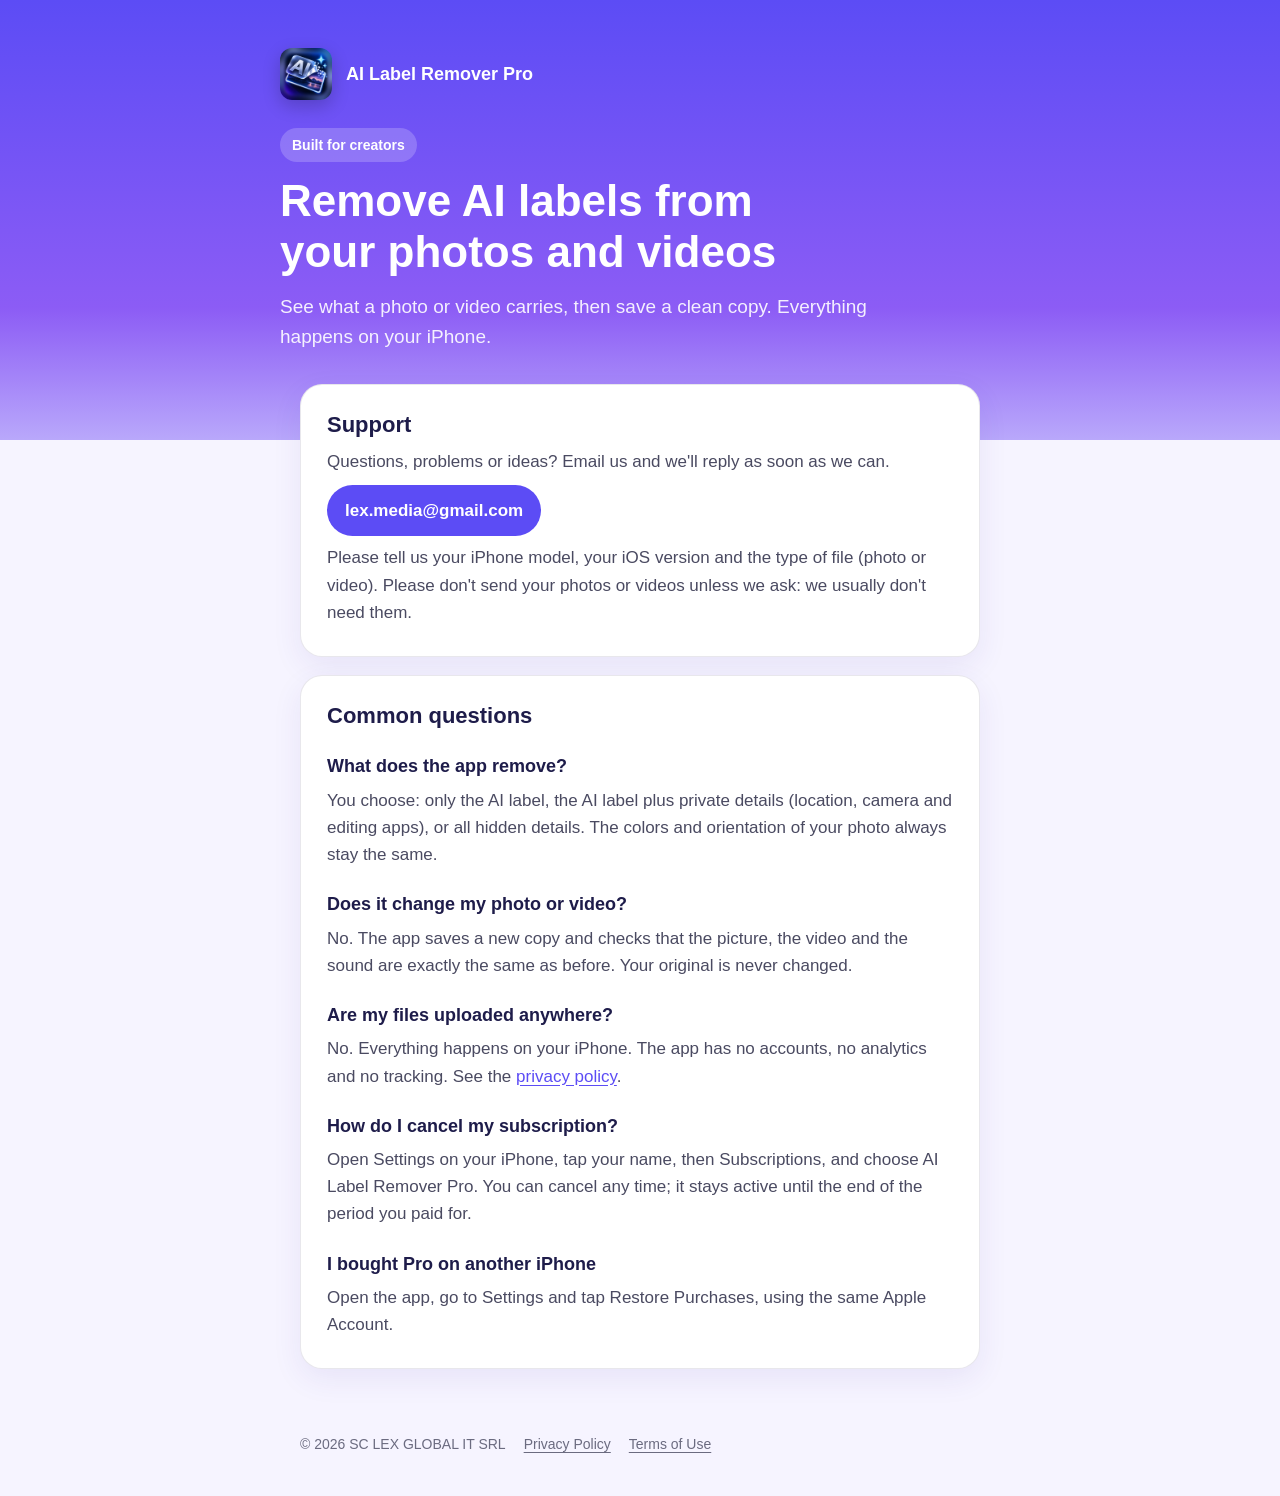
==== index.html @ e5408a16 "Support and privacy pages for AI Label Remover Pro" ====
<!doctype html>
<html lang="en">
<head>
<meta charset="utf-8">
<meta name="viewport" content="width=device-width, initial-scale=1">
<title>AI Label Remover Pro – Support</title>
<meta name="description" content="Help and support for AI Label Remover Pro, the iPhone app that removes AI labels and hidden details from your photos and videos.">
<link rel="icon" href="icon.png">
<link rel="apple-touch-icon" href="icon.png">
<link rel="stylesheet" href="style.css">
</head>
<body>
<header class="hero">
  <div class="in">
    <a class="brand" href="./"><img src="icon.png" alt="" width="52" height="52">AI Label Remover Pro</a>
    <span class="tag">Built for creators</span>
    <h1>Remove AI labels from your photos and videos</h1>
    <p class="lede">See what a photo or video carries, then save a clean copy. Everything happens on your iPhone.</p>
  </div>
</header>
<main>
  <section class="card">
    <h2>Support</h2>
    <p>Questions, problems or ideas? Email us and we'll reply as soon as we can.</p>
    <a class="mail" href="mailto:lex.media@gmail.com?subject=AI%20Label%20Remover%20Pro">lex.media@gmail.com</a>
    <p>Please tell us your iPhone model, your iOS version and the type of file (photo or video). Please don't send your photos or videos unless we ask: we usually don't need them.</p>
  </section>

  <section class="card">
    <h2>Common questions</h2>
    <h3>What does the app remove?</h3>
    <p>You choose: only the AI label, the AI label plus private details (location, camera and editing apps), or all hidden details. The colors and orientation of your photo always stay the same.</p>
    <h3>Does it change my photo or video?</h3>
    <p>No. The app saves a new copy and checks that the picture, the video and the sound are exactly the same as before. Your original is never changed.</p>
    <h3>Are my files uploaded anywhere?</h3>
    <p>No. Everything happens on your iPhone. The app has no accounts, no analytics and no tracking. See the <a href="privacy/">privacy policy</a>.</p>
    <h3>How do I cancel my subscription?</h3>
    <p>Open Settings on your iPhone, tap your name, then Subscriptions, and choose AI Label Remover Pro. You can cancel any time; it stays active until the end of the period you paid for.</p>
    <h3>I bought Pro on another iPhone</h3>
    <p>Open the app, go to Settings and tap Restore Purchases, using the same Apple Account.</p>
  </section>
</main>
<footer>
  <span>© 2026 SC LEX GLOBAL IT SRL</span>
  <a href="privacy/">Privacy Policy</a>
  <a href="https://www.apple.com/legal/internet-services/itunes/dev/stdeula/">Terms of Use</a>
</footer>
</body>
</html>
---- style.css ----
:root {
  --violet: #5c4cf5; --purple: #8c5cf5; --ink: #1e1c4a; --body: #4a4a61; --muted: #6b6b80;
  --bg: #f6f4ff; --card: #ffffff; --line: rgba(30, 28, 74, .1);
}
@media (prefers-color-scheme: dark) {
  :root { --ink: #f3f2ff; --body: #c9c8dc; --muted: #9a99b3; --bg: #15132a; --card: #201d3d; --line: rgba(255,255,255,.1); }
}
* { box-sizing: border-box; }
html { -webkit-text-size-adjust: 100%; }
body { margin: 0; background: var(--bg); color: var(--body); font: 17px/1.6 -apple-system, BlinkMacSystemFont, "SF Pro Text", "Segoe UI", Roboto, sans-serif; }
a { color: var(--violet); text-underline-offset: 3px; }
@media (prefers-color-scheme: dark) { a { color: #a99cff; } }
.hero { background: linear-gradient(180deg, var(--violet), var(--purple) 70%, #b9a8fb); color: #fff; padding: 48px 20px 88px; }
.hero .in, main { max-width: 720px; margin: 0 auto; }
.brand { display: flex; align-items: center; gap: 14px; margin-bottom: 28px; color: #fff; text-decoration: none; font-weight: 700; font-size: 18px; }
.brand img { width: 52px; height: 52px; border-radius: 12px; box-shadow: 0 6px 18px rgba(0,0,0,.2); }
.tag { display: inline-block; padding: 6px 12px; border-radius: 999px; background: rgba(255,255,255,.2); font-size: 14px; font-weight: 600; margin-bottom: 14px; }
h1 { margin: 0; color: #fff; font-size: clamp(30px, 6vw, 44px); line-height: 1.15; text-wrap: balance; }
.lede { margin: 14px 0 0; color: rgba(255,255,255,.9); font-size: 19px; max-width: 60ch; }
main { padding: 0 20px 64px; margin-top: -56px; }
.card { background: var(--card); border: 1px solid var(--line); border-radius: 22px; padding: 26px 26px 30px; box-shadow: 0 10px 30px rgba(60, 40, 160, .08); }
.card + .card { margin-top: 18px; }
h2 { color: var(--ink); font-size: 22px; line-height: 1.3; margin: 32px 0 6px; }
.card > h2:first-child { margin-top: 0; }
h3 { color: var(--ink); font-size: 18px; line-height: 1.35; margin: 24px 0 0; }
p, li { margin: 8px 0 0; }
ul { padding-left: 22px; margin: 8px 0 0; }
.ticks { list-style: none; padding: 0; }
.ticks li { position: relative; padding-left: 30px; color: var(--ink); }
.ticks li::before { content: "✓"; position: absolute; left: 0; top: 1px; width: 20px; height: 20px; border-radius: 50%; background: var(--violet); color: #fff; font-size: 12px; font-weight: 800; display: grid; place-items: center; }
.date { color: var(--muted); font-size: 14px; }
.mail { display: inline-block; margin-top: 10px; padding: 12px 18px; border-radius: 999px; background: var(--violet); color: #fff; text-decoration: none; font-weight: 600; word-break: break-all; }
footer { max-width: 720px; margin: 0 auto; padding: 0 20px 40px; color: var(--muted); font-size: 14px; display: flex; flex-wrap: wrap; gap: 8px 18px; }
footer a { color: var(--muted); }
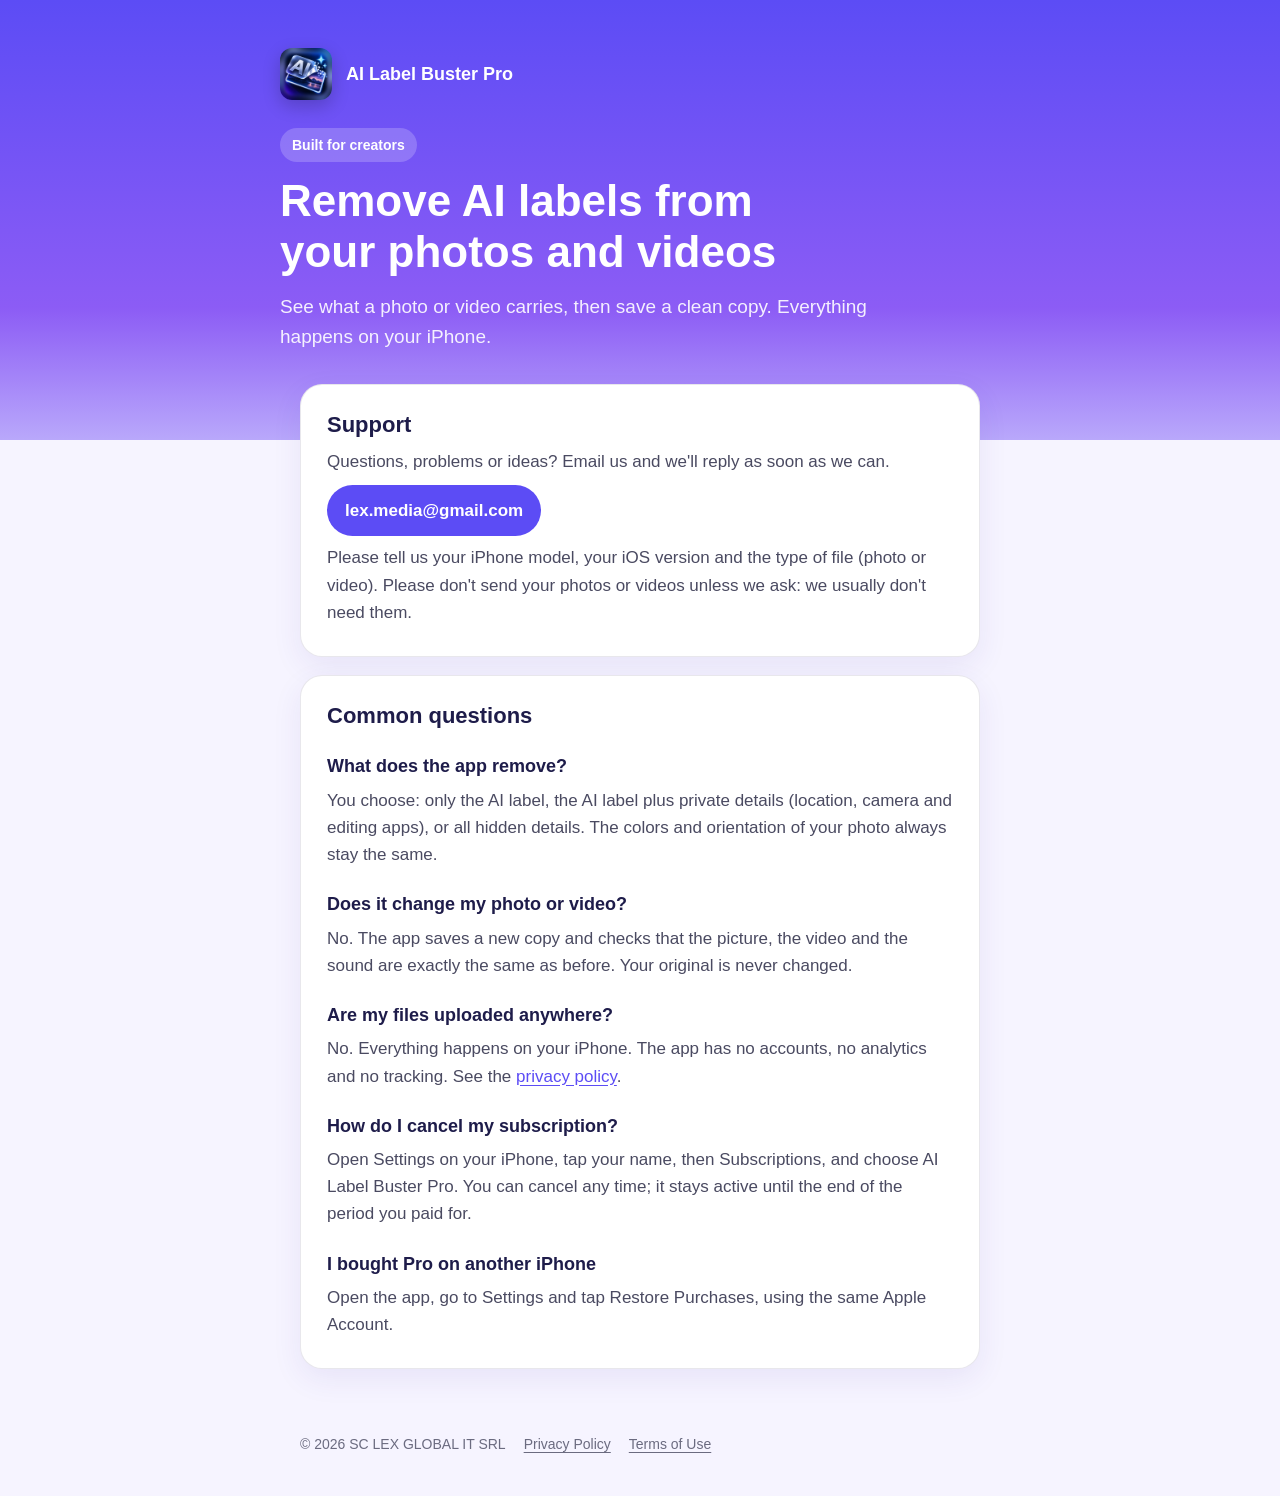
==== commit 6109b42d: "Rename to AI Label Buster Pro" ====
--- a/index.html
+++ b/index.html
@@ -3,8 +3,8 @@
 <head>
 <meta charset="utf-8">
 <meta name="viewport" content="width=device-width, initial-scale=1">
-<title>AI Label Remover Pro – Support</title>
-<meta name="description" content="Help and support for AI Label Remover Pro, the iPhone app that removes AI labels and hidden details from your photos and videos.">
+<title>AI Label Buster Pro – Support</title>
+<meta name="description" content="Help and support for AI Label Buster Pro, the iPhone app that removes AI labels and hidden details from your photos and videos.">
 <link rel="icon" href="icon.png">
 <link rel="apple-touch-icon" href="icon.png">
 <link rel="stylesheet" href="style.css">
@@ -12,7 +12,7 @@
 <body>
 <header class="hero">
   <div class="in">
-    <a class="brand" href="./"><img src="icon.png" alt="" width="52" height="52">AI Label Remover Pro</a>
+    <a class="brand" href="./"><img src="icon.png" alt="" width="52" height="52">AI Label Buster Pro</a>
     <span class="tag">Built for creators</span>
     <h1>Remove AI labels from your photos and videos</h1>
     <p class="lede">See what a photo or video carries, then save a clean copy. Everything happens on your iPhone.</p>
@@ -35,7 +35,7 @@
     <h3>Are my files uploaded anywhere?</h3>
     <p>No. Everything happens on your iPhone. The app has no accounts, no analytics and no tracking. See the <a href="privacy/">privacy policy</a>.</p>
     <h3>How do I cancel my subscription?</h3>
-    <p>Open Settings on your iPhone, tap your name, then Subscriptions, and choose AI Label Remover Pro. You can cancel any time; it stays active until the end of the period you paid for.</p>
+    <p>Open Settings on your iPhone, tap your name, then Subscriptions, and choose AI Label Buster Pro. You can cancel any time; it stays active until the end of the period you paid for.</p>
     <h3>I bought Pro on another iPhone</h3>
     <p>Open the app, go to Settings and tap Restore Purchases, using the same Apple Account.</p>
   </section>
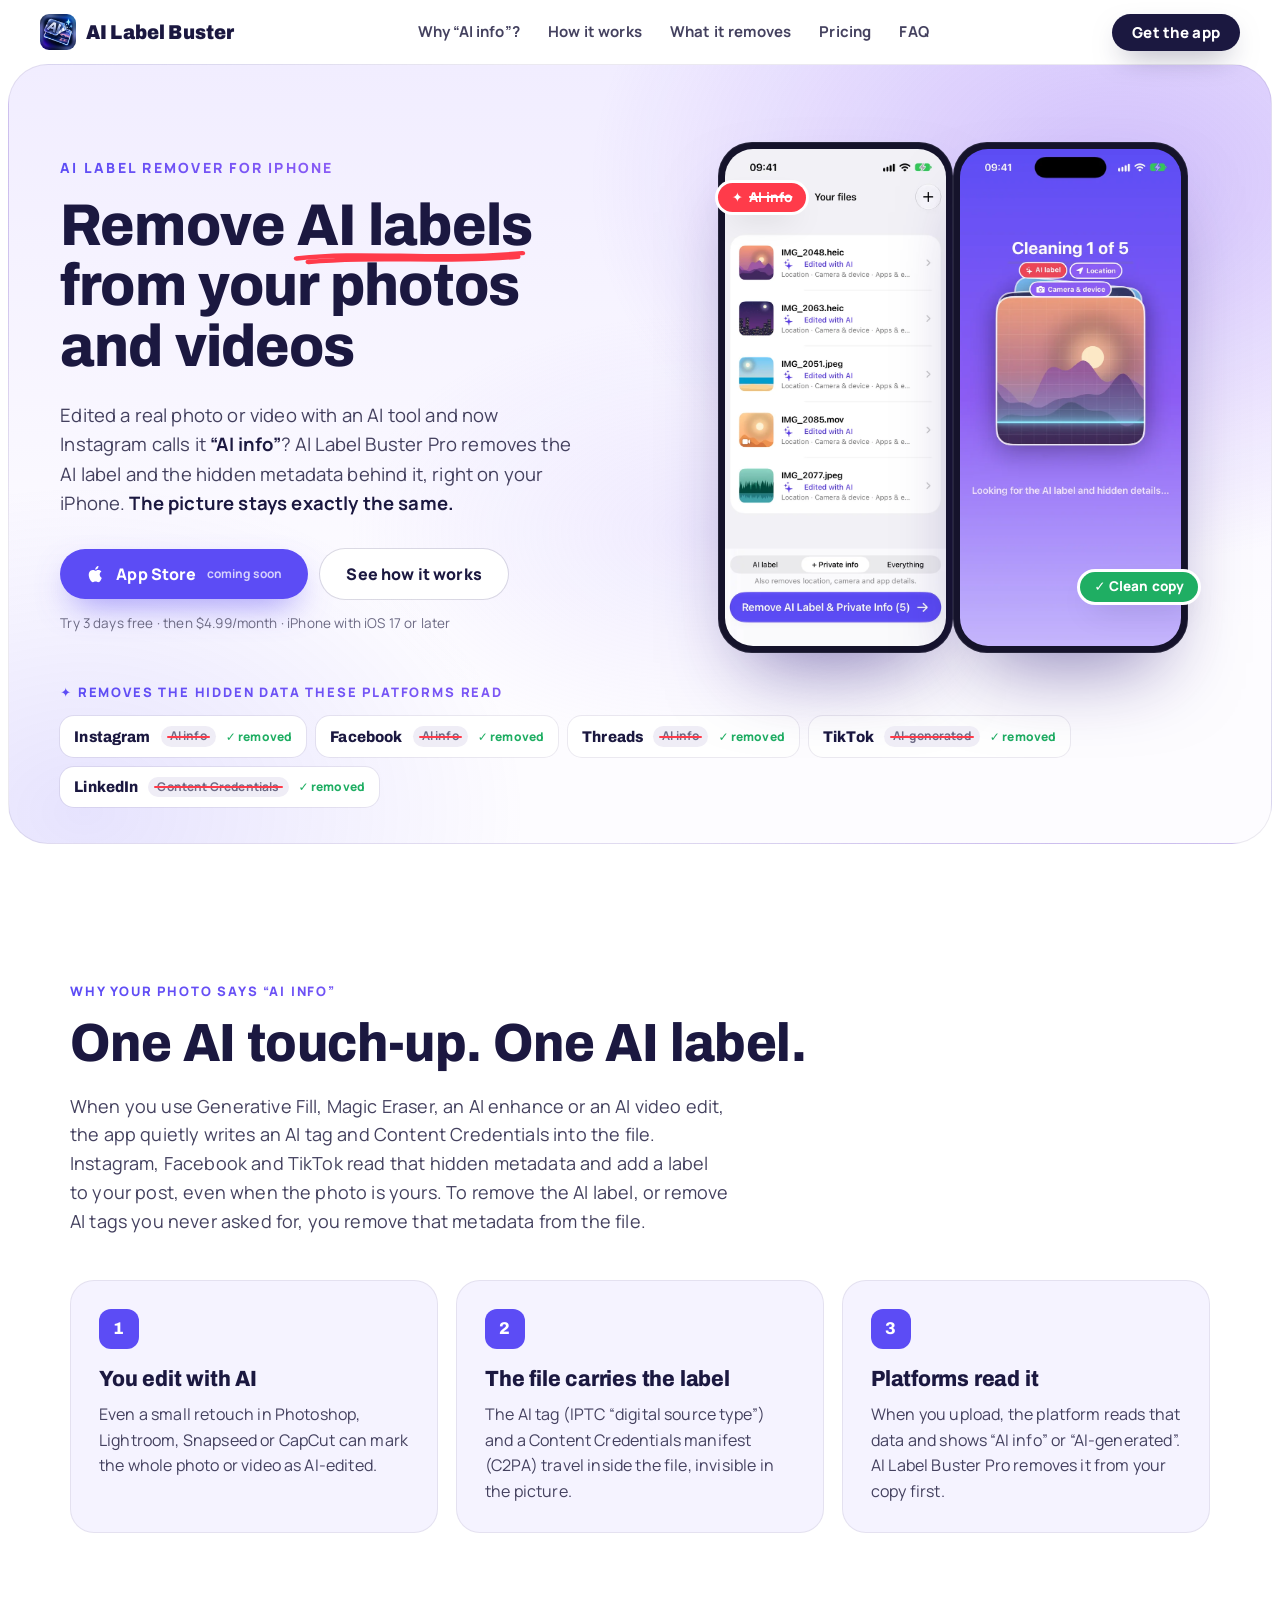
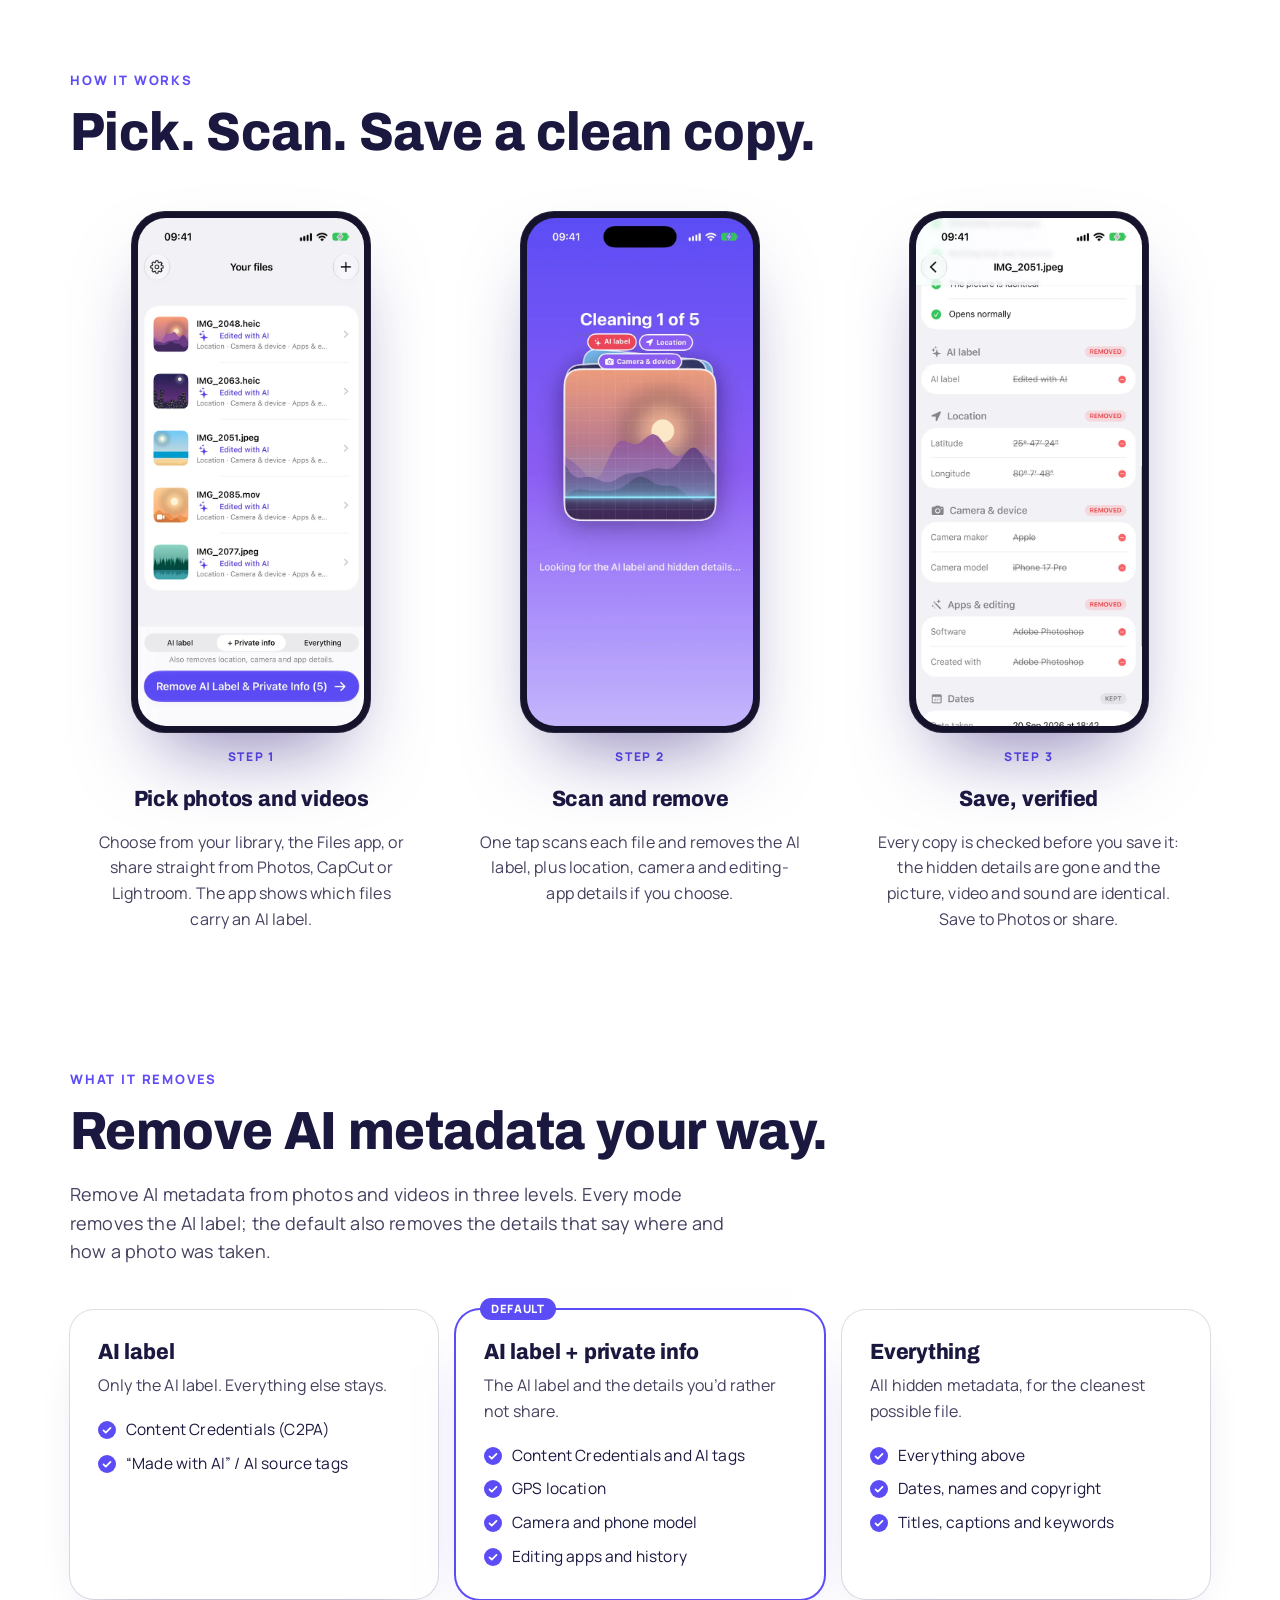
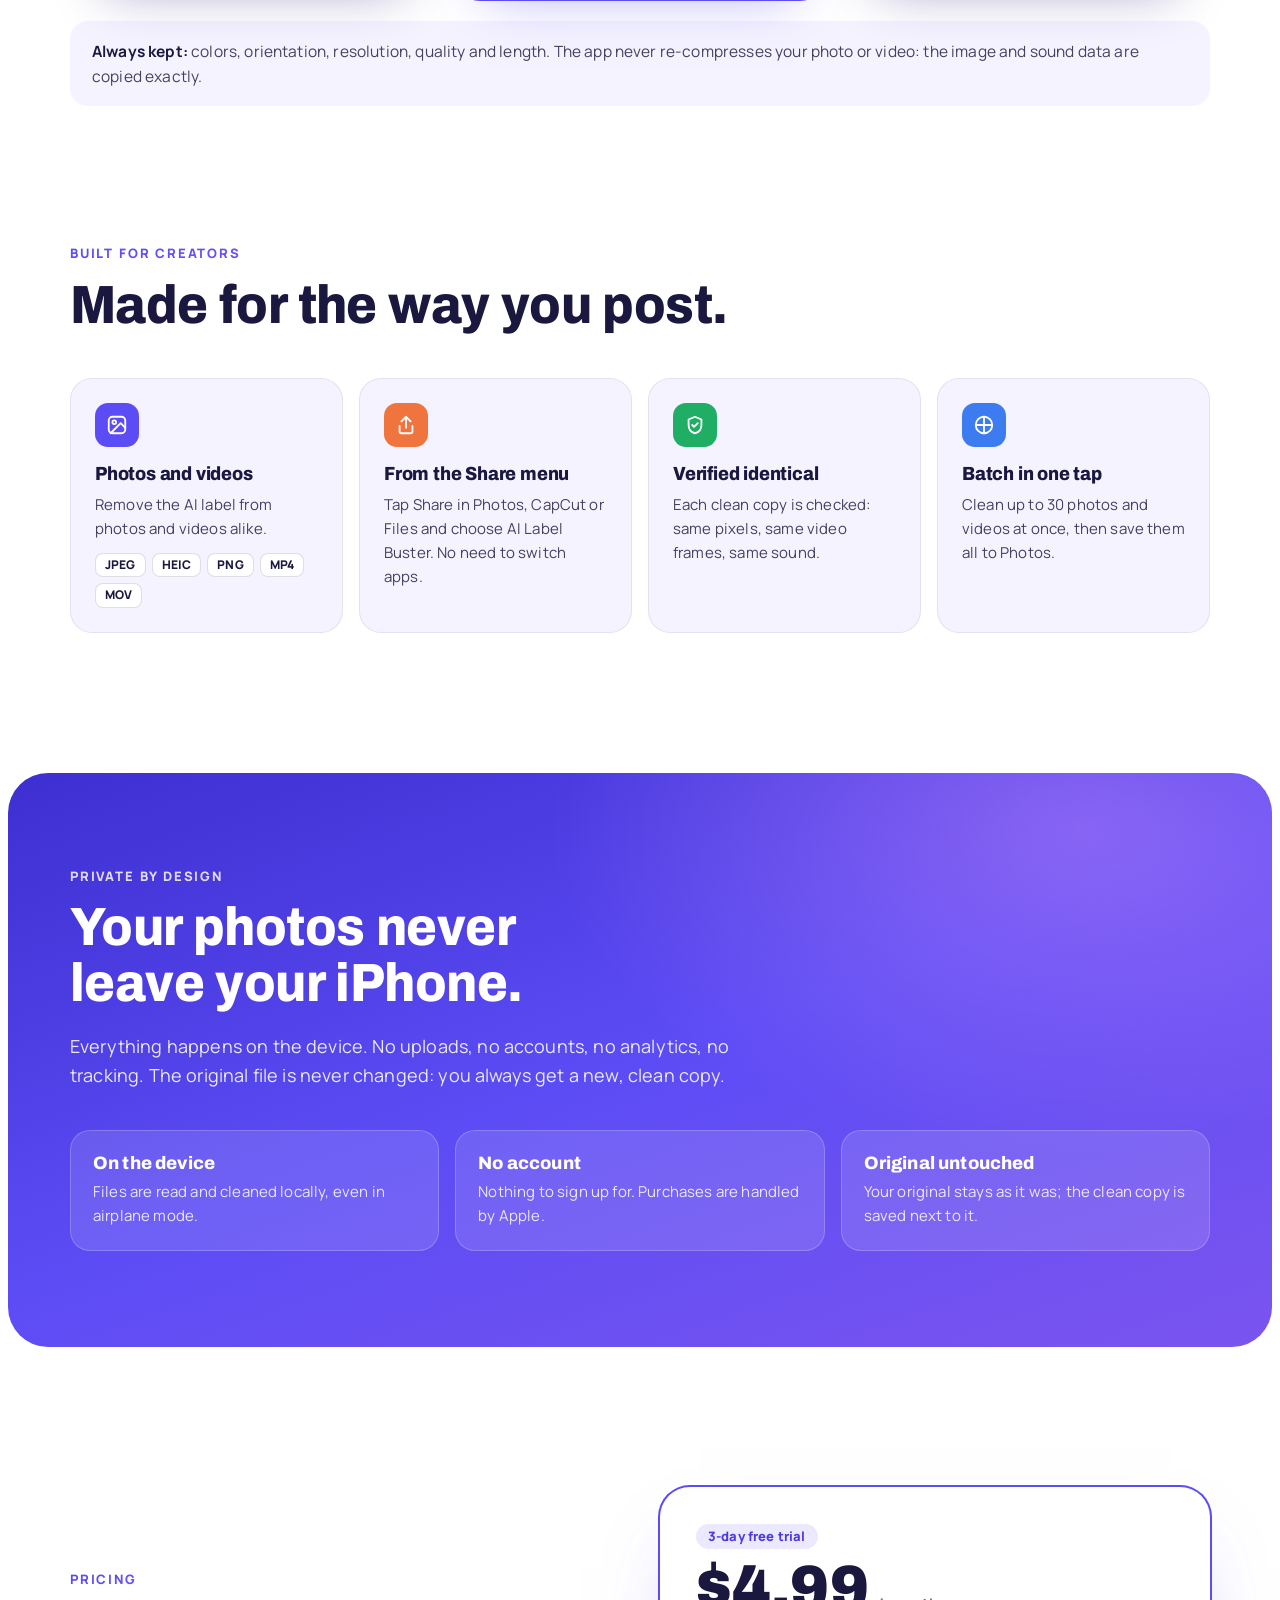
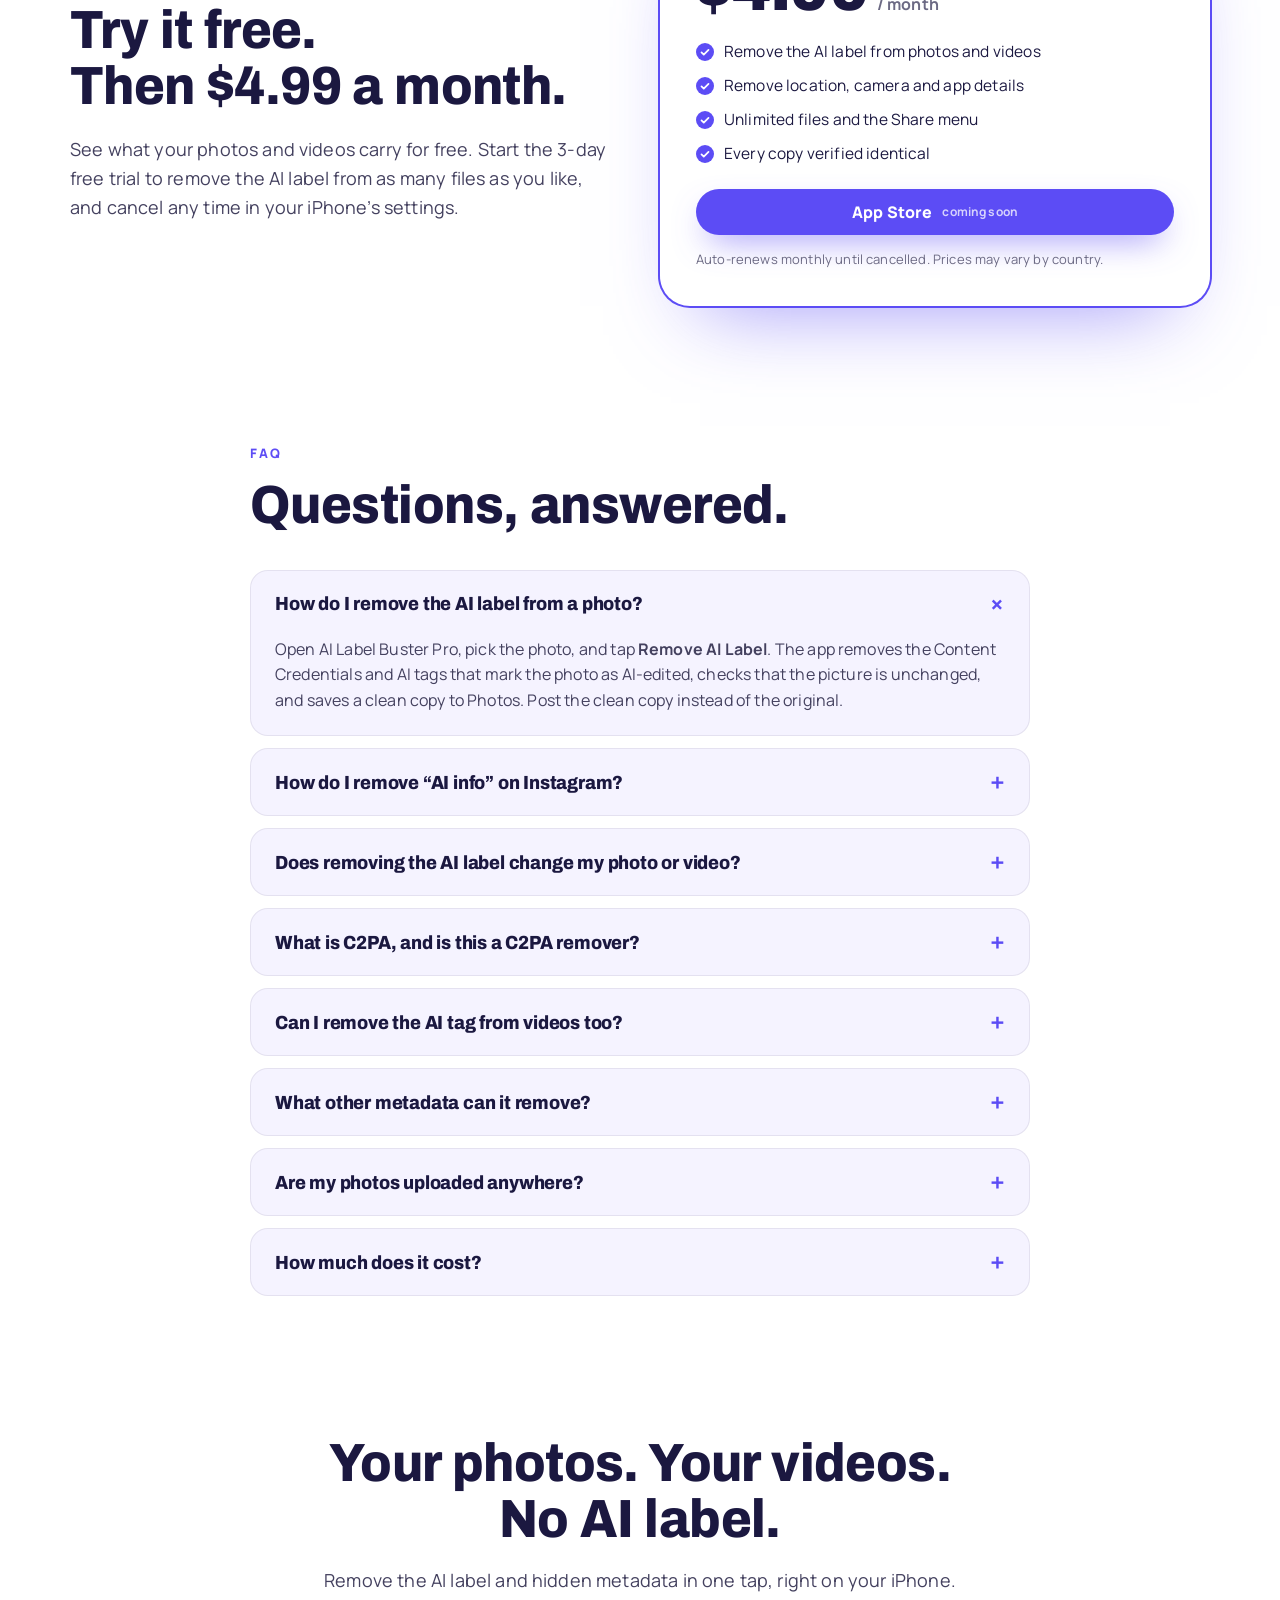
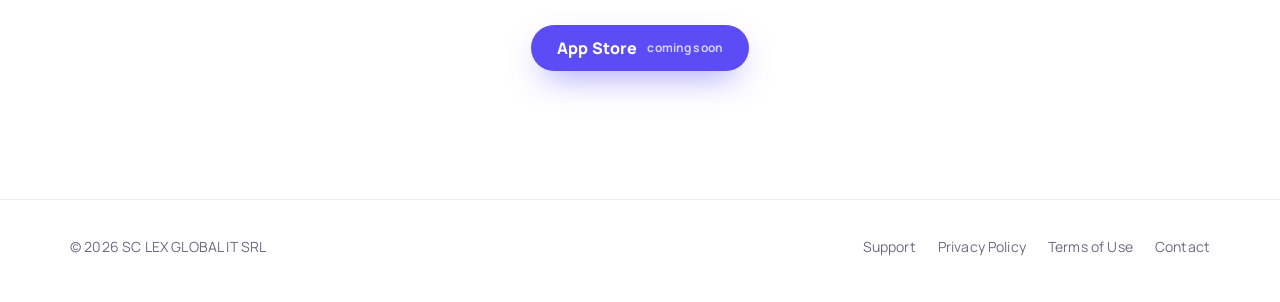
==== commit d326caa9: "Landing page for ailabelbuster.com (keyword-targeted, metacleanai layout in the app's violet palette" ====
--- a/index.html
+++ b/index.html
@@ -2,48 +2,257 @@
 <html lang="en">
 <head>
 <meta charset="utf-8">
-<meta name="viewport" content="width=device-width, initial-scale=1">
-<title>AI Label Buster Pro – Support</title>
-<meta name="description" content="Help and support for AI Label Buster Pro, the iPhone app that removes AI labels and hidden details from your photos and videos.">
-<link rel="icon" href="icon.png">
-<link rel="apple-touch-icon" href="icon.png">
-<link rel="stylesheet" href="style.css">
+<meta name="viewport" content="width=device-width, initial-scale=1, viewport-fit=cover">
+<title>Remove AI Label from Photos &amp; Videos | AI Label Buster Pro</title>
+<meta name="description" content="iPhone app that strips the AI label, AI tags and hidden metadata (Content Credentials, location, camera) from photos and videos. The picture stays identical.">
+<link rel="canonical" href="https://ailabelbuster.com/">
+<meta name="theme-color" content="#5c4cf5">
+<link rel="icon" href="/favicon.png" type="image/png">
+<link rel="apple-touch-icon" href="/apple-touch-icon.png">
+<link rel="preload" href="/fonts/archivo.woff2" as="font" type="font/woff2" crossorigin>
+<link rel="preload" href="/fonts/manrope.woff2" as="font" type="font/woff2" crossorigin>
+<link rel="stylesheet" href="/landing.css?v=1">
+<meta property="og:type" content="website">
+<meta property="og:site_name" content="AI Label Buster Pro">
+<meta property="og:title" content="Remove AI labels from your photos and videos">
+<meta property="og:description" content="The iPhone app that removes the AI label and hidden metadata from photos and videos, without changing the picture.">
+<meta property="og:url" content="https://ailabelbuster.com/">
+<meta property="og:image" content="https://ailabelbuster.com/og.jpg">
+<meta property="og:image:width" content="1200">
+<meta property="og:image:height" content="630">
+<meta name="twitter:card" content="summary_large_image">
+<meta name="twitter:title" content="Remove AI labels from your photos and videos">
+<meta name="twitter:description" content="The iPhone app that removes the AI label and hidden metadata from photos and videos, without changing the picture.">
+<meta name="twitter:image" content="https://ailabelbuster.com/og.jpg">
+<script type="application/ld+json">
+{"@context":"https://schema.org","@graph":[
+ {"@type":"Organization","@id":"https://ailabelbuster.com/#org","name":"SC LEX GLOBAL IT SRL","url":"https://ailabelbuster.com/","email":"lex.media@gmail.com","logo":"https://ailabelbuster.com/apple-touch-icon.png"},
+ {"@type":"WebSite","@id":"https://ailabelbuster.com/#site","url":"https://ailabelbuster.com/","name":"AI Label Buster Pro","publisher":{"@id":"https://ailabelbuster.com/#org"}},
+ {"@type":"MobileApplication","@id":"https://ailabelbuster.com/#app","name":"AI Label Buster Pro","alternateName":"AI Label Buster","url":"https://ailabelbuster.com/","operatingSystem":"iOS 17 or later","applicationCategory":"PhotographyApplication","description":"AI label remover for iPhone. Removes the AI label (Content Credentials / C2PA and IPTC AI tags) and other hidden metadata such as GPS location and camera details from photos and videos, on the device. The image and video data stay byte-identical.","image":"https://ailabelbuster.com/img/icon.webp","screenshot":["https://ailabelbuster.com/img/files.webp","https://ailabelbuster.com/img/scan.webp","https://ailabelbuster.com/img/removed.webp"],"featureList":["Remove the AI label (Content Credentials and AI tags)","Remove location, camera and editing-app details","Remove all hidden metadata","JPEG, HEIC, PNG, MP4 and MOV","Share menu: clean from any app","Verified identical image and video","Works on the device, nothing uploaded"],"offers":{"@type":"Offer","price":"4.99","priceCurrency":"USD","description":"Monthly subscription with a 3-day free trial"},"publisher":{"@id":"https://ailabelbuster.com/#org"}},
+ {"@type":"WebPage","@id":"https://ailabelbuster.com/#page","url":"https://ailabelbuster.com/","name":"Remove AI Label from Photos & Videos | AI Label Buster Pro","isPartOf":{"@id":"https://ailabelbuster.com/#site"},"about":{"@id":"https://ailabelbuster.com/#app"},"primaryImageOfPage":"https://ailabelbuster.com/og.jpg","dateModified":"2026-10-10"}
+]}
+</script>
 </head>
 <body>
-<header class="hero">
-  <div class="in">
-    <a class="brand" href="./"><img src="icon.png" alt="" width="52" height="52">AI Label Buster Pro</a>
-    <span class="tag">Built for creators</span>
-    <h1>Remove AI labels from your photos and videos</h1>
-    <p class="lede">See what a photo or video carries, then save a clean copy. Everything happens on your iPhone.</p>
-  </div>
+<header class="nav">
+  <a class="brand" href="/"><img src="/img/icon.webp" alt="" width="36" height="36"><span>AI Label Buster</span></a>
+  <nav class="nav-links" aria-label="Sections">
+    <a href="#why">Why “AI info”?</a>
+    <a href="#how">How it works</a>
+    <a href="#modes">What it removes</a>
+    <a href="#pricing">Pricing</a>
+    <a href="#faq">FAQ</a>
+  </nav>
+  <a class="btn btn-dark nav-cta" href="#download">Get the app</a>
 </header>
+
 <main>
-  <section class="card">
-    <h2>Support</h2>
-    <p>Questions, problems or ideas? Email us and we'll reply as soon as we can.</p>
-    <a class="mail" href="mailto:lex.media@gmail.com?subject=AI%20Label%20Remover%20Pro">lex.media@gmail.com</a>
-    <p>Please tell us your iPhone model, your iOS version and the type of file (photo or video). Please don't send your photos or videos unless we ask: we usually don't need them.</p>
-  </section>
-
-  <section class="card">
-    <h2>Common questions</h2>
-    <h3>What does the app remove?</h3>
-    <p>You choose: only the AI label, the AI label plus private details (location, camera and editing apps), or all hidden details. The colors and orientation of your photo always stay the same.</p>
-    <h3>Does it change my photo or video?</h3>
-    <p>No. The app saves a new copy and checks that the picture, the video and the sound are exactly the same as before. Your original is never changed.</p>
-    <h3>Are my files uploaded anywhere?</h3>
-    <p>No. Everything happens on your iPhone. The app has no accounts, no analytics and no tracking. See the <a href="privacy/">privacy policy</a>.</p>
-    <h3>How do I cancel my subscription?</h3>
-    <p>Open Settings on your iPhone, tap your name, then Subscriptions, and choose AI Label Buster Pro. You can cancel any time; it stays active until the end of the period you paid for.</p>
-    <h3>I bought Pro on another iPhone</h3>
-    <p>Open the app, go to Settings and tap Restore Purchases, using the same Apple Account.</p>
-  </section>
+<section class="hero">
+  <div class="hero-panel">
+    <div class="hero-grid">
+      <div class="hero-copy">
+        <h1><span class="h1-kicker grad">AI label remover for iPhone</span>Remove <span class="mark">AI labels<svg viewBox="0 0 200 20" preserveAspectRatio="none" aria-hidden="true"><path d="M4 13 C 60 4, 120 16, 196 7 M 192 11 C 130 18, 70 10, 14 17"/></svg></span> from your photos and&nbsp;videos</h1>
+        <p class="lede">Edited a real photo or video with an AI tool and now Instagram calls it <b class="nw">“AI info”</b>? AI Label Buster Pro removes the AI label and the hidden metadata behind it, right on your iPhone. <b>The picture stays exactly the same.</b></p>
+        <div class="ctas" id="download">
+          <a class="btn btn-violet" href="#pricing"><svg viewBox="0 0 24 24" aria-hidden="true"><path fill="currentColor" d="M16.4 12.6c0-2.4 2-3.6 2.1-3.6-1.1-1.7-2.9-1.9-3.5-1.9-1.5-.2-2.9.9-3.7.9-.8 0-1.9-.9-3.2-.8-1.6 0-3.2 1-4 2.4-1.7 3-.4 7.4 1.2 9.8.8 1.2 1.8 2.5 3 2.4 1.2 0 1.7-.8 3.2-.8 1.5 0 1.9.8 3.2.8 1.3 0 2.2-1.2 3-2.4.9-1.4 1.3-2.7 1.3-2.8-.1 0-2.6-1-2.6-4zM14 5.5c.7-.8 1.1-1.9 1-3-1 0-2.1.7-2.8 1.5-.6.7-1.2 1.8-1 2.9 1 .1 2.1-.6 2.8-1.4z"/></svg>App Store <span class="soon">coming soon</span></a>
+          <a class="btn btn-ghost" href="#how">See how it works</a>
+        </div>
+        <p class="micro">Try 3 days free · then $4.99/month · iPhone with iOS 17 or later</p>
+      </div>
+      <div class="phones" aria-hidden="true">
+        <span class="float-chip ai">✦ <s>AI info</s></span>
+        <div class="phone"><img src="/img/files.webp" alt="" width="320" height="696"></div>
+        <div class="phone"><img src="/img/scan.webp" alt="" width="320" height="696"></div>
+        <span class="float-chip ok">✓ Clean copy</span>
+      </div>
+    </div>
+    <div class="hero-bot">
+      <p class="eyebrow grad">✦ Removes the hidden data these platforms read</p>
+      <ul class="platforms">
+        <li><b>Instagram</b><span class="lbl">AI info</span><em>✓ removed</em></li>
+        <li><b>Facebook</b><span class="lbl">AI info</span><em>✓ removed</em></li>
+        <li><b>Threads</b><span class="lbl">AI info</span><em>✓ removed</em></li>
+        <li><b>TikTok</b><span class="lbl">AI-generated</span><em>✓ removed</em></li>
+        <li><b>LinkedIn</b><span class="lbl">Content Credentials</span><em>✓ removed</em></li>
+      </ul>
+    </div>
+  </div>
+</section>
+
+<section class="section" id="why">
+  <div class="wrap">
+    <p class="eyebrow grad">Why your photo says <span class="nw">“AI info”</span></p>
+    <h2><span class="nw">One AI touch-up.</span> <span class="nw">One AI label.</span></h2>
+    <p class="intro">When you use Generative Fill, Magic Eraser, an AI enhance or an AI video edit, the app quietly writes an AI tag and Content Credentials into the file. Instagram, Facebook and TikTok read that hidden metadata and add a label to your post, even when the photo is yours. To remove the AI label, or remove AI tags you never asked for, you remove that metadata from the file.</p>
+    <div class="why-grid">
+      <div class="card"><span class="num">1</span><h3>You edit with AI</h3><p>Even a small retouch in Photoshop, Lightroom, Snapseed or CapCut can mark the whole photo or video as AI-edited.</p></div>
+      <div class="card"><span class="num">2</span><h3>The file carries the label</h3><p>The AI tag (IPTC “digital source type”) and a Content Credentials manifest (C2PA) travel inside the file, invisible in the picture.</p></div>
+      <div class="card"><span class="num">3</span><h3>Platforms read it</h3><p>When you upload, the platform reads that data and shows <span class="nw">“AI info”</span> or <span class="nw">“AI-generated”</span>. AI Label Buster Pro removes it from your copy first.</p></div>
+    </div>
+  </div>
+</section>
+
+<section class="section" id="how">
+  <div class="wrap">
+    <p class="eyebrow grad">How it works</p>
+    <h2>Pick. <span class="nw">Scan.</span> <span class="nw">Save a clean copy.</span></h2>
+    <div class="steps">
+      <div class="step">
+        <div class="phone"><img src="/img/files.webp" alt="AI Label Buster Pro showing five photos and videos, each marked Edited with AI" width="320" height="696" loading="lazy"></div>
+        <span class="tag">Step 1</span><h3>Pick photos and videos</h3>
+        <p>Choose from your library, the Files app, or share straight from Photos, CapCut or Lightroom. The app shows which files carry an AI label.</p>
+      </div>
+      <div class="step">
+        <div class="phone"><img src="/img/scan.webp" alt="Scanning a photo: the AI label, location and camera details are found and removed" width="320" height="696" loading="lazy"></div>
+        <span class="tag">Step 2</span><h3>Scan and remove</h3>
+        <p>One tap scans each file and removes the AI label, plus location, camera and editing-app details if you choose.</p>
+      </div>
+      <div class="step">
+        <div class="phone"><img src="/img/removed.webp" alt="Details screen: AI label, location, camera and editing app removed and verified" width="320" height="696" loading="lazy"></div>
+        <span class="tag">Step 3</span><h3>Save, verified</h3>
+        <p>Every copy is checked before you save it: the hidden details are gone and the picture, video and sound are identical. Save to Photos or share.</p>
+      </div>
+    </div>
+  </div>
+</section>
+
+<section class="section" id="modes">
+  <div class="wrap">
+    <p class="eyebrow grad">What it removes</p>
+    <h2>Remove AI metadata <span class="nw">your way.</span></h2>
+    <p class="intro">Remove AI metadata from photos and videos in three levels. Every mode removes the AI label; the default also removes the details that say where and how a photo was taken.</p>
+    <div class="modes">
+      <div class="mode">
+        <h3>AI label</h3>
+        <p>Only the AI label. Everything else stays.</p>
+        <ul class="ticks"><li>Content Credentials (C2PA)</li><li>“Made with AI” / AI source tags</li></ul>
+      </div>
+      <div class="mode pick">
+        <span class="badge">Default</span>
+        <h3>AI label + private info</h3>
+        <p>The AI label and the details you’d rather not share.</p>
+        <ul class="ticks"><li>Content Credentials and AI tags</li><li>GPS location</li><li>Camera and phone model</li><li>Editing apps and history</li></ul>
+      </div>
+      <div class="mode">
+        <h3>Everything</h3>
+        <p>All hidden metadata, for the cleanest possible file.</p>
+        <ul class="ticks"><li>Everything above</li><li>Dates, names and copyright</li><li>Titles, captions and keywords</li></ul>
+      </div>
+    </div>
+    <p class="keep"><b>Always kept:</b> colors, orientation, resolution, quality and length. The app never re-compresses your photo or video: the image and sound data are copied exactly.</p>
+  </div>
+</section>
+
+<section class="section" id="features">
+  <div class="wrap">
+    <p class="eyebrow grad">Built for creators</p>
+    <h2>Made for the way <span class="nw">you post.</span></h2>
+    <div class="feat-grid">
+      <div class="feat"><span class="ico" style="background:var(--violet)"><svg viewBox="0 0 24 24" fill="none" stroke="currentColor" stroke-width="2" stroke-linecap="round" stroke-linejoin="round"><rect x="3" y="3" width="18" height="18" rx="4"/><circle cx="9" cy="9" r="2"/><path d="m21 15-5-5L5 21"/></svg></span><h3>Photos and videos</h3><p>Remove the AI label from photos and videos alike.</p><div class="formats"><span>JPEG</span><span>HEIC</span><span>PNG</span><span>MP4</span><span>MOV</span></div></div>
+      <div class="feat"><span class="ico" style="background:#f0743e"><svg viewBox="0 0 24 24" fill="none" stroke="currentColor" stroke-width="2" stroke-linecap="round" stroke-linejoin="round"><path d="M12 3v12M7 8l5-5 5 5"/><path d="M5 13v6a2 2 0 0 0 2 2h10a2 2 0 0 0 2-2v-6"/></svg></span><h3>From the Share menu</h3><p>Tap Share in Photos, CapCut or Files and choose AI Label Buster. No need to switch apps.</p></div>
+      <div class="feat"><span class="ico" style="background:var(--ok)"><svg viewBox="0 0 24 24" fill="none" stroke="currentColor" stroke-width="2" stroke-linecap="round" stroke-linejoin="round"><path d="M12 3l7 3v6c0 4.5-3 8-7 9-4-1-7-4.5-7-9V6z"/><path d="m9 12 2 2 4-4"/></svg></span><h3>Verified identical</h3><p>Each clean copy is checked: same pixels, same video frames, same sound.</p></div>
+      <div class="feat"><span class="ico" style="background:#3d7bf0"><svg viewBox="0 0 24 24" fill="none" stroke="currentColor" stroke-width="2" stroke-linecap="round" stroke-linejoin="round"><path d="M12 3v18M3 12h18"/><circle cx="12" cy="12" r="9"/></svg></span><h3>Batch in one tap</h3><p>Clean up to 30 photos and videos at once, then save them all to Photos.</p></div>
+    </div>
+  </div>
+</section>
+
+<section class="section">
+  <div class="band">
+    <div class="wrap">
+      <p class="eyebrow">Private by design</p>
+      <h2>Your photos never leave your iPhone.</h2>
+      <p class="intro">Everything happens on the device. No uploads, no accounts, no analytics, no tracking. The original file is never changed: you always get a new, clean copy.</p>
+      <div class="band-grid">
+        <div><b>On the device</b><p>Files are read and cleaned locally, even in airplane mode.</p></div>
+        <div><b>No account</b><p>Nothing to sign up for. Purchases are handled by Apple.</p></div>
+        <div><b>Original untouched</b><p>Your original stays as it was; the clean copy is saved next to it.</p></div>
+      </div>
+    </div>
+  </div>
+</section>
+
+<section class="section" id="pricing">
+  <div class="wrap price-wrap">
+    <div>
+      <p class="eyebrow grad">Pricing</p>
+      <h2>Try it free.<br> Then <span class="nw">$4.99 a month.</span></h2>
+      <p class="intro">See what your photos and videos carry for free. Start the 3-day free trial to remove the AI label from as many files as you like, and cancel any time in your iPhone’s settings.</p>
+    </div>
+    <div class="price-card">
+      <span class="trial">3-day free trial</span>
+      <div class="price"><b>$4.99</b><span>/ month</span></div>
+      <ul class="ticks">
+        <li>Remove the AI label from photos and videos</li>
+        <li>Remove location, camera and app details</li>
+        <li>Unlimited files and the Share menu</li>
+        <li>Every copy verified identical</li>
+      </ul>
+      <a class="btn btn-violet" href="#download">App Store <span class="soon">coming soon</span></a>
+      <p class="fine">Auto-renews monthly until cancelled. Prices may vary by country.</p>
+    </div>
+  </div>
+</section>
+
+<section class="section" id="faq">
+  <div class="wrap narrow">
+    <p class="eyebrow grad">FAQ</p>
+    <h2>Questions, answered.</h2>
+    <div class="faq">
+      <details open>
+        <summary><h3>How do I remove the AI label from a photo?</h3></summary>
+        <div class="a"><p>Open AI Label Buster Pro, pick the photo, and tap <b>Remove AI Label</b>. The app removes the Content Credentials and AI tags that mark the photo as AI-edited, checks that the picture is unchanged, and saves a clean copy to Photos. Post the clean copy instead of the original.</p></div>
+      </details>
+      <details>
+        <summary><h3>How do I remove <span class="nw">“AI info”</span> on Instagram?</h3></summary>
+        <div class="a"><p>To remove AI info on Instagram, start before you post. Instagram reads the hidden AI metadata inside your photo or video when you upload it. Remove the AI label with AI Label Buster Pro first, save the clean copy, and upload that copy. A post that is already published keeps its label, so delete it and post the clean copy.</p></div>
+      </details>
+      <details>
+        <summary><h3>Does removing the AI label change my photo or video?</h3></summary>
+        <div class="a"><p>No. Only the hidden metadata changes. The compressed image data, every video frame and the sound are copied byte for byte, and the app verifies this before you save. Colors, orientation, resolution and quality stay the same.</p></div>
+      </details>
+      <details>
+        <summary><h3>What is C2PA, and is this a C2PA remover?</h3></summary>
+        <div class="a"><p><a href="https://c2pa.org/" rel="noopener">C2PA</a> (Content Credentials) is a standard that records how a file was made or edited, including AI edits, in a signed manifest inside the file. Yes: AI Label Buster Pro removes the C2PA manifest from JPEG, HEIC, PNG, MP4 and MOV files, along with IPTC AI source tags.</p></div>
+      </details>
+      <details>
+        <summary><h3>Can I remove the AI tag from videos too?</h3></summary>
+        <div class="a"><p>Yes, you can remove the AI tag from videos. MP4 and MOV videos from your iPhone, CapCut and other editors work the same way: the AI tag, Content Credentials, location and camera details are removed, and the video and sound stay identical.</p></div>
+      </details>
+      <details>
+        <summary><h3>What other metadata can it remove?</h3></summary>
+        <div class="a"><p>Besides the AI label, it can remove GPS location, camera and phone model, editing apps and history, dates, names, copyright and captions. You choose with three modes: AI label only, AI label plus private info, or everything.</p></div>
+      </details>
+      <details>
+        <summary><h3>Are my photos uploaded anywhere?</h3></summary>
+        <div class="a"><p>No. AI Label Buster Pro works entirely on your iPhone. It has no accounts, analytics or tracking. See the <a href="/privacy/">privacy policy</a>.</p></div>
+      </details>
+      <details>
+        <summary><h3>How much does it cost?</h3></summary>
+        <div class="a"><p>Looking at what a file carries is free. Removing labels needs AI Label Buster Pro: a 3-day free trial, then $4.99 per month. Cancel any time in Settings &gt; your name &gt; Subscriptions.</p></div>
+      </details>
+    </div>
+  </div>
+</section>
+
+<section class="section final">
+  <div class="wrap">
+    <h2><span class="nw">Your photos. Your videos.</span><br>No AI label.</h2>
+    <p class="intro">Remove the AI label and hidden metadata in one tap, right on your iPhone.</p>
+    <div class="ctas"><a class="btn btn-violet" href="#pricing">App Store <span class="soon">coming soon</span></a></div>
+  </div>
+</section>
 </main>
-<footer>
-  <span>© 2026 SC LEX GLOBAL IT SRL</span>
-  <a href="privacy/">Privacy Policy</a>
-  <a href="https://www.apple.com/legal/internet-services/itunes/dev/stdeula/">Terms of Use</a>
+
+<footer class="footer">
+  <div class="wrap">
+    <small>© 2026 SC LEX GLOBAL IT SRL</small>
+    <nav aria-label="Footer">
+      <a href="/support/">Support</a>
+      <a href="/privacy/">Privacy Policy</a>
+      <a href="https://www.apple.com/legal/internet-services/itunes/dev/stdeula/">Terms of Use</a>
+      <a href="mailto:lex.media@gmail.com">Contact</a>
+    </nav>
+  </div>
 </footer>
 </body>
 </html>
--- a/landing.css
+++ b/landing.css
@@ -0,0 +1,198 @@
+/* AI Label Buster Pro — ailabelbuster.com. Same structure and type as metacleanai.com, in the app's violet palette. */
+@font-face { font-family: "Archivo"; src: url(/fonts/archivo.woff2) format("woff2-variations"); font-weight: 100 900; font-stretch: 62% 125%; font-display: swap; }
+@font-face { font-family: "Manrope"; src: url(/fonts/manrope.woff2) format("woff2-variations"); font-weight: 200 800; font-display: swap; }
+
+:root {
+  --ink: #1b1840; --ink-2: #44415f; --muted: #6c6a84; --line: rgba(27, 24, 64, .08); --line-2: rgba(27, 24, 64, .14);
+  --bg: #ffffff; --panel: #f5f3ff; --panel-2: #ece8ff;
+  --violet: #5c4cf5; --violet-2: #4a3be0; --purple: #8c5cf5; --lilac: #c4b5fd; --red: #ff3b4a; --ok: #1fae63;
+  --grad: linear-gradient(90deg, #5c4cf5, #8c5cf5 55%, #b07cf7);
+  --display: "Archivo", "Arial Narrow", system-ui, sans-serif;
+  --body: "Manrope", system-ui, -apple-system, "Segoe UI", sans-serif;
+  --gutter: clamp(16px, 4vw, 40px);
+  --spring: cubic-bezier(.34, 1.56, .64, 1);
+}
+* { box-sizing: border-box; margin: 0; padding: 0; }
+html { scroll-behavior: smooth; -webkit-text-size-adjust: 100%; overflow-x: clip; }
+[id] { scroll-margin-top: 80px; }
+body { background: var(--bg); color: var(--ink); font: 16px/1.6 var(--body); letter-spacing: .01em; -webkit-font-smoothing: antialiased; overflow-x: clip; }
+img, svg { display: block; max-width: 100%; }
+a { color: inherit; }
+h1, h2, h3 { font-family: var(--display); font-weight: 800; font-stretch: 92%; letter-spacing: -.01em; word-spacing: .05em; line-height: 1.04; color: var(--ink); text-wrap: balance; }
+h2 { font-size: clamp(34px, 4.2vw, 56px); }
+h3 { font-size: 22px; line-height: 1.15; text-wrap: pretty; }
+.wrap { max-width: 1220px; margin: 0 auto; padding: 0 var(--gutter); }
+.narrow { max-width: 860px; }
+.section { padding: clamp(80px, 11vw, 140px) 0 0; }
+.intro { max-width: 60ch; margin-top: 20px; font-size: 18px; color: var(--ink-2); }
+.eyebrow { margin-bottom: 16px; font: 800 13px/1.2 var(--body); letter-spacing: .14em; text-transform: uppercase; }
+.grad { background: var(--grad); -webkit-background-clip: text; background-clip: text; color: transparent; }
+.nw { white-space: nowrap; }
+.micro { margin-top: 14px; font-size: 13.5px; color: var(--muted); }
+
+/* buttons */
+.btn { display: inline-flex; align-items: center; gap: 10px; padding: 15px 26px; border-radius: 999px; font: 800 16px/1 var(--body); text-decoration: none; transition: transform .5s var(--spring), box-shadow .5s, background .3s; }
+.btn svg { width: 20px; height: 20px; flex: none; }
+.btn-dark { background: var(--ink); color: #fff; box-shadow: 0 12px 30px -12px rgba(27, 24, 64, .6); }
+.btn-dark:hover { transform: translateY(-2px); }
+.btn-violet { background: var(--violet); color: #fff; box-shadow: 0 14px 34px -12px rgba(92, 76, 245, .7); }
+.btn-violet:hover { background: var(--violet-2); transform: translateY(-2px); }
+.btn-ghost { background: #fff; color: var(--ink); box-shadow: 0 0 0 1px var(--line-2); }
+.btn-ghost:hover { box-shadow: 0 0 0 1px var(--violet); color: var(--violet); }
+.btn .soon { font: 700 12px/1 var(--body); opacity: .75; }
+
+/* nav */
+.nav { position: sticky; top: 0; z-index: 50; display: flex; align-items: center; gap: 24px; padding: 12px var(--gutter); background: rgba(255, 255, 255, .86); -webkit-backdrop-filter: saturate(1.4) blur(12px); backdrop-filter: saturate(1.4) blur(12px); }
+.brand { display: flex; align-items: center; gap: 10px; text-decoration: none; font: 900 20px/1 var(--display); font-stretch: 90%; white-space: nowrap; }
+.brand img { width: 36px; height: 36px; border-radius: 9px; }
+.nav-links { display: flex; gap: 4px; margin: 0 auto; }
+.nav-links a { padding: 8px 12px; border-radius: 8px; font-weight: 700; font-size: 15px; color: var(--ink-2); text-decoration: none; }
+.nav-links a:hover { background: var(--panel); color: var(--ink); }
+.nav-cta { padding: 11px 20px; font-size: 15px; margin-left: auto; }
+.nav-links + .nav-cta { margin-left: 0; }
+
+/* hero */
+.hero { padding: 0 8px; }
+.hero-panel { position: relative; overflow: hidden; border-radius: 40px; border: 1px solid var(--line);
+  background:
+    radial-gradient(60% 70% at 88% 15%, rgba(140, 92, 245, .32), transparent 70%),
+    radial-gradient(50% 60% at 6% 96%, rgba(92, 76, 245, .14), transparent 70%),
+    radial-gradient(40% 40% at 55% 60%, rgba(196, 181, 253, .22), transparent 70%),
+    linear-gradient(180deg, #f1edff, #fdfcff 72%); }
+.hero-grid { display: grid; grid-template-columns: minmax(0, 1fr) minmax(0, .9fr); align-items: center; gap: 32px; max-width: 1360px; margin: 0 auto; padding: clamp(40px, 6vw, 84px) clamp(20px, 4vw, 64px) 24px; }
+.h1-kicker { display: block; margin-bottom: 18px; font: 800 14px/1.2 var(--body); letter-spacing: .16em; word-spacing: 0; text-transform: uppercase; }
+.hero h1 { font-size: clamp(42px, 4.6vw, 70px); font-stretch: 94%; line-height: 1.03; letter-spacing: -.015em; max-width: 15ch; text-wrap: wrap; }
+.mark { position: relative; display: inline-block; white-space: nowrap; }
+.mark svg { position: absolute; left: -2%; width: 104%; bottom: -.16em; height: .3em; overflow: visible; pointer-events: none; }
+.mark path { fill: none; stroke: var(--red); stroke-width: 5; stroke-linecap: round; stroke-linejoin: round; stroke-dasharray: 600; stroke-dashoffset: 600; animation: draw .9s .45s cubic-bezier(.5, 0, .2, 1) forwards; }
+@keyframes draw { to { stroke-dashoffset: 0; } }
+.lede { margin-top: 24px; max-width: 48ch; font-size: 18.5px; color: var(--ink-2); }
+.lede b { color: var(--ink); }
+.ctas { display: flex; flex-wrap: wrap; gap: 12px; margin-top: 30px; }
+
+.phones { position: relative; display: flex; justify-content: center; align-items: flex-end; min-height: 480px; }
+.phone { position: relative; width: min(250px, 44%); aspect-ratio: 1206 / 2622; border-radius: 34px; padding: 7px; background: #15132b; box-shadow: 0 40px 80px -30px rgba(40, 20, 120, .55), 0 0 0 1px rgba(255, 255, 255, .08) inset; }
+.phone img { width: 100%; height: 100%; border-radius: 28px; object-fit: cover; }
+.phones .phone:first-child { transform: rotate(-6deg) translateX(18px); z-index: 1; }
+.phones .phone:last-child { transform: rotate(5deg) translate(-18px, -26px); z-index: 2; }
+.float-chip { position: absolute; z-index: 3; display: inline-flex; align-items: center; gap: 6px; padding: 8px 14px; border-radius: 999px; color: #fff; font: 800 13.5px/1 var(--body); box-shadow: 0 0 0 3px #fff, 0 14px 30px -12px rgba(0, 0, 0, .35); }
+.float-chip.ai { background: var(--red); top: 8%; left: 6%; }
+.float-chip.ok { background: var(--ok); bottom: 10%; right: 4%; }
+.float-chip.ai s { text-decoration-thickness: 2px; }
+
+.hero-bot { max-width: 1360px; margin: 0 auto; padding: 8px clamp(20px, 4vw, 64px) 36px; }
+.platforms { list-style: none; display: flex; flex-wrap: wrap; gap: 10px; }
+.platforms li { display: flex; align-items: center; gap: 10px; padding: 10px 14px; border-radius: 14px; background: #fff; box-shadow: 0 14px 34px -22px rgba(40, 20, 120, .5), 0 0 0 1px var(--line); }
+.platforms b { font: 800 15.5px/1 var(--display); font-stretch: 94%; }
+.lbl { position: relative; padding: 3px 9px; border-radius: 999px; background: #efedf6; color: #6c6a84; font: 700 12px/1.2 var(--body); }
+.lbl::after { content: ""; position: absolute; left: 6px; right: 6px; top: 50%; height: 2px; margin-top: -1px; border-radius: 2px; background: var(--red); }
+.platforms em { font: 800 12px/1 var(--body); font-style: normal; color: var(--ok); }
+
+/* why */
+.why-grid { display: grid; grid-template-columns: repeat(3, minmax(0, 1fr)); gap: 18px; margin-top: 44px; }
+.card { padding: 28px; border-radius: 24px; background: var(--panel); border: 1px solid var(--line); }
+.card .num { display: inline-grid; place-items: center; width: 40px; height: 40px; border-radius: 12px; background: var(--violet); color: #fff; font: 800 17px/1 var(--display); margin-bottom: 18px; }
+.card h3 { margin-bottom: 10px; }
+.card p { color: var(--ink-2); }
+
+/* steps */
+.steps { display: grid; grid-template-columns: repeat(3, minmax(0, 1fr)); gap: 26px; margin-top: 50px; }
+.step { display: grid; justify-items: center; align-content: start; text-align: center; gap: 18px; }
+.step .phone { width: min(240px, 80%); transform: none; }
+.step h3 { margin-top: 6px; }
+.step p { max-width: 32ch; color: var(--ink-2); }
+.step .tag { font: 800 12px/1 var(--body); letter-spacing: .14em; text-transform: uppercase; color: var(--violet); }
+
+/* modes */
+.modes { display: grid; grid-template-columns: repeat(3, minmax(0, 1fr)); gap: 18px; margin-top: 44px; }
+.mode { position: relative; padding: 30px 28px; border-radius: 24px; background: #fff; box-shadow: 0 0 0 1px var(--line-2), 0 24px 50px -36px rgba(40, 20, 120, .45); }
+.mode.pick { box-shadow: 0 0 0 2px var(--violet), 0 24px 50px -30px rgba(92, 76, 245, .5); }
+.mode .badge { position: absolute; top: -12px; left: 24px; padding: 5px 11px; border-radius: 999px; background: var(--violet); color: #fff; font: 800 11.5px/1 var(--body); letter-spacing: .06em; text-transform: uppercase; }
+.mode h3 { margin-bottom: 8px; }
+.mode > p { color: var(--ink-2); }
+.ticks { list-style: none; display: grid; gap: 9px; margin-top: 18px; }
+.ticks li { position: relative; padding-left: 28px; color: var(--ink); font-size: 15.5px; }
+.ticks li::before { content: ""; position: absolute; left: 0; top: 4px; width: 18px; height: 18px; border-radius: 50%; background: var(--violet) url("data:image/svg+xml,%3Csvg xmlns='http://www.w3.org/2000/svg' viewBox='0 0 16 16'%3E%3Cpath d='M4 8.4l2.6 2.6L12 5.6' fill='none' stroke='white' stroke-width='2' stroke-linecap='round' stroke-linejoin='round'/%3E%3C/svg%3E") center / 14px no-repeat; }
+.keep { margin-top: 22px; padding: 18px 22px; border-radius: 18px; background: var(--panel); color: var(--ink-2); font-size: 15.5px; }
+.keep b { color: var(--ink); }
+
+/* features */
+.feat-grid { display: grid; grid-template-columns: repeat(4, minmax(0, 1fr)); gap: 16px; margin-top: 44px; }
+.feat { padding: 24px; border-radius: 22px; background: var(--panel); border: 1px solid var(--line); }
+.feat .ico { display: grid; place-items: center; width: 44px; height: 44px; border-radius: 13px; color: #fff; margin-bottom: 16px; }
+.feat .ico svg { width: 22px; height: 22px; }
+.feat h3 { font-size: 19px; margin-bottom: 8px; }
+.feat p { color: var(--ink-2); font-size: 15px; }
+.formats { display: flex; flex-wrap: wrap; gap: 6px; margin-top: 12px; }
+.formats span { padding: 4px 9px; border-radius: 8px; background: #fff; border: 1px solid var(--line-2); font: 800 12px/1.2 var(--body); }
+
+/* privacy band */
+.band { margin: 0 8px; border-radius: 40px; padding: clamp(56px, 8vw, 96px) 0; color: #fff; background:
+  radial-gradient(60% 80% at 85% 10%, rgba(176, 124, 247, .55), transparent 70%), linear-gradient(160deg, #3d2fd0, #5c4cf5 50%, #7b54ef); }
+.band h2 { color: #fff; max-width: 18ch; }
+.band .intro { color: rgba(255, 255, 255, .88); }
+.band .eyebrow { color: #e3dcff; }
+.band-grid { display: grid; grid-template-columns: repeat(3, minmax(0, 1fr)); gap: 16px; margin-top: 40px; }
+.band-grid div { padding: 22px; border-radius: 20px; background: rgba(255, 255, 255, .12); border: 1px solid rgba(255, 255, 255, .2); }
+.band-grid b { display: block; font: 800 18px/1.2 var(--display); margin-bottom: 6px; }
+.band-grid p { color: rgba(255, 255, 255, .85); font-size: 15px; }
+
+/* pricing */
+.price-wrap > *, .hero-grid > *, .steps > *, .modes > *, .why-grid > *, .feat-grid > *, .band-grid > * { min-width: 0; }
+.price-wrap { display: grid; grid-template-columns: minmax(0, 1fr) minmax(0, 1fr); gap: 40px; align-items: center; }
+.price-card { padding: 36px; border-radius: 30px; background: #fff; box-shadow: 0 0 0 2px var(--violet), 0 40px 80px -40px rgba(92, 76, 245, .6); }
+.price { display: flex; align-items: baseline; gap: 8px; margin: 8px 0 4px; }
+.price b { font: 900 64px/1 var(--display); font-stretch: 90%; }
+.price span { font-weight: 700; color: var(--muted); }
+.trial { display: inline-block; padding: 6px 12px; border-radius: 999px; background: var(--panel-2); color: var(--violet-2); font: 800 13px/1 var(--body); }
+.price-card .btn { width: 100%; justify-content: center; margin-top: 24px; }
+.fine { margin-top: 14px; font-size: 13px; color: var(--muted); }
+
+/* faq */
+.faq { margin-top: 36px; display: grid; gap: 12px; }
+.faq details { border-radius: 18px; background: var(--panel); border: 1px solid var(--line); }
+.faq summary { list-style: none; cursor: pointer; display: flex; justify-content: space-between; align-items: center; gap: 16px; padding: 20px 24px; }
+.faq summary::-webkit-details-marker { display: none; }
+.faq summary h3 { font-size: 19px; line-height: 1.25; }
+.faq summary::after { content: "+"; flex: none; font: 700 26px/1 var(--body); color: var(--violet); transition: transform .3s; }
+.faq details[open] summary::after { transform: rotate(45deg); }
+.faq .a { padding: 0 24px 22px; color: var(--ink-2); }
+.faq .a p + p { margin-top: 10px; }
+
+/* final + footer */
+.final { text-align: center; padding-bottom: clamp(80px, 10vw, 130px); }
+.final h2 { margin: 0 auto; }
+.final .intro { margin: 18px auto 0; }
+.final .ctas { justify-content: center; }
+.footer { border-top: 1px solid var(--line); padding: 36px 0 44px; }
+.footer .wrap { display: flex; flex-wrap: wrap; align-items: center; justify-content: space-between; gap: 18px; }
+.footer nav { display: flex; flex-wrap: wrap; gap: 6px 22px; }
+.footer nav a, .footer small { color: var(--muted); font-size: 14px; text-decoration: none; }
+.footer nav a:hover { color: var(--violet); }
+
+/* responsive */
+@media (max-width: 1060px) {
+  .nav-links { display: none; }
+  .nav-cta { margin-left: auto !important; }
+  .feat-grid { grid-template-columns: repeat(2, minmax(0, 1fr)); }
+}
+@media (max-width: 900px) {
+  .hero-grid { grid-template-columns: 1fr; }
+  .phones { min-height: 0; margin-top: 10px; }
+  .why-grid, .modes, .band-grid { grid-template-columns: 1fr; }
+  .steps { grid-template-columns: 1fr; gap: 56px; }
+  .price-wrap { grid-template-columns: 1fr; }
+}
+@media (max-width: 560px) {
+  .hero h1 { font-size: clamp(32px, 9.6vw, 42px); max-width: none; }
+  .final h2 .nw { white-space: normal; }
+  .hero, .band { padding-left: 0; padding-right: 0; margin-left: 0; margin-right: 0; }
+  .hero-panel, .band { border-radius: 28px; }
+  .feat-grid { grid-template-columns: 1fr; }
+  .nav-cta .soon { display: none; }
+  .brand span { font-size: 18px; }
+  .phone { border-radius: 26px; padding: 5px; }
+  .phone img { border-radius: 22px; }
+  .card, .mode, .price-card { padding: 24px; }
+}
+@media (prefers-reduced-motion: reduce) { .mark path { animation: none; stroke-dashoffset: 0; } * { scroll-behavior: auto; } }
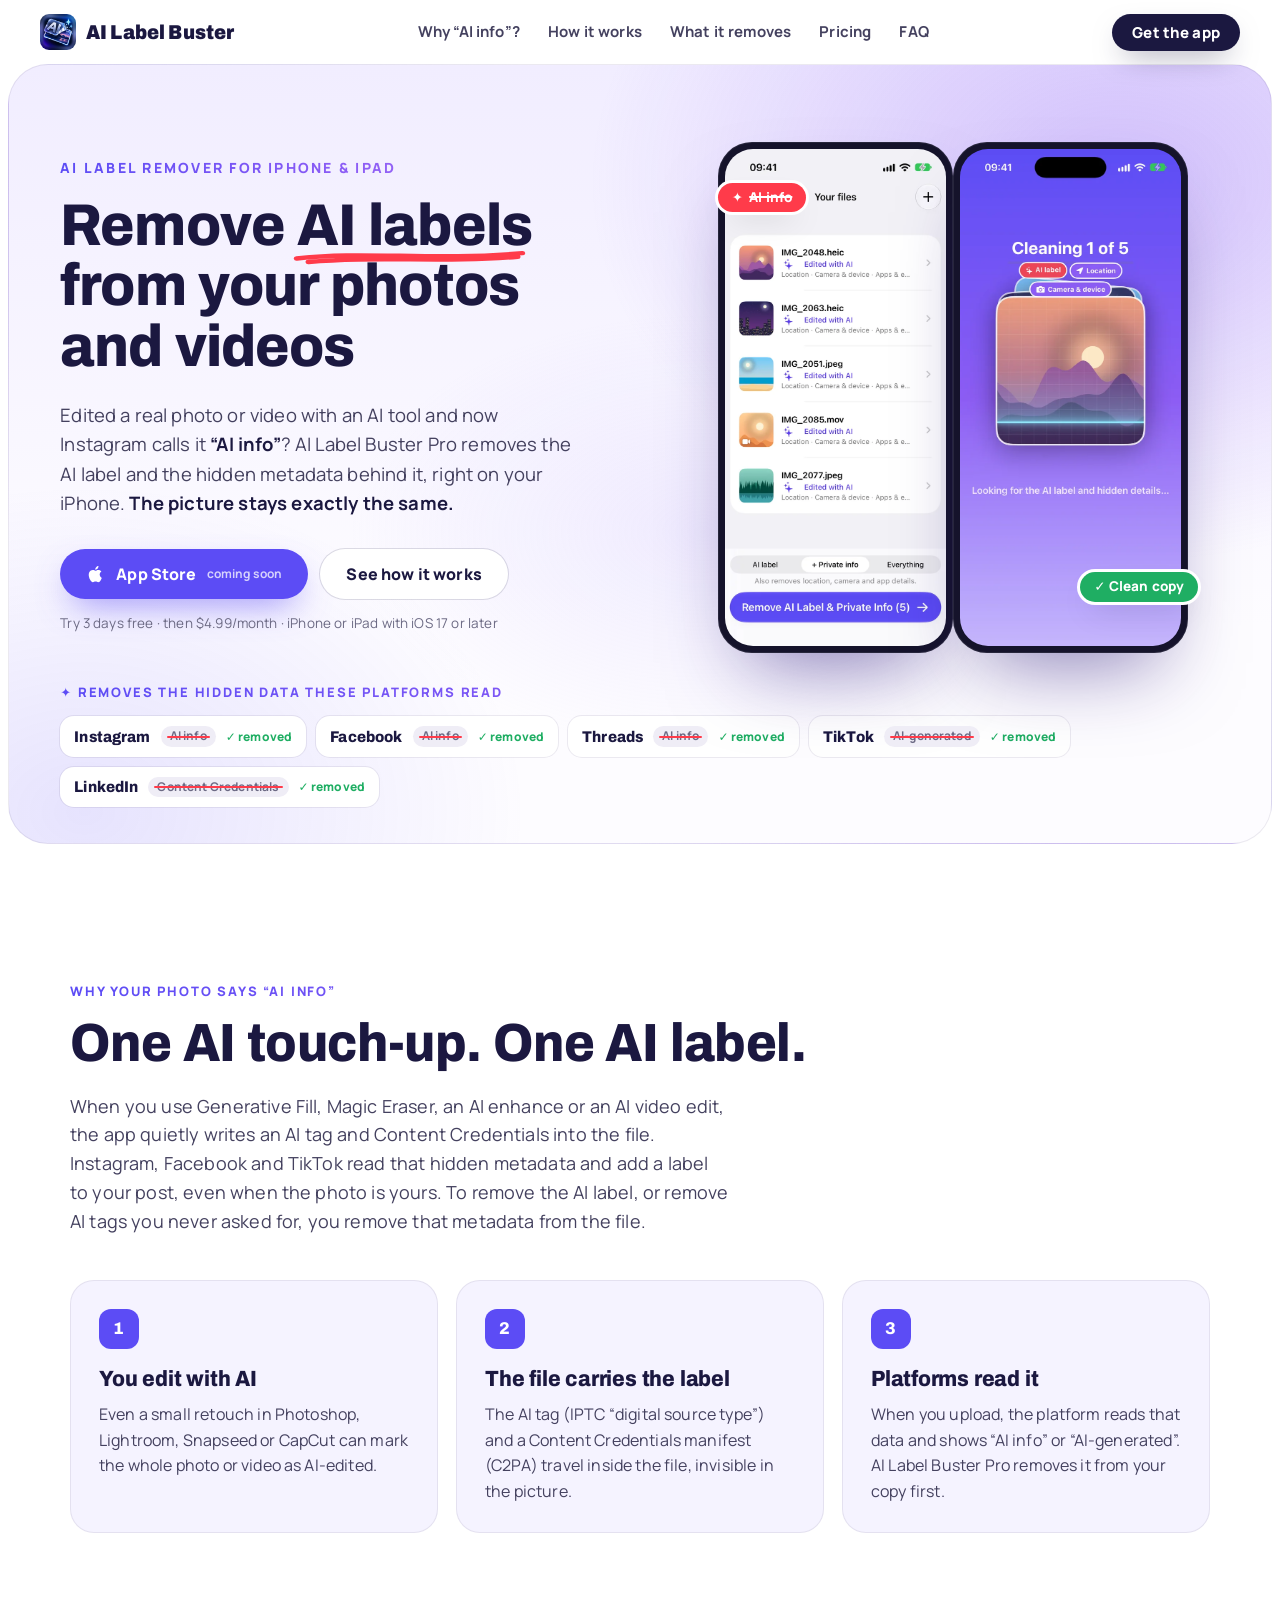
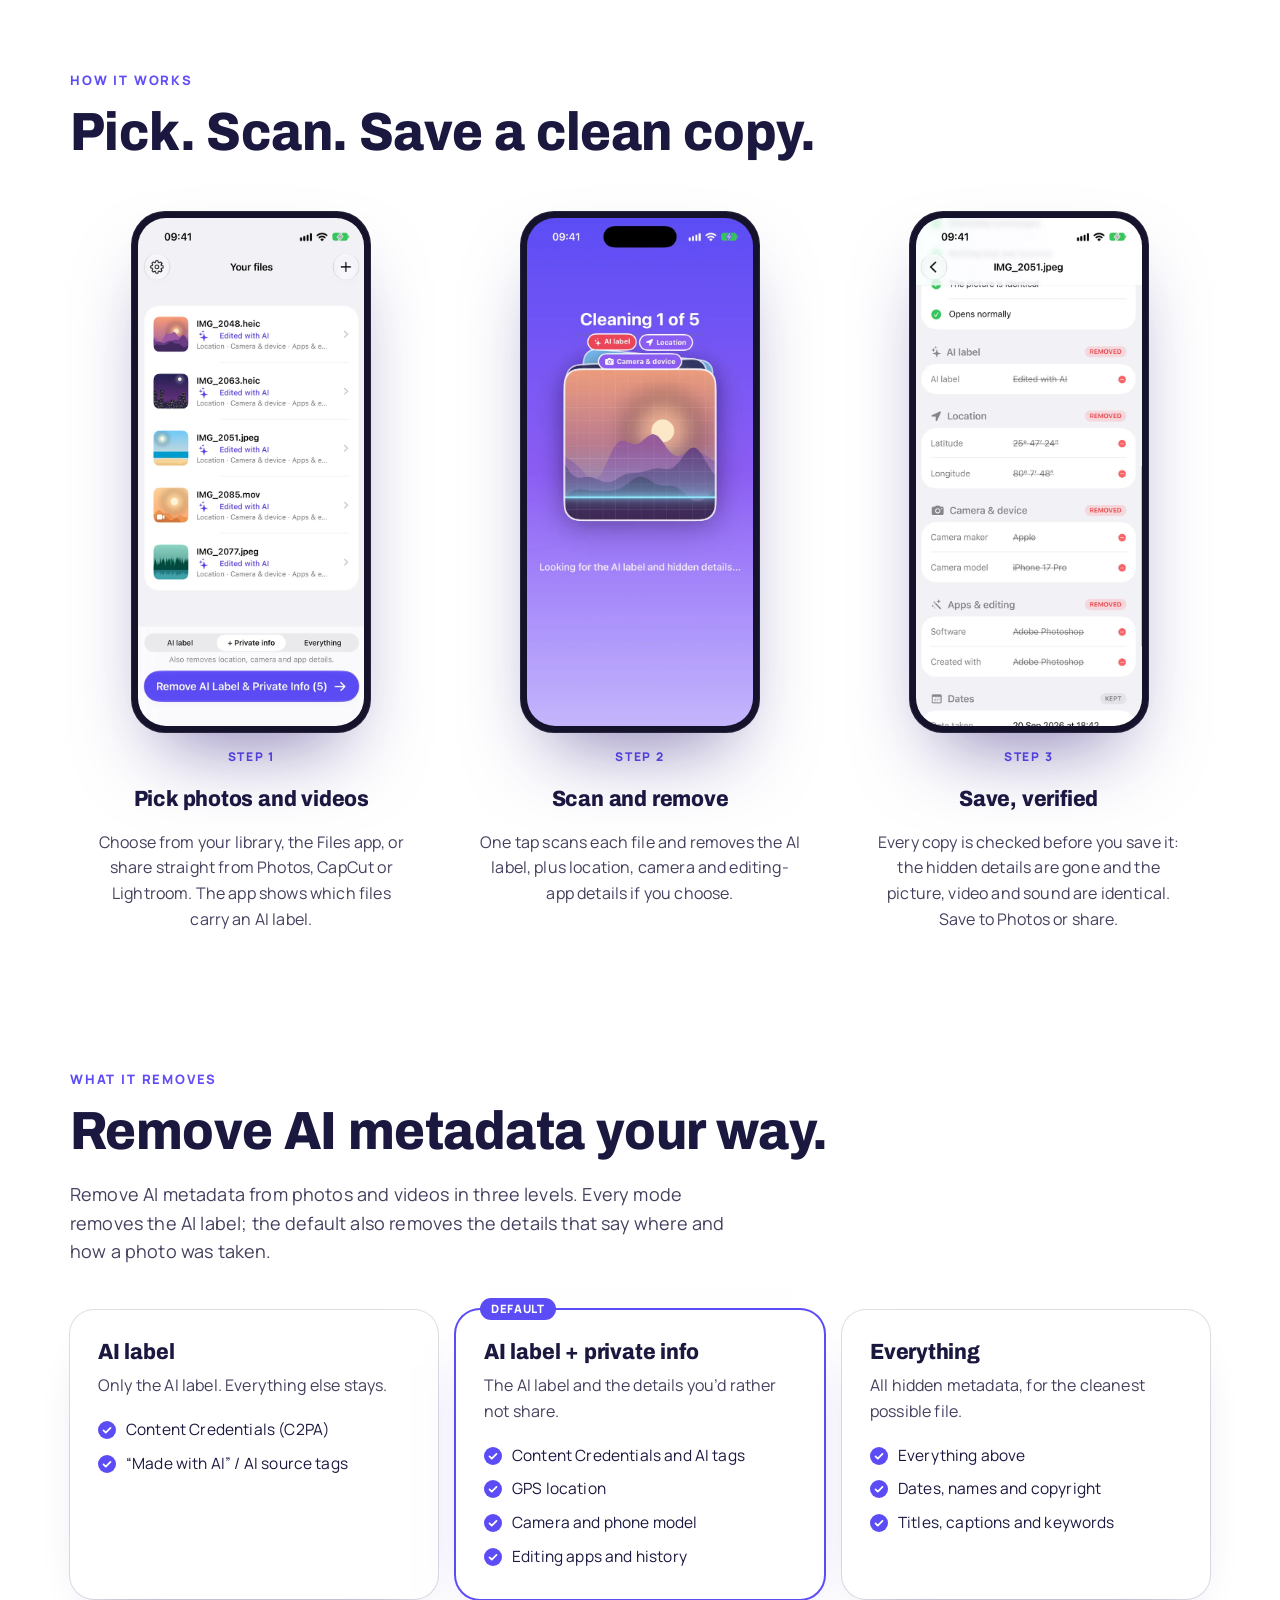
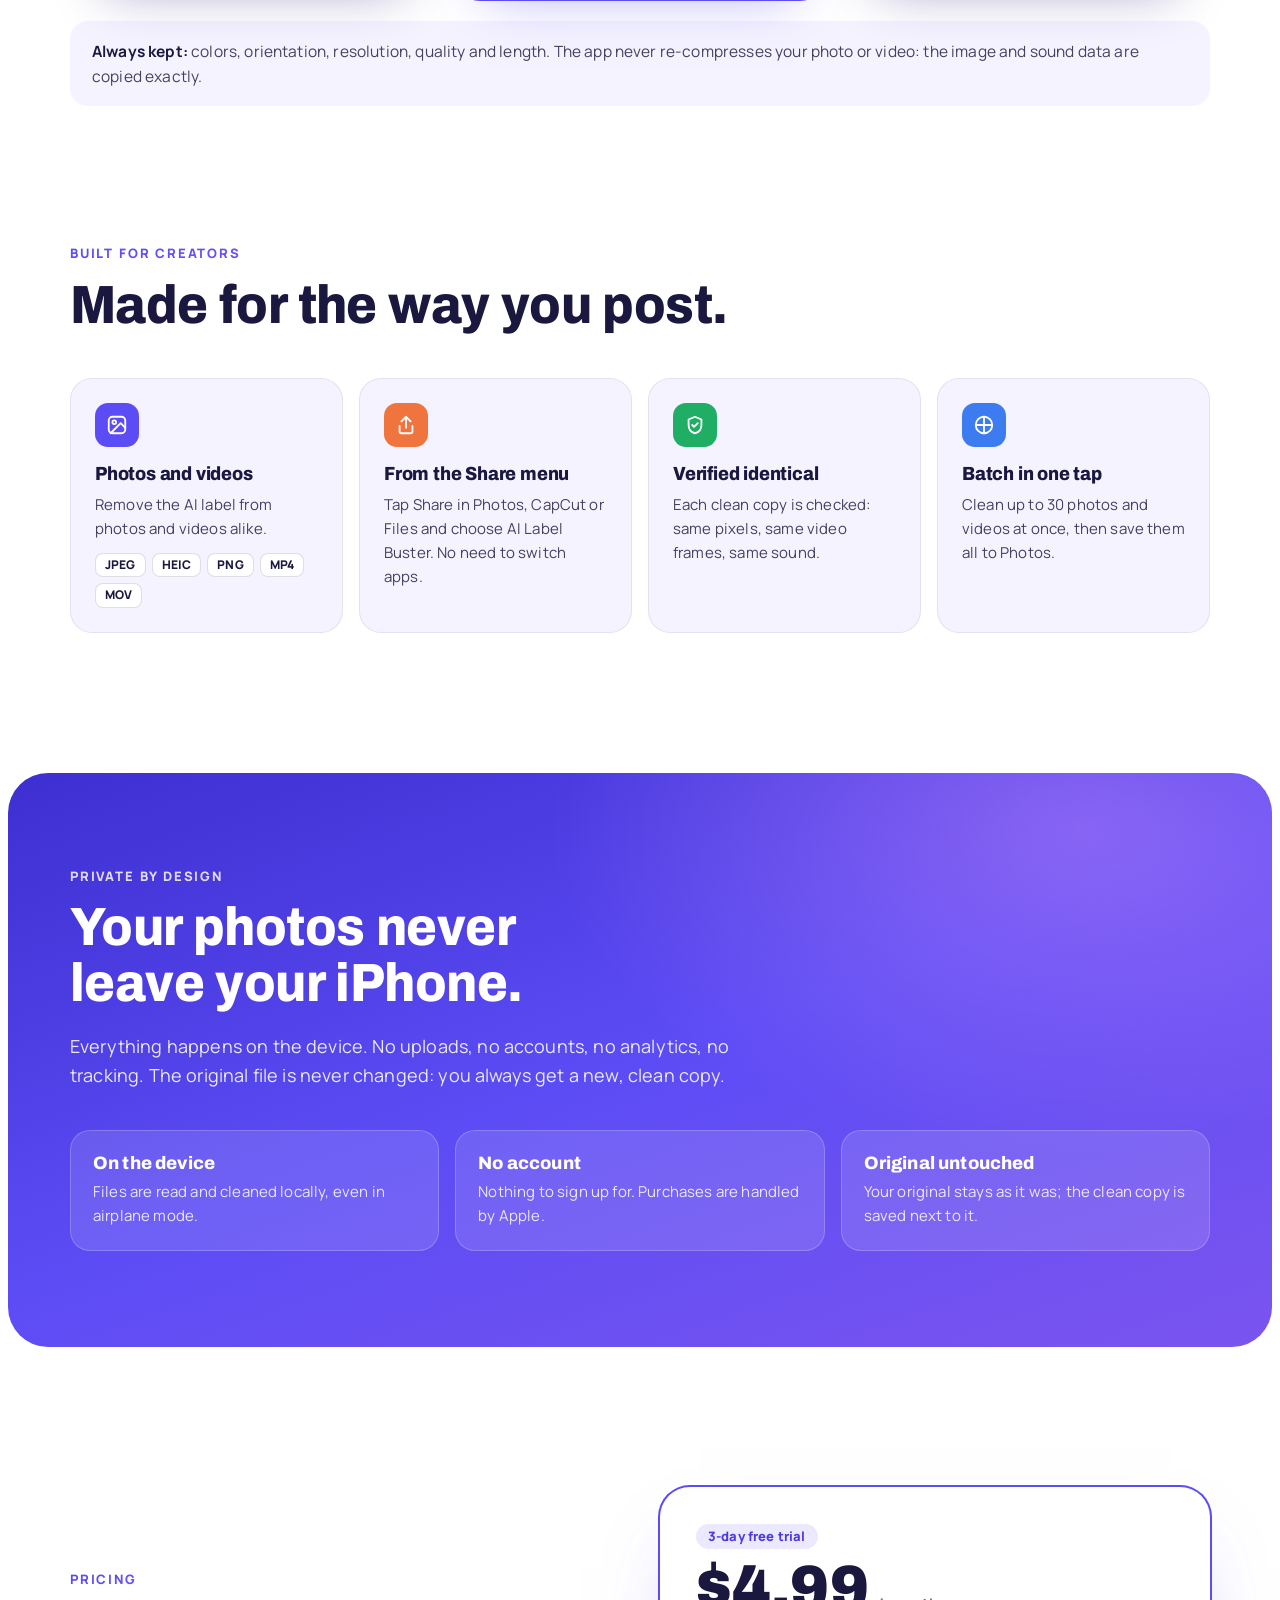
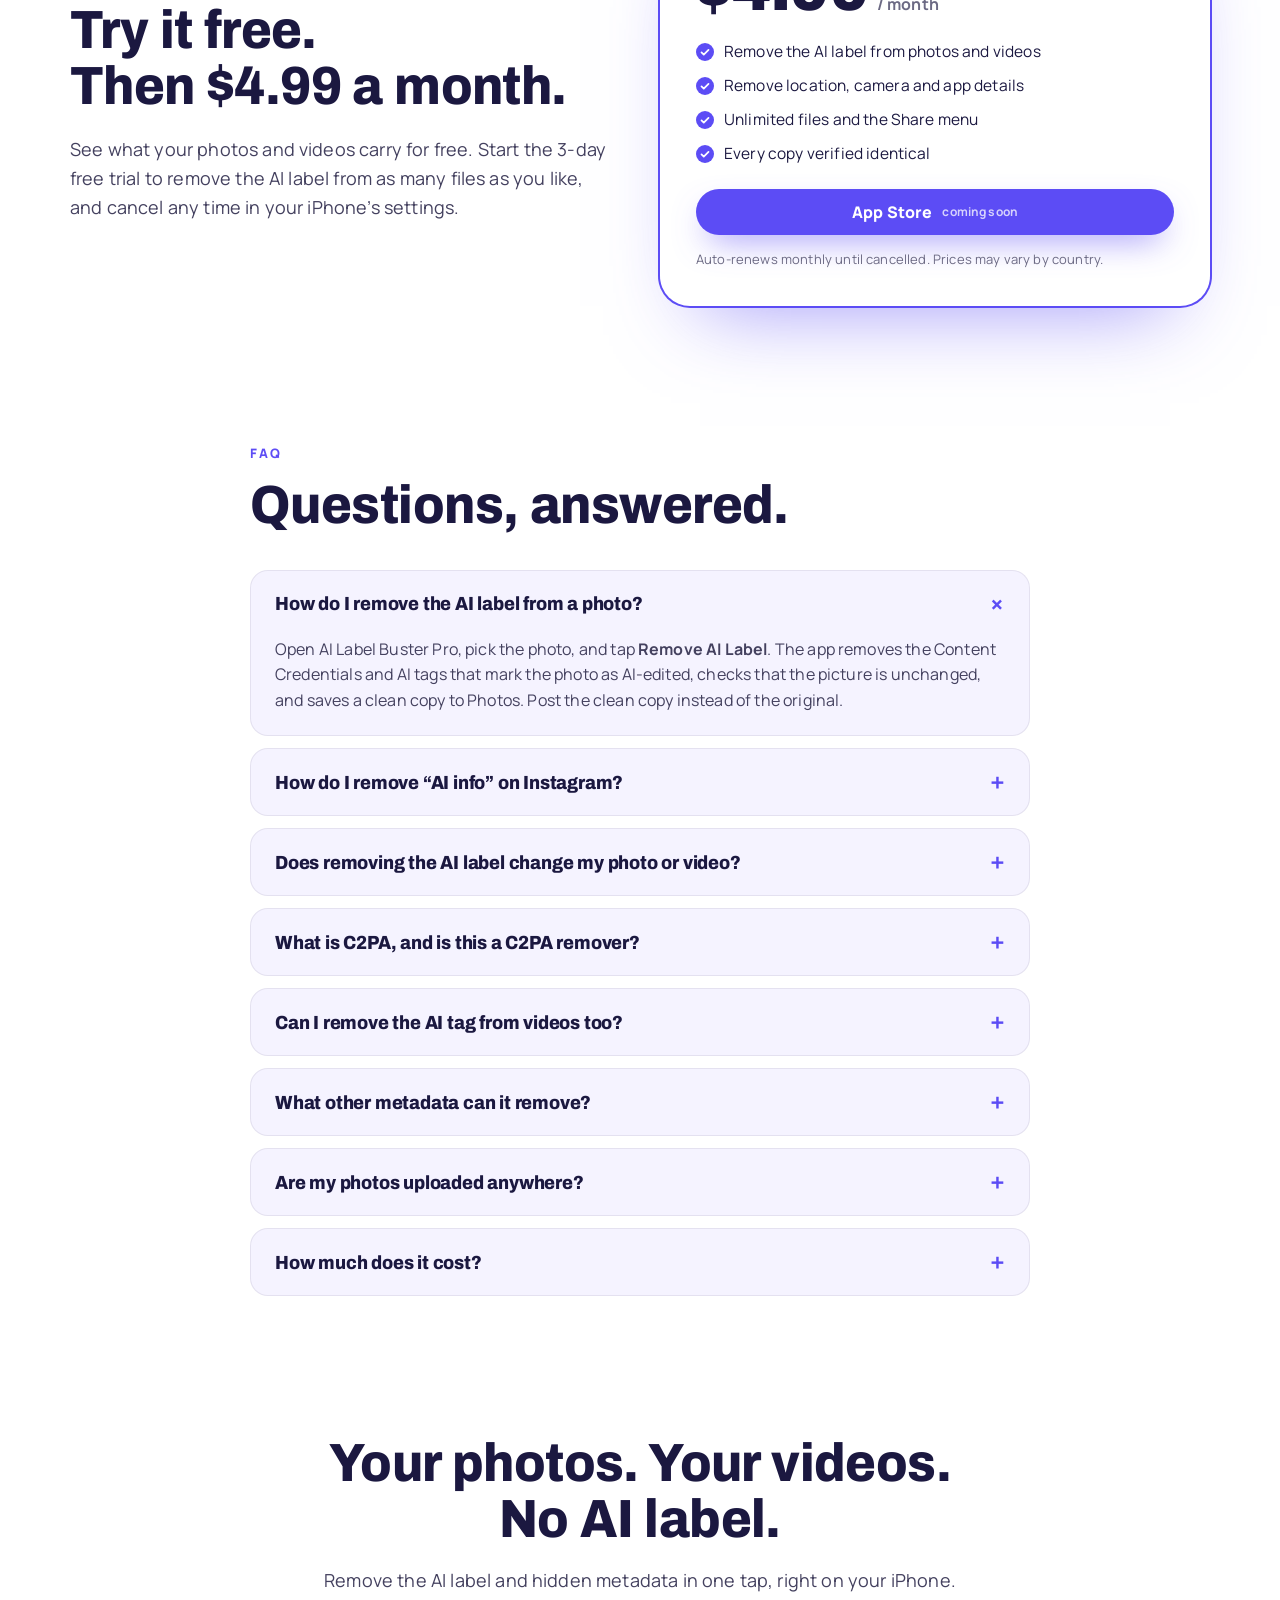
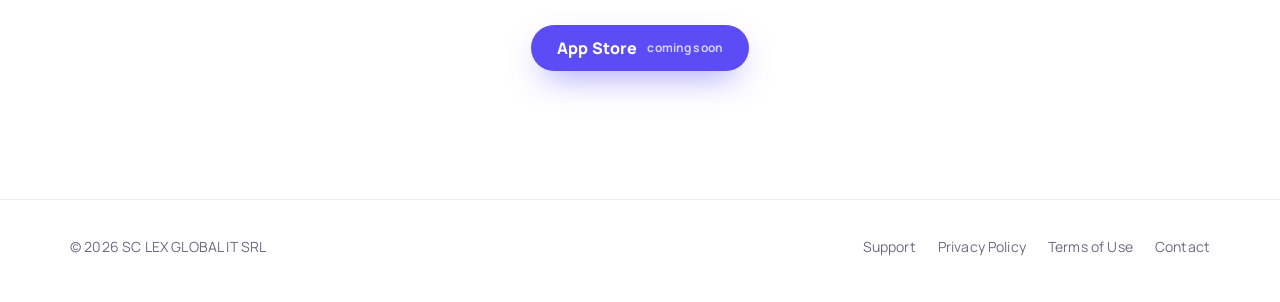
==== commit ce6e6bd2: "Privacy, support and landing copy cover iPad" ====
--- a/index.html
+++ b/index.html
@@ -51,13 +51,13 @@
   <div class="hero-panel">
     <div class="hero-grid">
       <div class="hero-copy">
-        <h1><span class="h1-kicker grad">AI label remover for iPhone</span>Remove <span class="mark">AI labels<svg viewBox="0 0 200 20" preserveAspectRatio="none" aria-hidden="true"><path d="M4 13 C 60 4, 120 16, 196 7 M 192 11 C 130 18, 70 10, 14 17"/></svg></span> from your photos and&nbsp;videos</h1>
+        <h1><span class="h1-kicker grad">AI label remover for iPhone &amp; iPad</span>Remove <span class="mark">AI labels<svg viewBox="0 0 200 20" preserveAspectRatio="none" aria-hidden="true"><path d="M4 13 C 60 4, 120 16, 196 7 M 192 11 C 130 18, 70 10, 14 17"/></svg></span> from your photos and&nbsp;videos</h1>
         <p class="lede">Edited a real photo or video with an AI tool and now Instagram calls it <b class="nw">“AI info”</b>? AI Label Buster Pro removes the AI label and the hidden metadata behind it, right on your iPhone. <b>The picture stays exactly the same.</b></p>
         <div class="ctas" id="download">
           <a class="btn btn-violet" href="#pricing"><svg viewBox="0 0 24 24" aria-hidden="true"><path fill="currentColor" d="M16.4 12.6c0-2.4 2-3.6 2.1-3.6-1.1-1.7-2.9-1.9-3.5-1.9-1.5-.2-2.9.9-3.7.9-.8 0-1.9-.9-3.2-.8-1.6 0-3.2 1-4 2.4-1.7 3-.4 7.4 1.2 9.8.8 1.2 1.8 2.5 3 2.4 1.2 0 1.7-.8 3.2-.8 1.5 0 1.9.8 3.2.8 1.3 0 2.2-1.2 3-2.4.9-1.4 1.3-2.7 1.3-2.8-.1 0-2.6-1-2.6-4zM14 5.5c.7-.8 1.1-1.9 1-3-1 0-2.1.7-2.8 1.5-.6.7-1.2 1.8-1 2.9 1 .1 2.1-.6 2.8-1.4z"/></svg>App Store <span class="soon">coming soon</span></a>
           <a class="btn btn-ghost" href="#how">See how it works</a>
         </div>
-        <p class="micro">Try 3 days free · then $4.99/month · iPhone with iOS 17 or later</p>
+        <p class="micro">Try 3 days free · then $4.99/month · iPhone or iPad with iOS 17 or later</p>
       </div>
       <div class="phones" aria-hidden="true">
         <span class="float-chip ai">✦ <s>AI info</s></span>
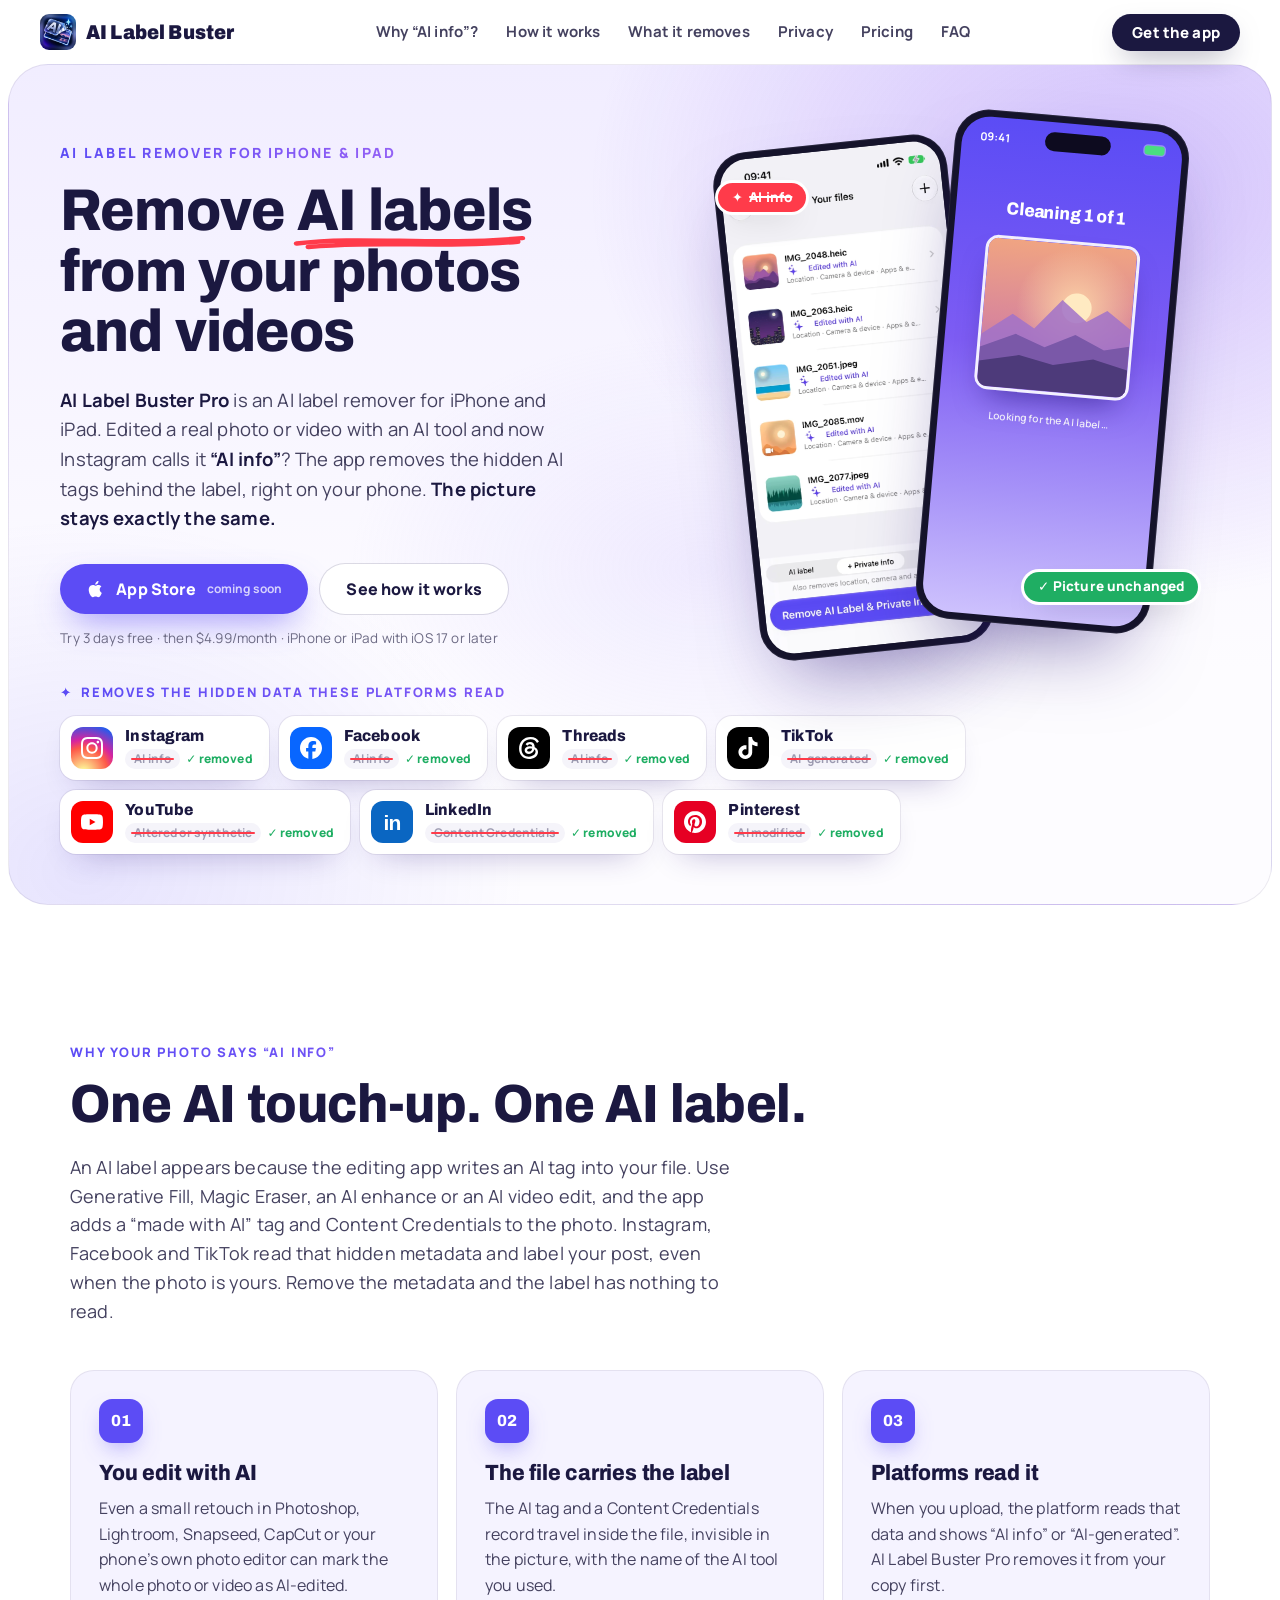
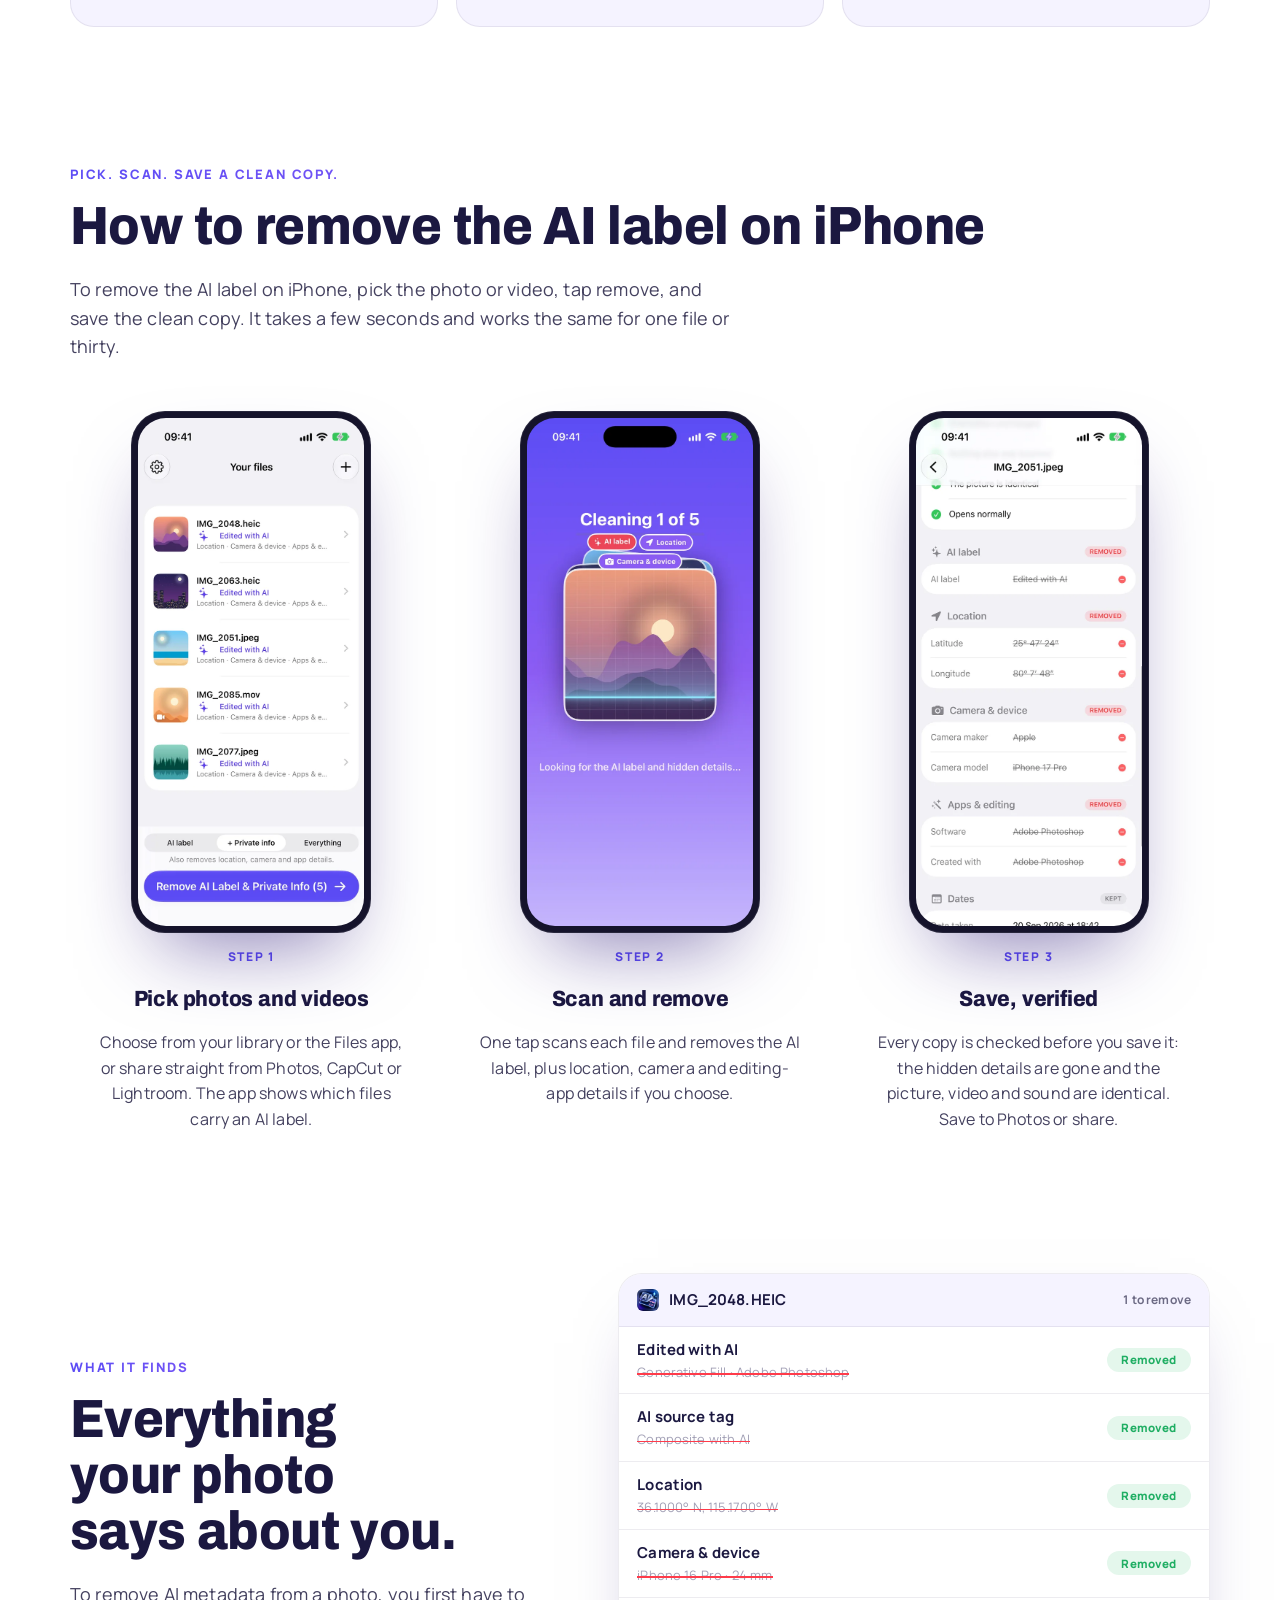
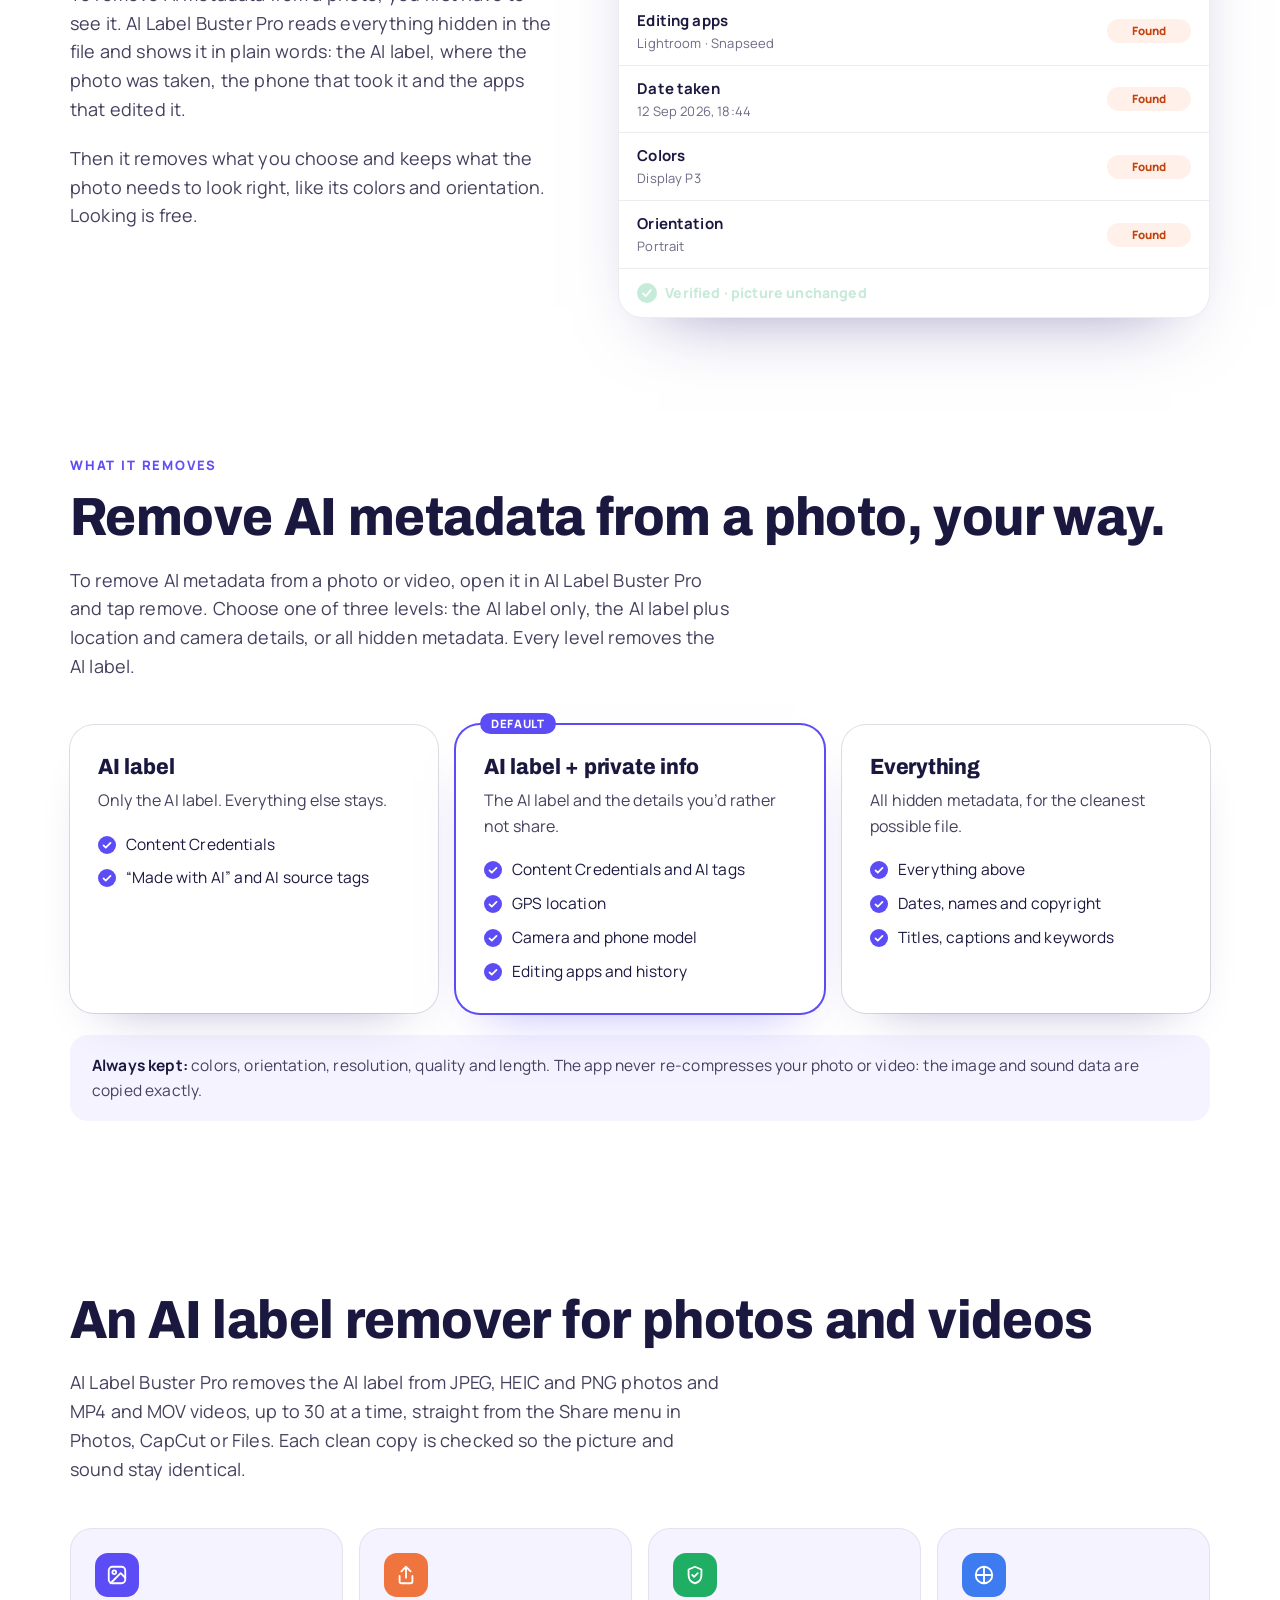
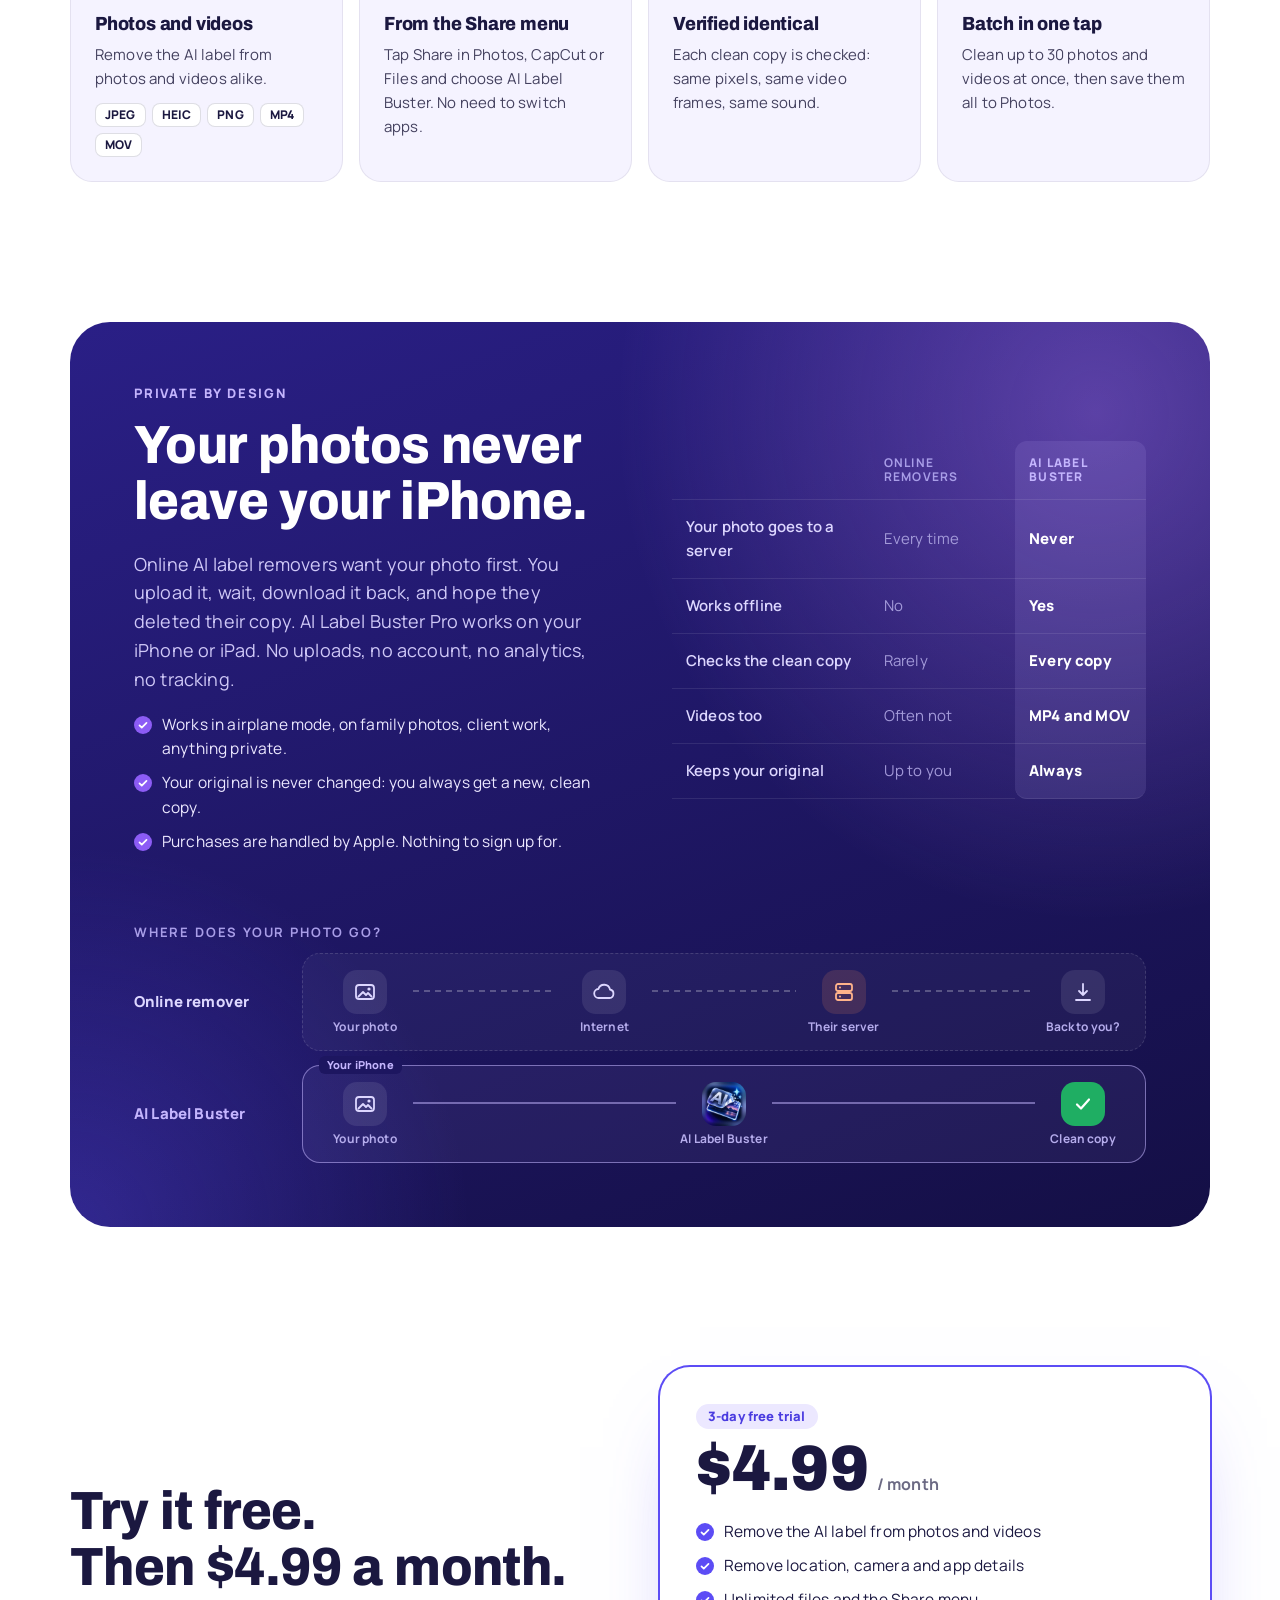
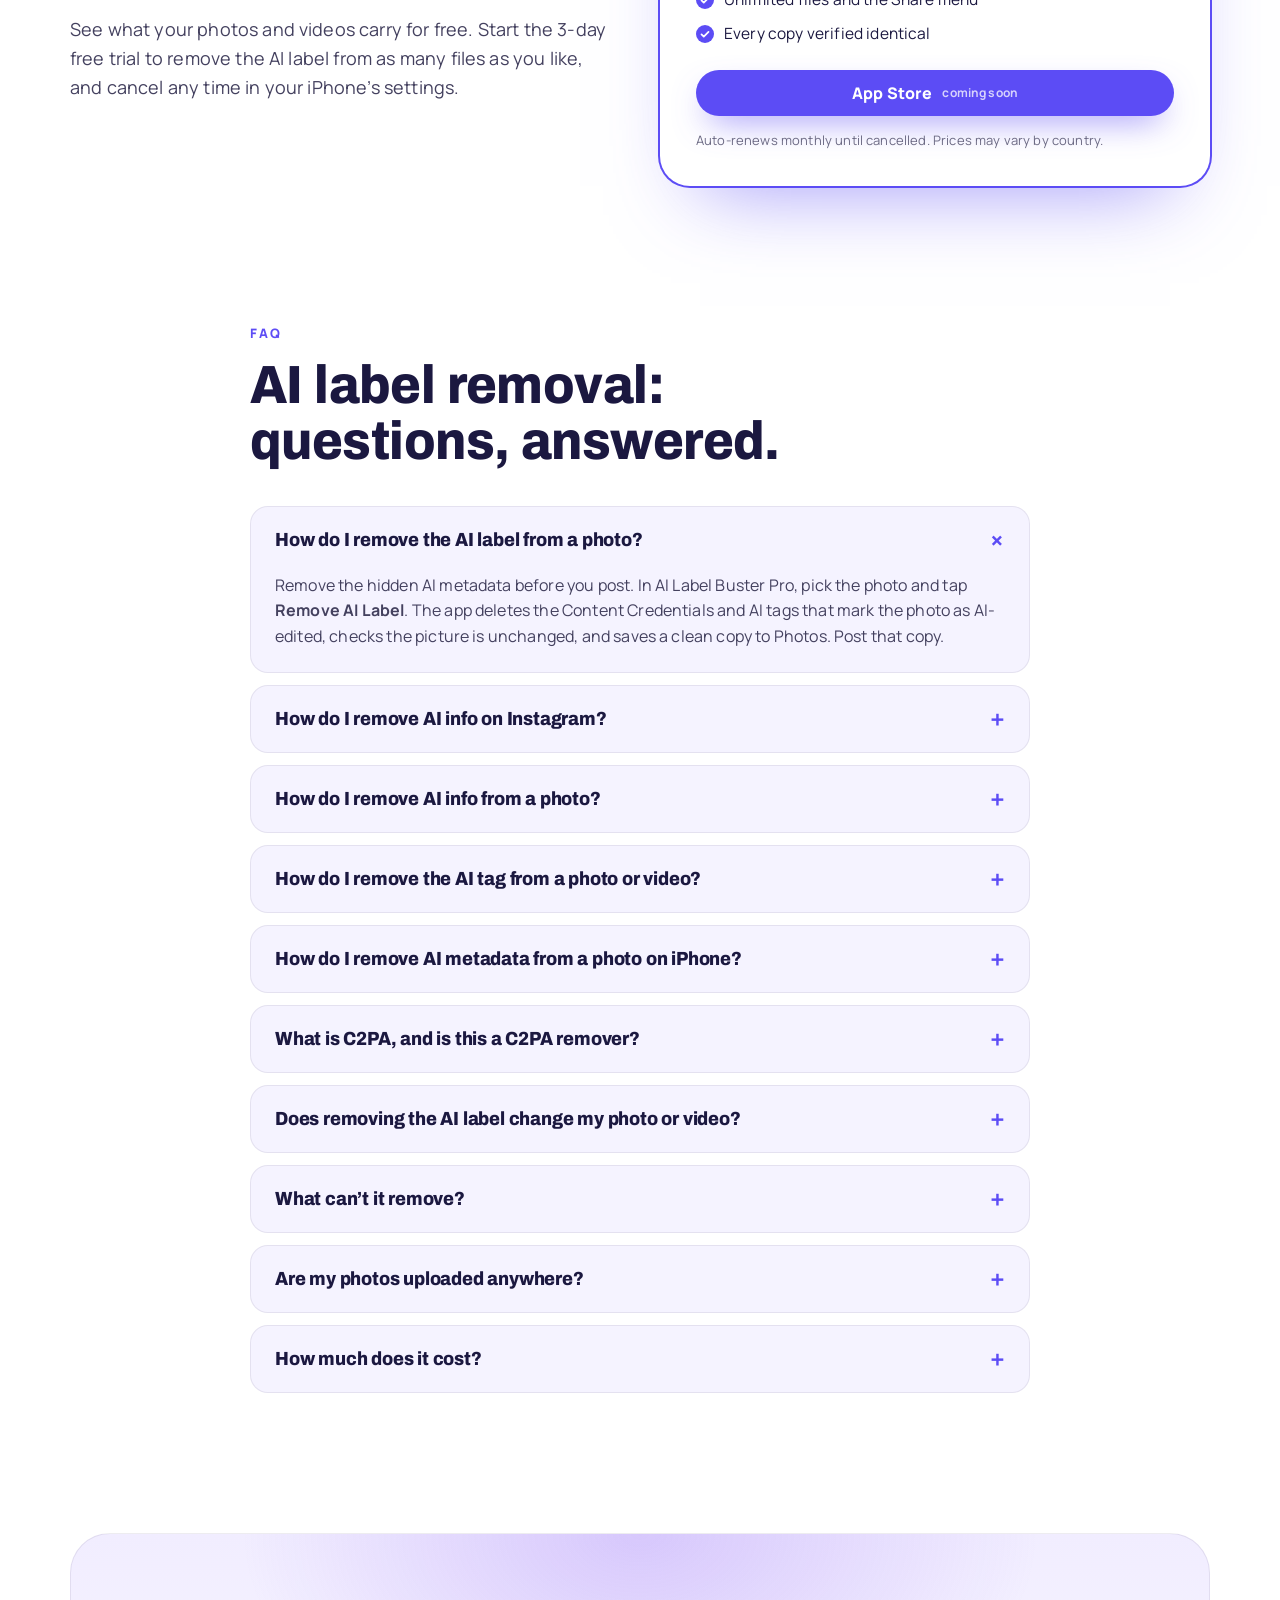
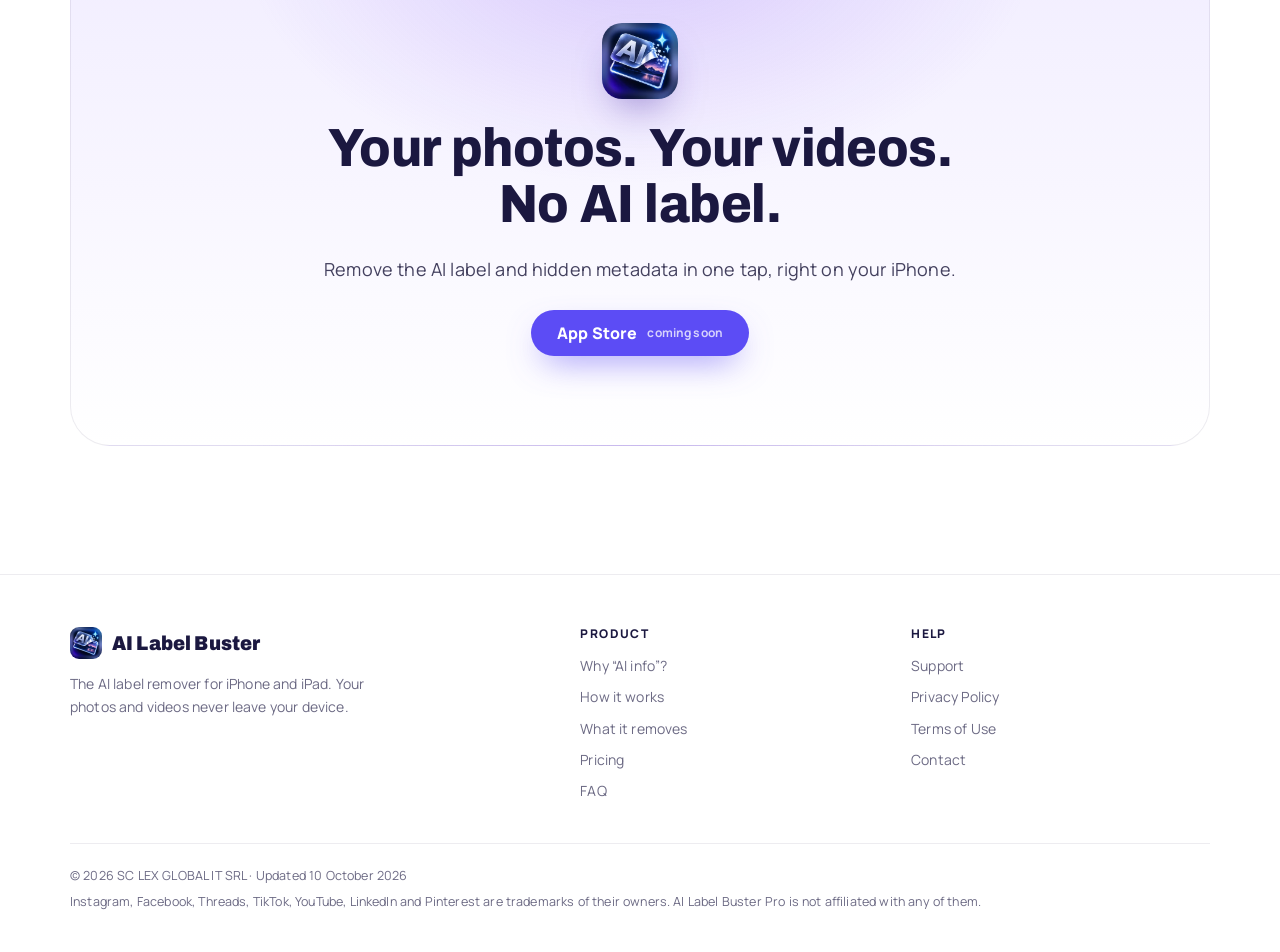
==== commit 5080073c: "Landing page: metacleanai effects (word-by-word headings, scroll reveals, live scan demo, platform s" ====
--- a/index.html
+++ b/index.html
@@ -3,34 +3,32 @@
 <head>
 <meta charset="utf-8">
 <meta name="viewport" content="width=device-width, initial-scale=1, viewport-fit=cover">
-<title>Remove AI Label from Photos &amp; Videos | AI Label Buster Pro</title>
-<meta name="description" content="iPhone app that strips the AI label, AI tags and hidden metadata (Content Credentials, location, camera) from photos and videos. The picture stays identical.">
+<title>Remove AI Label from Photos &amp; Videos on iPhone | AI Label Buster</title>
+<meta name="description" content="AI label remover app for iPhone and iPad. Remove AI metadata from photos and videos, the hidden tags behind “AI info”, without changing the picture.">
 <link rel="canonical" href="https://ailabelbuster.com/">
+<meta name="robots" content="index, follow, max-snippet:-1, max-image-preview:large, max-video-preview:-1">
 <meta name="theme-color" content="#5c4cf5">
 <link rel="icon" href="/favicon.png" type="image/png">
 <link rel="apple-touch-icon" href="/apple-touch-icon.png">
 <link rel="preload" href="/fonts/archivo.woff2" as="font" type="font/woff2" crossorigin>
 <link rel="preload" href="/fonts/manrope.woff2" as="font" type="font/woff2" crossorigin>
 <link rel="stylesheet" href="/landing.css?v=1">
+<script>document.documentElement.classList.add('js')</script>
 <meta property="og:type" content="website">
 <meta property="og:site_name" content="AI Label Buster Pro">
-<meta property="og:title" content="Remove AI labels from your photos and videos">
-<meta property="og:description" content="The iPhone app that removes the AI label and hidden metadata from photos and videos, without changing the picture.">
+<meta property="og:title" content="Remove the AI label from your photos and videos">
+<meta property="og:description" content="The iPhone and iPad app that removes the AI label and hidden metadata from photos and videos, without changing the picture.">
 <meta property="og:url" content="https://ailabelbuster.com/">
 <meta property="og:image" content="https://ailabelbuster.com/og.jpg">
 <meta property="og:image:width" content="1200">
 <meta property="og:image:height" content="630">
+<meta property="og:image:alt" content="AI Label Buster Pro removing the AI label from a photo on iPhone">
 <meta name="twitter:card" content="summary_large_image">
-<meta name="twitter:title" content="Remove AI labels from your photos and videos">
-<meta name="twitter:description" content="The iPhone app that removes the AI label and hidden metadata from photos and videos, without changing the picture.">
+<meta name="twitter:title" content="Remove the AI label from your photos and videos">
+<meta name="twitter:description" content="The iPhone and iPad app that removes the AI label and hidden metadata from photos and videos, without changing the picture.">
 <meta name="twitter:image" content="https://ailabelbuster.com/og.jpg">
 <script type="application/ld+json">
-{"@context":"https://schema.org","@graph":[
- {"@type":"Organization","@id":"https://ailabelbuster.com/#org","name":"SC LEX GLOBAL IT SRL","url":"https://ailabelbuster.com/","email":"lex.media@gmail.com","logo":"https://ailabelbuster.com/apple-touch-icon.png"},
- {"@type":"WebSite","@id":"https://ailabelbuster.com/#site","url":"https://ailabelbuster.com/","name":"AI Label Buster Pro","publisher":{"@id":"https://ailabelbuster.com/#org"}},
- {"@type":"MobileApplication","@id":"https://ailabelbuster.com/#app","name":"AI Label Buster Pro","alternateName":"AI Label Buster","url":"https://ailabelbuster.com/","operatingSystem":"iOS 17 or later","applicationCategory":"PhotographyApplication","description":"AI label remover for iPhone. Removes the AI label (Content Credentials / C2PA and IPTC AI tags) and other hidden metadata such as GPS location and camera details from photos and videos, on the device. The image and video data stay byte-identical.","image":"https://ailabelbuster.com/img/icon.webp","screenshot":["https://ailabelbuster.com/img/files.webp","https://ailabelbuster.com/img/scan.webp","https://ailabelbuster.com/img/removed.webp"],"featureList":["Remove the AI label (Content Credentials and AI tags)","Remove location, camera and editing-app details","Remove all hidden metadata","JPEG, HEIC, PNG, MP4 and MOV","Share menu: clean from any app","Verified identical image and video","Works on the device, nothing uploaded"],"offers":{"@type":"Offer","price":"4.99","priceCurrency":"USD","description":"Monthly subscription with a 3-day free trial"},"publisher":{"@id":"https://ailabelbuster.com/#org"}},
- {"@type":"WebPage","@id":"https://ailabelbuster.com/#page","url":"https://ailabelbuster.com/","name":"Remove AI Label from Photos & Videos | AI Label Buster Pro","isPartOf":{"@id":"https://ailabelbuster.com/#site"},"about":{"@id":"https://ailabelbuster.com/#app"},"primaryImageOfPage":"https://ailabelbuster.com/og.jpg","dateModified":"2026-10-10"}
-]}
+{"@context":"https://schema.org","@graph":[{"@type":"Organization","@id":"https://ailabelbuster.com/#org","name":"SC LEX GLOBAL IT SRL","legalName":"SC LEX GLOBAL IT SRL","url":"https://ailabelbuster.com/","logo":{"@type":"ImageObject","@id":"https://ailabelbuster.com/#logo","url":"https://ailabelbuster.com/apple-touch-icon.png","contentUrl":"https://ailabelbuster.com/apple-touch-icon.png","width":180,"height":180},"image":{"@id":"https://ailabelbuster.com/#logo"},"email":"lex.media@gmail.com","taxID":"39743639","address":{"@type":"PostalAddress","addressCountry":"RO"},"contactPoint":{"@type":"ContactPoint","contactType":"customer support","email":"lex.media@gmail.com","url":"https://ailabelbuster.com/support/","availableLanguage":"English"}},{"@type":"WebSite","@id":"https://ailabelbuster.com/#site","url":"https://ailabelbuster.com/","name":"AI Label Buster Pro","alternateName":"AI Label Buster","inLanguage":"en","publisher":{"@id":"https://ailabelbuster.com/#org"}},{"@type":"MobileApplication","@id":"https://ailabelbuster.com/#app","name":"AI Label Buster Pro","alternateName":"AI Label Buster","url":"https://ailabelbuster.com/","operatingSystem":"iOS 17+, iPadOS 17+","applicationCategory":"MultimediaApplication","description":"AI label remover app for iPhone and iPad. Removes the AI label (Content Credentials / C2PA and IPTC AI source tags) and other hidden metadata such as GPS location, camera and editing-app details from photos and videos, on the device. The image and video data stay byte-identical.","image":"https://ailabelbuster.com/img/icon.webp","screenshot":["https://ailabelbuster.com/img/files.webp","https://ailabelbuster.com/img/scan.webp","https://ailabelbuster.com/img/removed.webp"],"featureList":["Remove the AI label (Content Credentials and AI tags)","Remove location, camera and editing-app details","Remove all hidden metadata","JPEG, HEIC, PNG, MP4 and MOV","Share menu: clean from any app","Verified identical image and video","Works on the device, nothing uploaded"],"offers":{"@type":"Offer","name":"AI Label Buster Pro monthly subscription","description":"3-day free trial, then $4.99 per month. Cancel any time in iPhone Settings.","price":4.99,"priceCurrency":"USD","priceSpecification":{"@type":"UnitPriceSpecification","price":4.99,"priceCurrency":"USD","referenceQuantity":{"@type":"QuantitativeValue","value":1,"unitCode":"MON"}},"seller":{"@id":"https://ailabelbuster.com/#org"}},"publisher":{"@id":"https://ailabelbuster.com/#org"}},{"@type":"WebPage","@id":"https://ailabelbuster.com/#page","url":"https://ailabelbuster.com/","name":"Remove AI Label from Photos & Videos on iPhone | AI Label Buster","description":"AI label remover app for iPhone and iPad. Remove AI metadata from photos and videos, the hidden tags behind “AI info”, without changing the picture.","inLanguage":"en","isPartOf":{"@id":"https://ailabelbuster.com/#site"},"about":{"@id":"https://ailabelbuster.com/#app"},"mainEntity":{"@id":"https://ailabelbuster.com/#app"},"mentions":[{"@type":"Thing","name":"Content Credentials","sameAs":"https://en.wikipedia.org/wiki/Content_Credentials"},{"@type":"Thing","name":"C2PA (Coalition for Content Provenance and Authenticity)","sameAs":"https://c2pa.org/"}],"primaryImageOfPage":{"@type":"ImageObject","url":"https://ailabelbuster.com/og.jpg","width":1200,"height":630},"dateModified":"2026-10-10"}]}
 </script>
 </head>
 <body>
@@ -39,7 +37,8 @@
   <nav class="nav-links" aria-label="Sections">
     <a href="#why">Why “AI info”?</a>
     <a href="#how">How it works</a>
-    <a href="#modes">What it removes</a>
+    <a href="#finds">What it removes</a>
+    <a href="#privacy">Privacy</a>
     <a href="#pricing">Pricing</a>
     <a href="#faq">FAQ</a>
   </nav>
@@ -51,121 +50,208 @@
   <div class="hero-panel">
     <div class="hero-grid">
       <div class="hero-copy">
-        <h1><span class="h1-kicker grad">AI label remover for iPhone &amp; iPad</span>Remove <span class="mark">AI labels<svg viewBox="0 0 200 20" preserveAspectRatio="none" aria-hidden="true"><path d="M4 13 C 60 4, 120 16, 196 7 M 192 11 C 130 18, 70 10, 14 17"/></svg></span> from your photos and&nbsp;videos</h1>
-        <p class="lede">Edited a real photo or video with an AI tool and now Instagram calls it <b class="nw">“AI info”</b>? AI Label Buster Pro removes the AI label and the hidden metadata behind it, right on your iPhone. <b>The picture stays exactly the same.</b></p>
-        <div class="ctas" id="download">
+        <h1 data-words><span class="h1-kicker grad">AI label remover for <span class="nw">iPhone &amp; iPad</span></span> Remove <span class="mark">AI labels<svg viewBox="0 0 200 20" preserveAspectRatio="none" aria-hidden="true"><path d="M4 13 C 60 4, 120 16, 196 7 M 192 11 C 130 18, 70 10, 14 17"/></svg></span> from your photos and&nbsp;videos</h1>
+        <p class="lede" data-rise style="--d:.1s"><b>AI Label Buster Pro</b> is an AI label remover for iPhone and iPad. Edited a real photo or video with an AI tool and now Instagram calls it <b class="nw">“AI info”</b>? The app removes the hidden AI tags behind the label, right on your phone. <b>The picture stays exactly the same.</b></p>
+        <div class="ctas" id="download" data-rise style="--d:.18s">
           <a class="btn btn-violet" href="#pricing"><svg viewBox="0 0 24 24" aria-hidden="true"><path fill="currentColor" d="M16.4 12.6c0-2.4 2-3.6 2.1-3.6-1.1-1.7-2.9-1.9-3.5-1.9-1.5-.2-2.9.9-3.7.9-.8 0-1.9-.9-3.2-.8-1.6 0-3.2 1-4 2.4-1.7 3-.4 7.4 1.2 9.8.8 1.2 1.8 2.5 3 2.4 1.2 0 1.7-.8 3.2-.8 1.5 0 1.9.8 3.2.8 1.3 0 2.2-1.2 3-2.4.9-1.4 1.3-2.7 1.3-2.8-.1 0-2.6-1-2.6-4zM14 5.5c.7-.8 1.1-1.9 1-3-1 0-2.1.7-2.8 1.5-.6.7-1.2 1.8-1 2.9 1 .1 2.1-.6 2.8-1.4z"/></svg>App Store <span class="soon">coming soon</span></a>
           <a class="btn btn-ghost" href="#how">See how it works</a>
         </div>
-        <p class="micro">Try 3 days free · then $4.99/month · iPhone or iPad with iOS 17 or later</p>
+        <p class="micro" data-rise style="--d:.24s">Try 3 days free · then $4.99/month · iPhone or iPad with iOS 17 or later</p>
       </div>
       <div class="phones" aria-hidden="true">
-        <span class="float-chip ai">✦ <s>AI info</s></span>
-        <div class="phone"><img src="/img/files.webp" alt="" width="320" height="696"></div>
-        <div class="phone"><img src="/img/scan.webp" alt="" width="320" height="696"></div>
-        <span class="float-chip ok">✓ Clean copy</span>
+        <span class="float-chip ai" data-rise style="--d:.5s">✦ <s>AI info</s></span>
+        <div class="phone back" data-rise style="--d:.15s"><img src="/img/files.webp" alt="" width="320" height="696"></div>
+        <div class="phone live" data-rise style="--d:.3s">
+          <div class="scr" data-pscan>
+            <div class="scr-bar"><b>09:41</b><i class="island"></i><span class="scr-ico"></span></div>
+            <p class="scr-title">Cleaning 1 of 1</p>
+            <div class="ps-photo">
+              <svg viewBox="0 0 300 300" preserveAspectRatio="xMidYMid slice"><defs><linearGradient id="sky" x1="0" y1="0" x2="0" y2="1"><stop offset="0" stop-color="#f0a482"/><stop offset=".55" stop-color="#d9879a"/><stop offset="1" stop-color="#9a6cc4"/></linearGradient><radialGradient id="glow" cx=".62" cy=".42" r=".4"><stop offset="0" stop-color="#ffd9a8" stop-opacity=".9"/><stop offset="1" stop-color="#ffd9a8" stop-opacity="0"/></radialGradient></defs><rect width="300" height="300" fill="url(#sky)"/><rect width="300" height="300" fill="url(#glow)"/><circle cx="188" cy="128" r="30" fill="#ffeac2"/><path d="M0 196 60 150l46 26 52-62 52 40 40-26 50 34v138H0Z" fill="#a173c9" opacity=".85"/><path d="M0 222 70 190l60 22 60-30 60 26 50-12v104H0Z" fill="#7a58a8"/><path d="M0 250 80 232l70 14 80-18 70 16v56H0Z" fill="#4d3a7a"/></svg>
+              <i class="ps-scan"></i>
+              <span class="ps-tag t1"><b>✦</b>AI label</span>
+              <span class="ps-tag t2"><b>◉</b>Location</span>
+              <span class="ps-tag t3"><b>◎</b>Camera &amp; device</span>
+              <span class="ps-ok"><svg viewBox="0 0 16 16"><path d="m3.5 8.5 3 3 6-7" fill="none" stroke="currentColor" stroke-width="2.2" stroke-linecap="round" stroke-linejoin="round"/></svg>Clean copy</span>
+            </div>
+            <p class="scr-status" data-ps-status>Looking for the AI label…</p>
+          </div>
+        </div>
+        <span class="float-chip ok" data-rise style="--d:.65s">✓ Picture unchanged</span>
       </div>
     </div>
     <div class="hero-bot">
-      <p class="eyebrow grad">✦ Removes the hidden data these platforms read</p>
-      <ul class="platforms">
-        <li><b>Instagram</b><span class="lbl">AI info</span><em>✓ removed</em></li>
-        <li><b>Facebook</b><span class="lbl">AI info</span><em>✓ removed</em></li>
-        <li><b>Threads</b><span class="lbl">AI info</span><em>✓ removed</em></li>
-        <li><b>TikTok</b><span class="lbl">AI-generated</span><em>✓ removed</em></li>
-        <li><b>LinkedIn</b><span class="lbl">Content Credentials</span><em>✓ removed</em></li>
-      </ul>
+      <p class="eyebrow grad" data-rise><span class="spark-ico" aria-hidden="true">✦</span>Removes the hidden data these platforms read</p>
+      <div class="plat-wrap">
+        <ul class="platforms" data-platforms>
+          <li><span class="p-ico ig"><svg viewBox="0 0 24 24" aria-hidden="true"><path d="M7.0301.084c-1.2768.0602-2.1487.264-2.911.5634-.7888.3075-1.4575.72-2.1228 1.3877-.6652.6677-1.075 1.3368-1.3802 2.127-.2954.7638-.4956 1.6365-.552 2.914-.0564 1.2775-.0689 1.6882-.0626 4.947.0062 3.2586.0206 3.6671.0825 4.9473.061 1.2765.264 2.1482.5635 2.9107.308.7889.72 1.4573 1.388 2.1228.6679.6655 1.3365 1.0743 2.1285 1.38.7632.295 1.6361.4961 2.9134.552 1.2773.056 1.6884.069 4.9462.0627 3.2578-.0062 3.668-.0207 4.9478-.0814 1.28-.0607 2.147-.2652 2.9098-.5633.7889-.3086 1.4578-.72 2.1228-1.3881.665-.6682 1.0745-1.3378 1.3795-2.1284.2957-.7632.4966-1.636.552-2.9124.056-1.2809.0692-1.6898.063-4.948-.0063-3.2583-.021-3.6668-.0817-4.9465-.0607-1.2797-.264-2.1487-.5633-2.9117-.3084-.7889-.72-1.4568-1.3876-2.1228C21.2982 1.33 20.628.9208 19.8378.6165 19.074.321 18.2017.1197 16.9244.0645 15.6471.0093 15.236-.005 11.977.0014 8.718.0076 8.31.0215 7.0301.0839m.1402 21.6932c-1.17-.0509-1.8053-.2453-2.2287-.408-.5606-.216-.96-.4771-1.3819-.895-.422-.4178-.6811-.8186-.9-1.378-.1644-.4234-.3624-1.058-.4171-2.228-.0595-1.2645-.072-1.6442-.079-4.848-.007-3.2037.0053-3.583.0607-4.848.05-1.169.2456-1.805.408-2.2282.216-.5613.4762-.96.895-1.3816.4188-.4217.8184-.6814 1.3783-.9003.423-.1651 1.0575-.3614 2.227-.4171 1.2655-.06 1.6447-.072 4.848-.079 3.2033-.007 3.5835.005 4.8495.0608 1.169.0508 1.8053.2445 2.228.408.5608.216.96.4754 1.3816.895.4217.4194.6816.8176.9005 1.3787.1653.4217.3617 1.056.4169 2.2263.0602 1.2655.0739 1.645.0796 4.848.0058 3.203-.0055 3.5834-.061 4.848-.051 1.17-.245 1.8055-.408 2.2294-.216.5604-.4763.96-.8954 1.3814-.419.4215-.8181.6811-1.3783.9-.4224.1649-1.0577.3617-2.2262.4174-1.2656.0595-1.6448.072-4.8493.079-3.2045.007-3.5825-.006-4.848-.0608M16.953 5.5864A1.44 1.44 0 1 0 18.39 4.144a1.44 1.44 0 0 0-1.437 1.4424M5.8385 12.012c.0067 3.4032 2.7706 6.1557 6.173 6.1493 3.4026-.0065 6.157-2.7701 6.1506-6.1733-.0065-3.4032-2.771-6.1565-6.174-6.1498-3.403.0067-6.156 2.771-6.1496 6.1738M8 12.0077a4 4 0 1 1 4.008 3.9921A3.9996 3.9996 0 0 1 8 12.0077"/></svg></span><span class="p-txt"><b>Instagram</b> <span class="p-label"><span class="lbl">AI info</span> <em>removed</em></span></span></li>
+          <li><span class="p-ico" style="--c:#0866FF"><svg viewBox="0 0 24 24" aria-hidden="true"><path d="M9.101 23.691v-7.98H6.627v-3.667h2.474v-1.58c0-4.085 1.848-5.978 5.858-5.978.401 0 .955.042 1.468.103a8.68 8.68 0 0 1 1.141.195v3.325a8.623 8.623 0 0 0-.653-.036 26.805 26.805 0 0 0-.733-.009c-.707 0-1.259.096-1.675.309a1.686 1.686 0 0 0-.679.622c-.258.42-.374.995-.374 1.752v1.297h3.919l-.386 2.103-.287 1.564h-3.246v8.245C19.396 23.238 24 18.179 24 12.044c0-6.627-5.373-12-12-12s-12 5.373-12 12c0 5.628 3.874 10.35 9.101 11.647Z"/></svg></span><span class="p-txt"><b>Facebook</b> <span class="p-label"><span class="lbl">AI info</span> <em>removed</em></span></span></li>
+          <li><span class="p-ico" style="--c:#000000"><svg viewBox="0 0 24 24" aria-hidden="true"><path d="M18.263 11.097c-.03-3.486-1.92-5.586-5.111-5.586-2.13 0-3.922.963-4.863 2.499l2.062 1.438c.535-.843 1.272-1.543 2.628-1.543 1.528 0 2.318.85 2.544 2.431a15 15 0 0 0-2.236-.173c-4.125 0-6.068 1.867-6.068 4.336s1.943 3.99 4.804 3.99c3.139 0 5.013-2.115 5.781-4.735.798.361 1.348 1.204 1.348 2.47 0 3.387-3.907 5.232-7.22 5.232-4.885 0-8.077-3.207-8.077-8.424 0-6.392 4.223-10.487 9.9-10.487 3.808 0 5.69 1.671 6.97 3.914l2.108-1.475C21.44 2.078 18.331 0 13.663 0 6.227 0 1.168 5.277 1.168 12.934c0 7 4.953 11.066 10.856 11.066 4.878 0 9.809-2.846 9.809-7.716 0-2.545-1.46-4.231-3.569-5.187m-6.33 4.855c-1.077 0-2.026-.512-2.026-1.453 0-1.483 1.822-1.934 3.606-1.934.678 0 1.34.045 1.927.173-.422 1.927-1.671 3.215-3.508 3.214Z"/></svg></span><span class="p-txt"><b>Threads</b> <span class="p-label"><span class="lbl">AI info</span> <em>removed</em></span></span></li>
+          <li><span class="p-ico" style="--c:#000000"><svg viewBox="0 0 24 24" aria-hidden="true"><path d="M12.525.02c1.31-.02 2.61-.01 3.91-.02.08 1.53.63 3.09 1.75 4.17 1.12 1.11 2.7 1.62 4.24 1.79v4.03c-1.44-.05-2.89-.35-4.2-.97-.57-.26-1.1-.59-1.62-.93-.01 2.92.01 5.84-.02 8.75-.08 1.4-.54 2.79-1.35 3.94-1.31 1.92-3.58 3.17-5.91 3.21-1.43.08-2.86-.31-4.08-1.03-2.02-1.19-3.44-3.37-3.65-5.71-.02-.5-.03-1-.01-1.49.18-1.9 1.12-3.72 2.58-4.96 1.66-1.44 3.98-2.13 6.15-1.72.02 1.48-.04 2.96-.04 4.44-.99-.32-2.15-.23-3.02.37-.63.41-1.11 1.04-1.36 1.75-.21.51-.15 1.07-.14 1.61.24 1.64 1.82 3.02 3.5 2.87 1.12-.01 2.19-.66 2.77-1.61.19-.33.4-.67.41-1.06.1-1.79.06-3.57.07-5.36.01-4.03-.01-8.05.02-12.07z"/></svg></span><span class="p-txt"><b>TikTok</b> <span class="p-label"><span class="lbl">AI-generated</span> <em>removed</em></span></span></li>
+          <li><span class="p-ico" style="--c:#FF0000"><svg viewBox="0 0 24 24" aria-hidden="true"><path d="M23.498 6.186a3.016 3.016 0 0 0-2.122-2.136C19.505 3.545 12 3.545 12 3.545s-7.505 0-9.377.505A3.017 3.017 0 0 0 .502 6.186C0 8.07 0 12 0 12s0 3.93.502 5.814a3.016 3.016 0 0 0 2.122 2.136c1.871.505 9.376.505 9.376.505s7.505 0 9.377-.505a3.015 3.015 0 0 0 2.122-2.136C24 15.93 24 12 24 12s0-3.93-.502-5.814zM9.545 15.568V8.432L15.818 12l-6.273 3.568z"/></svg></span><span class="p-txt"><b>YouTube</b> <span class="p-label"><span class="lbl">Altered or synthetic</span> <em>removed</em></span></span></li>
+          <li><span class="p-ico" style="--c:#0A66C2"><span class="li-in" aria-hidden="true">in</span></span><span class="p-txt"><b>LinkedIn</b> <span class="p-label"><span class="lbl">Content Credentials</span> <em>removed</em></span></span></li>
+          <li><span class="p-ico" style="--c:#E60023"><svg viewBox="0 0 24 24" aria-hidden="true"><path d="M12.017 0C5.396 0 .029 5.367.029 11.987c0 5.079 3.158 9.417 7.618 11.162-.105-.949-.199-2.403.041-3.439.219-.937 1.406-5.957 1.406-5.957s-.359-.72-.359-1.781c0-1.663.967-2.911 2.168-2.911 1.024 0 1.518.769 1.518 1.688 0 1.029-.653 2.567-.992 3.992-.285 1.193.6 2.165 1.775 2.165 2.128 0 3.768-2.245 3.768-5.487 0-2.861-2.063-4.869-5.008-4.869-3.41 0-5.409 2.562-5.409 5.199 0 1.033.394 2.143.889 2.741.099.12.112.225.085.345-.09.375-.293 1.199-.334 1.363-.053.225-.172.271-.401.165-1.495-.69-2.433-2.878-2.433-4.646 0-3.776 2.748-7.252 7.92-7.252 4.158 0 7.392 2.967 7.392 6.923 0 4.135-2.607 7.462-6.233 7.462-1.214 0-2.354-.629-2.758-1.379l-.749 2.848c-.269 1.045-1.004 2.352-1.498 3.146 1.123.345 2.306.535 3.55.535 6.607 0 11.985-5.365 11.985-11.987C23.97 5.39 18.592.026 11.985.026L12.017 0z"/></svg></span><span class="p-txt"><b>Pinterest</b> <span class="p-label"><span class="lbl">AI modified</span> <em>removed</em></span></span></li>
+          <li class="dup" aria-hidden="true"><span class="p-ico ig"><svg viewBox="0 0 24 24" aria-hidden="true"><path d="M7.0301.084c-1.2768.0602-2.1487.264-2.911.5634-.7888.3075-1.4575.72-2.1228 1.3877-.6652.6677-1.075 1.3368-1.3802 2.127-.2954.7638-.4956 1.6365-.552 2.914-.0564 1.2775-.0689 1.6882-.0626 4.947.0062 3.2586.0206 3.6671.0825 4.9473.061 1.2765.264 2.1482.5635 2.9107.308.7889.72 1.4573 1.388 2.1228.6679.6655 1.3365 1.0743 2.1285 1.38.7632.295 1.6361.4961 2.9134.552 1.2773.056 1.6884.069 4.9462.0627 3.2578-.0062 3.668-.0207 4.9478-.0814 1.28-.0607 2.147-.2652 2.9098-.5633.7889-.3086 1.4578-.72 2.1228-1.3881.665-.6682 1.0745-1.3378 1.3795-2.1284.2957-.7632.4966-1.636.552-2.9124.056-1.2809.0692-1.6898.063-4.948-.0063-3.2583-.021-3.6668-.0817-4.9465-.0607-1.2797-.264-2.1487-.5633-2.9117-.3084-.7889-.72-1.4568-1.3876-2.1228C21.2982 1.33 20.628.9208 19.8378.6165 19.074.321 18.2017.1197 16.9244.0645 15.6471.0093 15.236-.005 11.977.0014 8.718.0076 8.31.0215 7.0301.0839m.1402 21.6932c-1.17-.0509-1.8053-.2453-2.2287-.408-.5606-.216-.96-.4771-1.3819-.895-.422-.4178-.6811-.8186-.9-1.378-.1644-.4234-.3624-1.058-.4171-2.228-.0595-1.2645-.072-1.6442-.079-4.848-.007-3.2037.0053-3.583.0607-4.848.05-1.169.2456-1.805.408-2.2282.216-.5613.4762-.96.895-1.3816.4188-.4217.8184-.6814 1.3783-.9003.423-.1651 1.0575-.3614 2.227-.4171 1.2655-.06 1.6447-.072 4.848-.079 3.2033-.007 3.5835.005 4.8495.0608 1.169.0508 1.8053.2445 2.228.408.5608.216.96.4754 1.3816.895.4217.4194.6816.8176.9005 1.3787.1653.4217.3617 1.056.4169 2.2263.0602 1.2655.0739 1.645.0796 4.848.0058 3.203-.0055 3.5834-.061 4.848-.051 1.17-.245 1.8055-.408 2.2294-.216.5604-.4763.96-.8954 1.3814-.419.4215-.8181.6811-1.3783.9-.4224.1649-1.0577.3617-2.2262.4174-1.2656.0595-1.6448.072-4.8493.079-3.2045.007-3.5825-.006-4.848-.0608M16.953 5.5864A1.44 1.44 0 1 0 18.39 4.144a1.44 1.44 0 0 0-1.437 1.4424M5.8385 12.012c.0067 3.4032 2.7706 6.1557 6.173 6.1493 3.4026-.0065 6.157-2.7701 6.1506-6.1733-.0065-3.4032-2.771-6.1565-6.174-6.1498-3.403.0067-6.156 2.771-6.1496 6.1738M8 12.0077a4 4 0 1 1 4.008 3.9921A3.9996 3.9996 0 0 1 8 12.0077"/></svg></span><span class="p-txt"><b>Instagram</b> <span class="p-label"><span class="lbl">AI info</span> <em>removed</em></span></span></li>
+          <li class="dup" aria-hidden="true"><span class="p-ico" style="--c:#0866FF"><svg viewBox="0 0 24 24" aria-hidden="true"><path d="M9.101 23.691v-7.98H6.627v-3.667h2.474v-1.58c0-4.085 1.848-5.978 5.858-5.978.401 0 .955.042 1.468.103a8.68 8.68 0 0 1 1.141.195v3.325a8.623 8.623 0 0 0-.653-.036 26.805 26.805 0 0 0-.733-.009c-.707 0-1.259.096-1.675.309a1.686 1.686 0 0 0-.679.622c-.258.42-.374.995-.374 1.752v1.297h3.919l-.386 2.103-.287 1.564h-3.246v8.245C19.396 23.238 24 18.179 24 12.044c0-6.627-5.373-12-12-12s-12 5.373-12 12c0 5.628 3.874 10.35 9.101 11.647Z"/></svg></span><span class="p-txt"><b>Facebook</b> <span class="p-label"><span class="lbl">AI info</span> <em>removed</em></span></span></li>
+          <li class="dup" aria-hidden="true"><span class="p-ico" style="--c:#000000"><svg viewBox="0 0 24 24" aria-hidden="true"><path d="M18.263 11.097c-.03-3.486-1.92-5.586-5.111-5.586-2.13 0-3.922.963-4.863 2.499l2.062 1.438c.535-.843 1.272-1.543 2.628-1.543 1.528 0 2.318.85 2.544 2.431a15 15 0 0 0-2.236-.173c-4.125 0-6.068 1.867-6.068 4.336s1.943 3.99 4.804 3.99c3.139 0 5.013-2.115 5.781-4.735.798.361 1.348 1.204 1.348 2.47 0 3.387-3.907 5.232-7.22 5.232-4.885 0-8.077-3.207-8.077-8.424 0-6.392 4.223-10.487 9.9-10.487 3.808 0 5.69 1.671 6.97 3.914l2.108-1.475C21.44 2.078 18.331 0 13.663 0 6.227 0 1.168 5.277 1.168 12.934c0 7 4.953 11.066 10.856 11.066 4.878 0 9.809-2.846 9.809-7.716 0-2.545-1.46-4.231-3.569-5.187m-6.33 4.855c-1.077 0-2.026-.512-2.026-1.453 0-1.483 1.822-1.934 3.606-1.934.678 0 1.34.045 1.927.173-.422 1.927-1.671 3.215-3.508 3.214Z"/></svg></span><span class="p-txt"><b>Threads</b> <span class="p-label"><span class="lbl">AI info</span> <em>removed</em></span></span></li>
+          <li class="dup" aria-hidden="true"><span class="p-ico" style="--c:#000000"><svg viewBox="0 0 24 24" aria-hidden="true"><path d="M12.525.02c1.31-.02 2.61-.01 3.91-.02.08 1.53.63 3.09 1.75 4.17 1.12 1.11 2.7 1.62 4.24 1.79v4.03c-1.44-.05-2.89-.35-4.2-.97-.57-.26-1.1-.59-1.62-.93-.01 2.92.01 5.84-.02 8.75-.08 1.4-.54 2.79-1.35 3.94-1.31 1.92-3.58 3.17-5.91 3.21-1.43.08-2.86-.31-4.08-1.03-2.02-1.19-3.44-3.37-3.65-5.71-.02-.5-.03-1-.01-1.49.18-1.9 1.12-3.72 2.58-4.96 1.66-1.44 3.98-2.13 6.15-1.72.02 1.48-.04 2.96-.04 4.44-.99-.32-2.15-.23-3.02.37-.63.41-1.11 1.04-1.36 1.75-.21.51-.15 1.07-.14 1.61.24 1.64 1.82 3.02 3.5 2.87 1.12-.01 2.19-.66 2.77-1.61.19-.33.4-.67.41-1.06.1-1.79.06-3.57.07-5.36.01-4.03-.01-8.05.02-12.07z"/></svg></span><span class="p-txt"><b>TikTok</b> <span class="p-label"><span class="lbl">AI-generated</span> <em>removed</em></span></span></li>
+          <li class="dup" aria-hidden="true"><span class="p-ico" style="--c:#FF0000"><svg viewBox="0 0 24 24" aria-hidden="true"><path d="M23.498 6.186a3.016 3.016 0 0 0-2.122-2.136C19.505 3.545 12 3.545 12 3.545s-7.505 0-9.377.505A3.017 3.017 0 0 0 .502 6.186C0 8.07 0 12 0 12s0 3.93.502 5.814a3.016 3.016 0 0 0 2.122 2.136c1.871.505 9.376.505 9.376.505s7.505 0 9.377-.505a3.015 3.015 0 0 0 2.122-2.136C24 15.93 24 12 24 12s0-3.93-.502-5.814zM9.545 15.568V8.432L15.818 12l-6.273 3.568z"/></svg></span><span class="p-txt"><b>YouTube</b> <span class="p-label"><span class="lbl">Altered or synthetic</span> <em>removed</em></span></span></li>
+          <li class="dup" aria-hidden="true"><span class="p-ico" style="--c:#0A66C2"><span class="li-in" aria-hidden="true">in</span></span><span class="p-txt"><b>LinkedIn</b> <span class="p-label"><span class="lbl">Content Credentials</span> <em>removed</em></span></span></li>
+          <li class="dup" aria-hidden="true"><span class="p-ico" style="--c:#E60023"><svg viewBox="0 0 24 24" aria-hidden="true"><path d="M12.017 0C5.396 0 .029 5.367.029 11.987c0 5.079 3.158 9.417 7.618 11.162-.105-.949-.199-2.403.041-3.439.219-.937 1.406-5.957 1.406-5.957s-.359-.72-.359-1.781c0-1.663.967-2.911 2.168-2.911 1.024 0 1.518.769 1.518 1.688 0 1.029-.653 2.567-.992 3.992-.285 1.193.6 2.165 1.775 2.165 2.128 0 3.768-2.245 3.768-5.487 0-2.861-2.063-4.869-5.008-4.869-3.41 0-5.409 2.562-5.409 5.199 0 1.033.394 2.143.889 2.741.099.12.112.225.085.345-.09.375-.293 1.199-.334 1.363-.053.225-.172.271-.401.165-1.495-.69-2.433-2.878-2.433-4.646 0-3.776 2.748-7.252 7.92-7.252 4.158 0 7.392 2.967 7.392 6.923 0 4.135-2.607 7.462-6.233 7.462-1.214 0-2.354-.629-2.758-1.379l-.749 2.848c-.269 1.045-1.004 2.352-1.498 3.146 1.123.345 2.306.535 3.55.535 6.607 0 11.985-5.365 11.985-11.987C23.97 5.39 18.592.026 11.985.026L12.017 0z"/></svg></span><span class="p-txt"><b>Pinterest</b> <span class="p-label"><span class="lbl">AI modified</span> <em>removed</em></span></span></li>
+        </ul>
+      </div>
     </div>
   </div>
 </section>
 
 <section class="section" id="why">
   <div class="wrap">
-    <p class="eyebrow grad">Why your photo says <span class="nw">“AI info”</span></p>
-    <h2><span class="nw">One AI touch-up.</span> <span class="nw">One AI label.</span></h2>
-    <p class="intro">When you use Generative Fill, Magic Eraser, an AI enhance or an AI video edit, the app quietly writes an AI tag and Content Credentials into the file. Instagram, Facebook and TikTok read that hidden metadata and add a label to your post, even when the photo is yours. To remove the AI label, or remove AI tags you never asked for, you remove that metadata from the file.</p>
-    <div class="why-grid">
-      <div class="card"><span class="num">1</span><h3>You edit with AI</h3><p>Even a small retouch in Photoshop, Lightroom, Snapseed or CapCut can mark the whole photo or video as AI-edited.</p></div>
-      <div class="card"><span class="num">2</span><h3>The file carries the label</h3><p>The AI tag (IPTC “digital source type”) and a Content Credentials manifest (C2PA) travel inside the file, invisible in the picture.</p></div>
-      <div class="card"><span class="num">3</span><h3>Platforms read it</h3><p>When you upload, the platform reads that data and shows <span class="nw">“AI info”</span> or <span class="nw">“AI-generated”</span>. AI Label Buster Pro removes it from your copy first.</p></div>
-    </div>
+    <p class="eyebrow grad" data-rise>Why your photo says <span class="nw">“AI info”</span></p>
+    <h2 data-words><span class="nw">One AI touch-up.</span> <span class="nw">One AI label.</span></h2>
+    <p class="intro" data-rise>An AI label appears because the editing app writes an AI tag into your file. Use Generative Fill, Magic Eraser, an AI enhance or an AI video edit, and the app adds a “made with AI” tag and Content Credentials to the photo. Instagram, Facebook and TikTok read that hidden metadata and label your post, even when the photo is yours. Remove the metadata and the label has nothing to read.</p>
+    <ol class="why-grid">
+      <li class="card" data-rise><span class="num">01</span><h3>You edit with AI</h3><p>Even a small retouch in Photoshop, Lightroom, Snapseed, CapCut or your phone’s own photo editor can mark the whole photo or video as AI-edited.</p></li>
+      <li class="card" data-rise style="--d:.08s"><span class="num">02</span><h3>The file carries the label</h3><p>The AI tag and a Content Credentials record travel inside the file, invisible in the picture, with the name of the AI tool you used.</p></li>
+      <li class="card" data-rise style="--d:.16s"><span class="num">03</span><h3>Platforms read it</h3><p>When you upload, the platform reads that data and shows <span class="nw">“AI info”</span> or <span class="nw">“AI-generated”</span>. AI Label Buster Pro removes it from your copy first.</p></li>
+    </ol>
   </div>
 </section>
 
 <section class="section" id="how">
   <div class="wrap">
-    <p class="eyebrow grad">How it works</p>
-    <h2>Pick. <span class="nw">Scan.</span> <span class="nw">Save a clean copy.</span></h2>
-    <div class="steps">
-      <div class="step">
-        <div class="phone"><img src="/img/files.webp" alt="AI Label Buster Pro showing five photos and videos, each marked Edited with AI" width="320" height="696" loading="lazy"></div>
+    <p class="eyebrow grad" data-rise>Pick. Scan. Save a clean copy.</p>
+    <h2 data-words>How to remove the AI label <span class="nw">on iPhone</span></h2>
+    <p class="intro" data-rise>To remove the AI label on iPhone, pick the photo or video, tap remove, and save the clean copy. It takes a few seconds and works the same for one file or thirty.</p>
+    <ol class="steps">
+      <li class="step" data-rise>
+        <div class="phone"><img src="/img/files.webp" alt="AI Label Buster Pro listing five photos and videos, each marked Edited with AI" width="320" height="696" loading="lazy"></div>
         <span class="tag">Step 1</span><h3>Pick photos and videos</h3>
-        <p>Choose from your library, the Files app, or share straight from Photos, CapCut or Lightroom. The app shows which files carry an AI label.</p>
-      </div>
-      <div class="step">
-        <div class="phone"><img src="/img/scan.webp" alt="Scanning a photo: the AI label, location and camera details are found and removed" width="320" height="696" loading="lazy"></div>
+        <p>Choose from your library or the Files app, or share straight from Photos, CapCut or Lightroom. The app shows which files carry an AI label.</p>
+      </li>
+      <li class="step" data-rise style="--d:.1s">
+        <div class="phone"><img src="/img/scan.webp" alt="Scanning a photo for the AI label, location and camera details" width="320" height="696" loading="lazy"></div>
         <span class="tag">Step 2</span><h3>Scan and remove</h3>
         <p>One tap scans each file and removes the AI label, plus location, camera and editing-app details if you choose.</p>
-      </div>
-      <div class="step">
+      </li>
+      <li class="step" data-rise style="--d:.2s">
         <div class="phone"><img src="/img/removed.webp" alt="Details screen: AI label, location, camera and editing app removed and verified" width="320" height="696" loading="lazy"></div>
         <span class="tag">Step 3</span><h3>Save, verified</h3>
         <p>Every copy is checked before you save it: the hidden details are gone and the picture, video and sound are identical. Save to Photos or share.</p>
-      </div>
+      </li>
+    </ol>
+  </div>
+</section>
+
+<section class="section" id="finds">
+  <div class="wrap finds-grid">
+    <div class="finds-copy">
+      <p class="eyebrow grad" data-rise>What it finds</p>
+      <h2 data-words>Everything your photo says about you.</h2>
+      <p class="intro" data-rise>To remove AI metadata from a photo, you first have to see it. AI Label Buster Pro reads everything hidden in the file and shows it in plain words: the AI label, where the photo was taken, the phone that took it and the apps that edited it.</p>
+      <p class="intro" data-rise style="--d:.08s">Then it removes what you choose and keeps what the photo needs to look right, like its colors and orientation. Looking is free.</p>
+    </div>
+    <div class="inspector" data-inspector data-rise>
+      <div class="insp-head"><img src="/img/icon.webp" width="22" height="22" alt=""><b>IMG_2048.HEIC</b><span class="insp-count" data-left>8 findings</span></div>
+      <ul class="insp-rows">
+        <li><span class="insp-t"><b>Edited with AI</b><span>Generative Fill · Adobe Photoshop</span></span><span class="insp-s"><span class="s-found">Found</span><span class="s-done">Removed</span></span></li>
+        <li><span class="insp-t"><b>AI source tag</b><span>Composite with AI</span></span><span class="insp-s"><span class="s-found">Found</span><span class="s-done">Removed</span></span></li>
+        <li><span class="insp-t"><b>Location</b><span>36.1000° N, 115.1700° W</span></span><span class="insp-s"><span class="s-found">Found</span><span class="s-done">Removed</span></span></li>
+        <li><span class="insp-t"><b>Camera &amp; device</b><span>iPhone 16 Pro · 24 mm</span></span><span class="insp-s"><span class="s-found">Found</span><span class="s-done">Removed</span></span></li>
+        <li><span class="insp-t"><b>Editing apps</b><span>Lightroom · Snapseed</span></span><span class="insp-s"><span class="s-found">Found</span><span class="s-done">Removed</span></span></li>
+        <li class="keep"><span class="insp-t"><b>Date taken</b><span>12 Sep 2026, 18:44</span></span><span class="insp-s"><span class="s-found">Found</span><span class="s-done">Kept</span></span></li>
+        <li class="keep"><span class="insp-t"><b>Colors</b><span>Display P3</span></span><span class="insp-s"><span class="s-found">Found</span><span class="s-done">Kept</span></span></li>
+        <li class="keep"><span class="insp-t"><b>Orientation</b><span>Portrait</span></span><span class="insp-s"><span class="s-found">Found</span><span class="s-done">Kept</span></span></li>
+      </ul>
+      <div class="insp-foot"><svg viewBox="0 0 16 16" aria-hidden="true"><path d="m3.5 8.5 3 3 6-7" fill="none" stroke="currentColor" stroke-width="2.2" stroke-linecap="round" stroke-linejoin="round"/></svg>Verified · picture unchanged</div>
     </div>
   </div>
 </section>
 
 <section class="section" id="modes">
   <div class="wrap">
-    <p class="eyebrow grad">What it removes</p>
-    <h2>Remove AI metadata <span class="nw">your way.</span></h2>
-    <p class="intro">Remove AI metadata from photos and videos in three levels. Every mode removes the AI label; the default also removes the details that say where and how a photo was taken.</p>
+    <p class="eyebrow grad" data-rise>What it removes</p>
+    <h2 data-words>Remove AI metadata from a photo, <span class="nw">your way.</span></h2>
+    <p class="intro" data-rise>To remove AI metadata from a photo or video, open it in AI Label Buster Pro and tap remove. Choose one of three levels: the AI label only, the AI label plus location and camera details, or all hidden metadata. Every level removes the AI label.</p>
     <div class="modes">
-      <div class="mode">
+      <div class="mode" data-rise>
         <h3>AI label</h3>
         <p>Only the AI label. Everything else stays.</p>
-        <ul class="ticks"><li>Content Credentials (C2PA)</li><li>“Made with AI” / AI source tags</li></ul>
-      </div>
-      <div class="mode pick">
+        <ul class="ticks"><li>Content Credentials</li><li>“Made with AI” and AI source tags</li></ul>
+      </div>
+      <div class="mode pick" data-rise style="--d:.08s">
         <span class="badge">Default</span>
         <h3>AI label + private info</h3>
         <p>The AI label and the details you’d rather not share.</p>
         <ul class="ticks"><li>Content Credentials and AI tags</li><li>GPS location</li><li>Camera and phone model</li><li>Editing apps and history</li></ul>
       </div>
-      <div class="mode">
+      <div class="mode" data-rise style="--d:.16s">
         <h3>Everything</h3>
         <p>All hidden metadata, for the cleanest possible file.</p>
         <ul class="ticks"><li>Everything above</li><li>Dates, names and copyright</li><li>Titles, captions and keywords</li></ul>
       </div>
     </div>
-    <p class="keep"><b>Always kept:</b> colors, orientation, resolution, quality and length. The app never re-compresses your photo or video: the image and sound data are copied exactly.</p>
+    <p class="keep-note" data-rise><b>Always kept:</b> colors, orientation, resolution, quality and length. The app never re-compresses your photo or video: the image and sound data are copied exactly.</p>
   </div>
 </section>
 
 <section class="section" id="features">
   <div class="wrap">
-    <p class="eyebrow grad">Built for creators</p>
-    <h2>Made for the way <span class="nw">you post.</span></h2>
+    <p class="eyebrow grad" data-rise>Built for creators</p>
+    <h2 data-words>An AI label remover for photos <span class="nw">and videos</span></h2>
+    <p class="intro" data-rise>AI Label Buster Pro removes the AI label from JPEG, HEIC and PNG photos and MP4 and MOV videos, up to 30 at a time, straight from the Share menu in Photos, CapCut or Files. Each clean copy is checked so the picture and sound stay identical.</p>
     <div class="feat-grid">
-      <div class="feat"><span class="ico" style="background:var(--violet)"><svg viewBox="0 0 24 24" fill="none" stroke="currentColor" stroke-width="2" stroke-linecap="round" stroke-linejoin="round"><rect x="3" y="3" width="18" height="18" rx="4"/><circle cx="9" cy="9" r="2"/><path d="m21 15-5-5L5 21"/></svg></span><h3>Photos and videos</h3><p>Remove the AI label from photos and videos alike.</p><div class="formats"><span>JPEG</span><span>HEIC</span><span>PNG</span><span>MP4</span><span>MOV</span></div></div>
-      <div class="feat"><span class="ico" style="background:#f0743e"><svg viewBox="0 0 24 24" fill="none" stroke="currentColor" stroke-width="2" stroke-linecap="round" stroke-linejoin="round"><path d="M12 3v12M7 8l5-5 5 5"/><path d="M5 13v6a2 2 0 0 0 2 2h10a2 2 0 0 0 2-2v-6"/></svg></span><h3>From the Share menu</h3><p>Tap Share in Photos, CapCut or Files and choose AI Label Buster. No need to switch apps.</p></div>
-      <div class="feat"><span class="ico" style="background:var(--ok)"><svg viewBox="0 0 24 24" fill="none" stroke="currentColor" stroke-width="2" stroke-linecap="round" stroke-linejoin="round"><path d="M12 3l7 3v6c0 4.5-3 8-7 9-4-1-7-4.5-7-9V6z"/><path d="m9 12 2 2 4-4"/></svg></span><h3>Verified identical</h3><p>Each clean copy is checked: same pixels, same video frames, same sound.</p></div>
-      <div class="feat"><span class="ico" style="background:#3d7bf0"><svg viewBox="0 0 24 24" fill="none" stroke="currentColor" stroke-width="2" stroke-linecap="round" stroke-linejoin="round"><path d="M12 3v18M3 12h18"/><circle cx="12" cy="12" r="9"/></svg></span><h3>Batch in one tap</h3><p>Clean up to 30 photos and videos at once, then save them all to Photos.</p></div>
-    </div>
-  </div>
-</section>
-
-<section class="section">
-  <div class="band">
-    <div class="wrap">
-      <p class="eyebrow">Private by design</p>
-      <h2>Your photos never leave your iPhone.</h2>
-      <p class="intro">Everything happens on the device. No uploads, no accounts, no analytics, no tracking. The original file is never changed: you always get a new, clean copy.</p>
-      <div class="band-grid">
-        <div><b>On the device</b><p>Files are read and cleaned locally, even in airplane mode.</p></div>
-        <div><b>No account</b><p>Nothing to sign up for. Purchases are handled by Apple.</p></div>
-        <div><b>Original untouched</b><p>Your original stays as it was; the clean copy is saved next to it.</p></div>
+      <div class="feat" data-rise><span class="ico" style="background:var(--violet)"><svg viewBox="0 0 24 24" fill="none" stroke="currentColor" stroke-width="2" stroke-linecap="round" stroke-linejoin="round"><rect x="3" y="3" width="18" height="18" rx="4"/><circle cx="9" cy="9" r="2"/><path d="m21 15-5-5L5 21"/></svg></span><h3>Photos and videos</h3><p>Remove the AI label from photos and videos alike.</p><div class="formats"><span>JPEG</span><span>HEIC</span><span>PNG</span><span>MP4</span><span>MOV</span></div></div>
+      <div class="feat" data-rise style="--d:.06s"><span class="ico" style="background:#f0743e"><svg viewBox="0 0 24 24" fill="none" stroke="currentColor" stroke-width="2" stroke-linecap="round" stroke-linejoin="round"><path d="M12 3v12M7 8l5-5 5 5"/><path d="M5 13v6a2 2 0 0 0 2 2h10a2 2 0 0 0 2-2v-6"/></svg></span><h3>From the Share menu</h3><p>Tap Share in Photos, CapCut or Files and choose AI Label Buster. No need to switch apps.</p></div>
+      <div class="feat" data-rise style="--d:.12s"><span class="ico" style="background:var(--ok)"><svg viewBox="0 0 24 24" fill="none" stroke="currentColor" stroke-width="2" stroke-linecap="round" stroke-linejoin="round"><path d="M12 3l7 3v6c0 4.5-3 8-7 9-4-1-7-4.5-7-9V6z"/><path d="m9 12 2 2 4-4"/></svg></span><h3>Verified identical</h3><p>Each clean copy is checked: same pixels, same video frames, same sound.</p></div>
+      <div class="feat" data-rise style="--d:.18s"><span class="ico" style="background:#3d7bf0"><svg viewBox="0 0 24 24" fill="none" stroke="currentColor" stroke-width="2" stroke-linecap="round" stroke-linejoin="round"><path d="M12 3v18M3 12h18"/><circle cx="12" cy="12" r="9"/></svg></span><h3>Batch in one tap</h3><p>Clean up to 30 photos and videos at once, then save them all to Photos.</p></div>
+    </div>
+  </div>
+</section>
+
+<section class="section" id="privacy">
+  <div class="wrap">
+    <div class="privacy-card">
+      <div class="privacy-copy">
+        <p class="eyebrow" data-rise>Private by design</p>
+        <h2 data-words>Your photos never leave your iPhone.</h2>
+        <p class="intro" data-rise>Online AI label removers want your photo first. You upload it, wait, download it back, and hope they deleted their copy. AI Label Buster Pro works on your iPhone or iPad. No uploads, no account, no analytics, no tracking.</p>
+        <ul class="ticks" data-rise>
+          <li>Works in airplane mode, on family photos, client work, anything private.</li>
+          <li>Your original is never changed: you always get a new, clean copy.</li>
+          <li>Purchases are handled by Apple. Nothing to sign up for.</li>
+        </ul>
+      </div>
+      <div class="vs" data-rise>
+        <table>
+          <thead><tr><th><span class="sr">Feature</span></th><th>Online removers</th><th class="us">AI Label Buster</th></tr></thead>
+          <tbody>
+            <tr><th>Your photo goes to a server</th><td>Every time</td><td class="us">Never</td></tr>
+            <tr><th>Works offline</th><td>No</td><td class="us">Yes</td></tr>
+            <tr><th>Checks the clean copy</th><td>Rarely</td><td class="us">Every copy</td></tr>
+            <tr><th>Videos too</th><td>Often not</td><td class="us">MP4 and MOV</td></tr>
+            <tr><th>Keeps your original</th><td>Up to you</td><td class="us">Always</td></tr>
+          </tbody>
+        </table>
+      </div>
+      <div class="flow" data-rise aria-hidden="true">
+        <p class="flow-q">Where does your photo go?</p>
+        <div class="flow-row bad">
+          <span class="flow-label">Online remover</span>
+          <div class="flow-track">
+            <span class="node"><svg viewBox="0 0 24 24"><rect x="3" y="5" width="18" height="14" rx="3" fill="none" stroke="currentColor" stroke-width="1.8"/><path d="m5 17 5-5 3 3 2-2 4 4" fill="none" stroke="currentColor" stroke-width="1.8" stroke-linejoin="round"/><circle cx="16" cy="9" r="1.6" fill="currentColor"/></svg><em>Your photo</em></span><span class="wire"><i></i></span>
+            <span class="node"><svg viewBox="0 0 24 24"><path d="M7 18a4.5 4.5 0 0 1-.6-9A6 6 0 0 1 18 9.5a4.3 4.3 0 0 1-.5 8.5Z" fill="none" stroke="currentColor" stroke-width="1.8" stroke-linejoin="round"/></svg><em>Internet</em></span><span class="wire"><i style="--w:1"></i></span>
+            <span class="node warn"><svg viewBox="0 0 24 24"><rect x="4" y="4" width="16" height="7" rx="2" fill="none" stroke="currentColor" stroke-width="1.8"/><rect x="4" y="13" width="16" height="7" rx="2" fill="none" stroke="currentColor" stroke-width="1.8"/><circle cx="8" cy="7.5" r="1" fill="currentColor"/><circle cx="8" cy="16.5" r="1" fill="currentColor"/></svg><em>Their server</em></span><span class="wire"><i style="--w:2"></i></span>
+            <span class="node"><svg viewBox="0 0 24 24"><path d="M12 4v11m0 0-4-4m4 4 4-4M5 20h14" fill="none" stroke="currentColor" stroke-width="1.8" stroke-linecap="round" stroke-linejoin="round"/></svg><em>Back to you?</em></span>
+          </div>
+        </div>
+        <div class="flow-row good">
+          <span class="flow-label">AI Label Buster</span>
+          <div class="flow-track device">
+            <span class="device-tag">Your iPhone</span>
+            <span class="node"><svg viewBox="0 0 24 24"><rect x="3" y="5" width="18" height="14" rx="3" fill="none" stroke="currentColor" stroke-width="1.8"/><path d="m5 17 5-5 3 3 2-2 4 4" fill="none" stroke="currentColor" stroke-width="1.8" stroke-linejoin="round"/><circle cx="16" cy="9" r="1.6" fill="currentColor"/></svg><em>Your photo</em></span><span class="wire"><i></i></span>
+            <span class="node app"><img src="/img/icon.webp" width="26" height="26" alt=""><em>AI Label Buster</em></span><span class="wire"><i style="--w:1"></i></span>
+            <span class="node ok"><svg viewBox="0 0 24 24"><path d="m6 12.5 4 4 8-9" fill="none" stroke="currentColor" stroke-width="2.2" stroke-linecap="round" stroke-linejoin="round"/></svg><em>Clean copy</em></span>
+          </div>
+        </div>
       </div>
     </div>
   </div>
@@ -174,12 +260,12 @@
 <section class="section" id="pricing">
   <div class="wrap price-wrap">
     <div>
-      <p class="eyebrow grad">Pricing</p>
-      <h2>Try it free.<br> Then <span class="nw">$4.99 a month.</span></h2>
-      <p class="intro">See what your photos and videos carry for free. Start the 3-day free trial to remove the AI label from as many files as you like, and cancel any time in your iPhone’s settings.</p>
-    </div>
-    <div class="price-card">
-      <span class="trial">3-day free trial</span>
+      <p class="eyebrow grad" data-rise>Pricing</p>
+      <h2 data-words>Try it free.<br> Then <span class="nw">$4.99 a month.</span></h2>
+      <p class="intro" data-rise>See what your photos and videos carry for free. Start the 3-day free trial to remove the AI label from as many files as you like, and cancel any time in your iPhone’s settings.</p>
+    </div>
+    <div class="price-card" data-rise>
+      <span class="trial" data-sparkle>3-day free trial</span>
       <div class="price"><b>$4.99</b><span>/ month</span></div>
       <ul class="ticks">
         <li>Remove the AI label from photos and videos</li>
@@ -195,36 +281,44 @@
 
 <section class="section" id="faq">
   <div class="wrap narrow">
-    <p class="eyebrow grad">FAQ</p>
-    <h2>Questions, answered.</h2>
-    <div class="faq">
-      <details open>
+    <p class="eyebrow grad" data-rise>FAQ</p>
+    <h2 data-words>AI label removal: questions, answered.</h2>
+    <div class="faq" data-rise>
+      <details id="remove-ai-label-photo" open>
         <summary><h3>How do I remove the AI label from a photo?</h3></summary>
-        <div class="a"><p>Open AI Label Buster Pro, pick the photo, and tap <b>Remove AI Label</b>. The app removes the Content Credentials and AI tags that mark the photo as AI-edited, checks that the picture is unchanged, and saves a clean copy to Photos. Post the clean copy instead of the original.</p></div>
-      </details>
-      <details>
-        <summary><h3>How do I remove <span class="nw">“AI info”</span> on Instagram?</h3></summary>
-        <div class="a"><p>To remove AI info on Instagram, start before you post. Instagram reads the hidden AI metadata inside your photo or video when you upload it. Remove the AI label with AI Label Buster Pro first, save the clean copy, and upload that copy. A post that is already published keeps its label, so delete it and post the clean copy.</p></div>
+        <div class="a"><p>Remove the hidden AI metadata before you post. In AI Label Buster Pro, pick the photo and tap <b>Remove AI Label</b>. The app deletes the Content Credentials and AI tags that mark the photo as AI-edited, checks the picture is unchanged, and saves a clean copy to Photos. Post that copy.</p></div>
+      </details>
+      <details id="remove-ai-info-instagram">
+        <summary><h3>How do I remove AI info on Instagram?</h3></summary>
+        <div class="a"><p>Instagram shows “AI info” when it finds AI metadata inside the file you upload. To remove AI info on Instagram, remove that metadata first: clean the photo or Reel with AI Label Buster Pro, save the copy, and upload the copy. A post that is already live keeps its label, so delete it and post the clean copy. If you turn on Instagram’s own AI label while posting, it still appears.</p></div>
+      </details>
+      <details id="remove-ai-info-photo">
+        <summary><h3>How do I remove AI info from a photo?</h3></summary>
+        <div class="a"><p>“AI info” comes from two things hidden in the photo file: a Content Credentials record and a “made with AI” source tag. Removing both removes the AI info. AI Label Buster Pro finds them, removes them, and leaves the pixels untouched, so the photo looks exactly the same but no longer says it was made with AI.</p></div>
+      </details>
+      <details id="remove-ai-tag">
+        <summary><h3>How do I remove the AI tag from a photo or video?</h3></summary>
+        <div class="a"><p>The AI tag is a line of metadata (the IPTC “digital source type”) that editing apps write after an AI edit. To remove the AI tag, open the photo or video in AI Label Buster Pro and tap remove. It works on JPEG, HEIC and PNG photos and on MP4 and MOV videos, and the video and sound stay identical.</p></div>
+      </details>
+      <details id="remove-ai-metadata-iphone">
+        <summary><h3>How do I remove AI metadata from a photo on iPhone?</h3></summary>
+        <div class="a"><p>The iPhone Photos app can remove location, but not AI metadata. To remove AI metadata from a photo on iPhone, use an app that edits the file itself: AI Label Buster Pro removes the AI label, and optionally GPS, camera and editing-app details, then saves a clean copy. Nothing is uploaded.</p></div>
+      </details>
+      <details id="c2pa-remover">
+        <summary><h3>What is C2PA, and is this a C2PA remover?</h3></summary>
+        <div class="a"><p><a href="https://c2pa.org/" rel="noopener">C2PA</a>, shown to people as Content Credentials, is a standard that records how a file was made or edited, including AI edits, in a signed record inside the file (see <a href="https://en.wikipedia.org/wiki/Content_Credentials" rel="noopener">Content Credentials</a>). Yes, AI Label Buster Pro is a C2PA remover: it removes that record from JPEG, HEIC, PNG, MP4 and MOV files, along with IPTC AI tags.</p></div>
       </details>
       <details>
         <summary><h3>Does removing the AI label change my photo or video?</h3></summary>
         <div class="a"><p>No. Only the hidden metadata changes. The compressed image data, every video frame and the sound are copied byte for byte, and the app verifies this before you save. Colors, orientation, resolution and quality stay the same.</p></div>
       </details>
-      <details>
-        <summary><h3>What is C2PA, and is this a C2PA remover?</h3></summary>
-        <div class="a"><p><a href="https://c2pa.org/" rel="noopener">C2PA</a> (Content Credentials) is a standard that records how a file was made or edited, including AI edits, in a signed manifest inside the file. Yes: AI Label Buster Pro removes the C2PA manifest from JPEG, HEIC, PNG, MP4 and MOV files, along with IPTC AI source tags.</p></div>
-      </details>
-      <details>
-        <summary><h3>Can I remove the AI tag from videos too?</h3></summary>
-        <div class="a"><p>Yes, you can remove the AI tag from videos. MP4 and MOV videos from your iPhone, CapCut and other editors work the same way: the AI tag, Content Credentials, location and camera details are removed, and the video and sound stay identical.</p></div>
-      </details>
-      <details>
-        <summary><h3>What other metadata can it remove?</h3></summary>
-        <div class="a"><p>Besides the AI label, it can remove GPS location, camera and phone model, editing apps and history, dates, names, copyright and captions. You choose with three modes: AI label only, AI label plus private info, or everything.</p></div>
+      <details id="what-it-cant-remove">
+        <summary><h3>What can’t it remove?</h3></summary>
+        <div class="a"><p>AI Label Buster Pro removes the AI label stored in a file’s hidden metadata. It can’t remove invisible watermarks woven into the pixels (such as Google’s SynthID), labels a platform adds from its own detection, or a label you switch on yourself when posting. It’s made for your own photos and videos, not for passing off AI-generated images as real.</p></div>
       </details>
       <details>
         <summary><h3>Are my photos uploaded anywhere?</h3></summary>
-        <div class="a"><p>No. AI Label Buster Pro works entirely on your iPhone. It has no accounts, analytics or tracking. See the <a href="/privacy/">privacy policy</a>.</p></div>
+        <div class="a"><p>No. AI Label Buster Pro works entirely on your iPhone or iPad. It has no accounts, analytics or tracking. See the <a href="/privacy/">privacy policy</a>.</p></div>
       </details>
       <details>
         <summary><h3>How much does it cost?</h3></summary>
@@ -236,23 +330,45 @@
 
 <section class="section final">
   <div class="wrap">
-    <h2><span class="nw">Your photos. Your videos.</span><br>No AI label.</h2>
-    <p class="intro">Remove the AI label and hidden metadata in one tap, right on your iPhone.</p>
-    <div class="ctas"><a class="btn btn-violet" href="#pricing">App Store <span class="soon">coming soon</span></a></div>
+    <div class="final-card">
+      <span class="final-ico" data-sparkle="ring"><img src="/img/icon.webp" width="76" height="76" alt="" data-rise></span>
+      <h2 data-words><span class="nw">Your photos.</span> <span class="nw">Your videos.</span><br>No AI label.</h2>
+      <p class="intro" data-rise>Remove the AI label and hidden metadata in one tap, right on your iPhone.</p>
+      <div class="ctas" data-rise><a class="btn btn-violet" href="#pricing">App Store <span class="soon">coming soon</span></a></div>
+    </div>
   </div>
 </section>
 </main>
 
 <footer class="footer">
   <div class="wrap">
-    <small>© 2026 SC LEX GLOBAL IT SRL</small>
-    <nav aria-label="Footer">
-      <a href="/support/">Support</a>
-      <a href="/privacy/">Privacy Policy</a>
-      <a href="https://www.apple.com/legal/internet-services/itunes/dev/stdeula/">Terms of Use</a>
-      <a href="mailto:lex.media@gmail.com">Contact</a>
-    </nav>
+    <div class="footer-top">
+      <div class="footer-brand">
+        <a class="brand" href="/"><img src="/img/icon.webp" alt="" width="32" height="32"><span>AI Label Buster</span></a>
+        <p>The AI label remover for iPhone and iPad. Your photos and videos never leave your device.</p>
+      </div>
+      <nav class="footer-col" aria-label="Product">
+        <b>Product</b>
+        <a href="#why">Why “AI info”?</a>
+        <a href="#how">How it works</a>
+        <a href="#finds">What it removes</a>
+        <a href="#pricing">Pricing</a>
+        <a href="#faq">FAQ</a>
+      </nav>
+      <nav class="footer-col" aria-label="Help">
+        <b>Help</b>
+        <a href="/support/">Support</a>
+        <a href="/privacy/">Privacy Policy</a>
+        <a href="https://www.apple.com/legal/internet-services/itunes/dev/stdeula/">Terms of Use</a>
+        <a href="mailto:lex.media@gmail.com">Contact</a>
+      </nav>
+    </div>
+    <div class="footer-bot">
+      <span>© 2026 SC LEX GLOBAL IT SRL · <span class="nw">Updated <time datetime="2026-10-10">10 October 2026</time></span></span>
+      <span>Instagram, Facebook, Threads, TikTok, YouTube, LinkedIn and Pinterest are trademarks of their owners. AI Label Buster Pro is not affiliated with any of them.</span>
+    </div>
   </div>
 </footer>
+<script type="module" src="/landing.js?v=1"></script>
 </body>
 </html>
--- a/landing.css
+++ b/landing.css
@@ -10,8 +10,10 @@
   --display: "Archivo", "Arial Narrow", system-ui, sans-serif;
   --body: "Manrope", system-ui, -apple-system, "Segoe UI", sans-serif;
   --gutter: clamp(16px, 4vw, 40px);
-  --spring: cubic-bezier(.34, 1.56, .64, 1);
-}
+  --spring: cubic-bezier(.16, 1, .3, 1); --bounce: cubic-bezier(.34, 1.56, .64, 1); --out: cubic-bezier(.16, 1, .3, 1);
+}
+/* critically damped spring as a CSS curve (same as metacleanai.com) */
+@supports (transition-timing-function: linear(0, 1)) { :root { --spring: linear(0.0000 0%, 0.0285 4%, 0.0963 8%, 0.1840 12%, 0.2790 16%, 0.3732 20%, 0.4621 24%, 0.5431 28%, 0.6152 32%, 0.6783 36%, 0.7326 40%, 0.7789 44%, 0.8181 48%, 0.8509 52%, 0.8782 56%, 0.9008 60%, 0.9195 64%, 0.9348 68%, 0.9473 72%, 0.9575 76%, 0.9658 80%, 0.9725 84%, 0.9780 88%, 0.9823 92%, 0.9859 96%, 1 100%); } }
 * { box-sizing: border-box; margin: 0; padding: 0; }
 html { scroll-behavior: smooth; -webkit-text-size-adjust: 100%; overflow-x: clip; }
 [id] { scroll-margin-top: 80px; }
@@ -48,7 +50,7 @@
 .nav-links { display: flex; gap: 4px; margin: 0 auto; }
 .nav-links a { padding: 8px 12px; border-radius: 8px; font-weight: 700; font-size: 15px; color: var(--ink-2); text-decoration: none; }
 .nav-links a:hover { background: var(--panel); color: var(--ink); }
-.nav-cta { padding: 11px 20px; font-size: 15px; margin-left: auto; }
+.nav-cta { padding: 11px 20px; font-size: 15px; margin-left: auto; white-space: nowrap; }
 .nav-links + .nav-cta { margin-left: 0; }
 
 /* hero */
@@ -64,7 +66,7 @@
 .hero h1 { font-size: clamp(42px, 4.6vw, 70px); font-stretch: 94%; line-height: 1.03; letter-spacing: -.015em; max-width: 15ch; text-wrap: wrap; }
 .mark { position: relative; display: inline-block; white-space: nowrap; }
 .mark svg { position: absolute; left: -2%; width: 104%; bottom: -.16em; height: .3em; overflow: visible; pointer-events: none; }
-.mark path { fill: none; stroke: var(--red); stroke-width: 5; stroke-linecap: round; stroke-linejoin: round; stroke-dasharray: 600; stroke-dashoffset: 600; animation: draw .9s .45s cubic-bezier(.5, 0, .2, 1) forwards; }
+.mark path { fill: none; stroke: var(--red); stroke-width: 5; stroke-linecap: round; stroke-linejoin: round; stroke-dasharray: 600; stroke-dashoffset: 600; animation: draw .9s 1s cubic-bezier(.5, 0, .2, 1) forwards; }
 @keyframes draw { to { stroke-dashoffset: 0; } }
 .lede { margin-top: 24px; max-width: 48ch; font-size: 18.5px; color: var(--ink-2); }
 .lede b { color: var(--ink); }
@@ -73,25 +75,22 @@
 .phones { position: relative; display: flex; justify-content: center; align-items: flex-end; min-height: 480px; }
 .phone { position: relative; width: min(250px, 44%); aspect-ratio: 1206 / 2622; border-radius: 34px; padding: 7px; background: #15132b; box-shadow: 0 40px 80px -30px rgba(40, 20, 120, .55), 0 0 0 1px rgba(255, 255, 255, .08) inset; }
 .phone img { width: 100%; height: 100%; border-radius: 28px; object-fit: cover; }
-.phones .phone:first-child { transform: rotate(-6deg) translateX(18px); z-index: 1; }
-.phones .phone:last-child { transform: rotate(5deg) translate(-18px, -26px); z-index: 2; }
+.phones .phone.back { rotate: -6deg; translate: 18px 0; z-index: 1; }
+.phones .phone.live { rotate: 5deg; translate: -18px -26px; z-index: 2; }
 .float-chip { position: absolute; z-index: 3; display: inline-flex; align-items: center; gap: 6px; padding: 8px 14px; border-radius: 999px; color: #fff; font: 800 13.5px/1 var(--body); box-shadow: 0 0 0 3px #fff, 0 14px 30px -12px rgba(0, 0, 0, .35); }
 .float-chip.ai { background: var(--red); top: 8%; left: 6%; }
 .float-chip.ok { background: var(--ok); bottom: 10%; right: 4%; }
 .float-chip.ai s { text-decoration-thickness: 2px; }
 
 .hero-bot { max-width: 1360px; margin: 0 auto; padding: 8px clamp(20px, 4vw, 64px) 36px; }
-.platforms { list-style: none; display: flex; flex-wrap: wrap; gap: 10px; }
-.platforms li { display: flex; align-items: center; gap: 10px; padding: 10px 14px; border-radius: 14px; background: #fff; box-shadow: 0 14px 34px -22px rgba(40, 20, 120, .5), 0 0 0 1px var(--line); }
-.platforms b { font: 800 15.5px/1 var(--display); font-stretch: 94%; }
-.lbl { position: relative; padding: 3px 9px; border-radius: 999px; background: #efedf6; color: #6c6a84; font: 700 12px/1.2 var(--body); }
-.lbl::after { content: ""; position: absolute; left: 6px; right: 6px; top: 50%; height: 2px; margin-top: -1px; border-radius: 2px; background: var(--red); }
-.platforms em { font: 800 12px/1 var(--body); font-style: normal; color: var(--ok); }
-
 /* why */
+.why-grid, .steps { list-style: none; }
 .why-grid { display: grid; grid-template-columns: repeat(3, minmax(0, 1fr)); gap: 18px; margin-top: 44px; }
 .card { padding: 28px; border-radius: 24px; background: var(--panel); border: 1px solid var(--line); }
-.card .num { display: inline-grid; place-items: center; width: 40px; height: 40px; border-radius: 12px; background: var(--violet); color: #fff; font: 800 17px/1 var(--display); margin-bottom: 18px; }
+.card .num { display: inline-grid; place-items: center; width: 44px; height: 44px; border-radius: 13px; background: var(--violet); color: #fff; font: 800 16px/1 var(--display); margin-bottom: 18px; box-shadow: 0 10px 24px -10px rgba(92, 76, 245, .7); }
+.card { transition: transform .6s var(--spring), box-shadow .6s var(--spring); }
+.card:hover, .feat:hover, .mode:hover { transform: translateY(-4px); }
+.feat, .mode { transition: transform .6s var(--spring), box-shadow .6s var(--spring); }
 .card h3 { margin-bottom: 10px; }
 .card p { color: var(--ink-2); }
 
@@ -113,8 +112,8 @@
 .ticks { list-style: none; display: grid; gap: 9px; margin-top: 18px; }
 .ticks li { position: relative; padding-left: 28px; color: var(--ink); font-size: 15.5px; }
 .ticks li::before { content: ""; position: absolute; left: 0; top: 4px; width: 18px; height: 18px; border-radius: 50%; background: var(--violet) url("data:image/svg+xml,%3Csvg xmlns='http://www.w3.org/2000/svg' viewBox='0 0 16 16'%3E%3Cpath d='M4 8.4l2.6 2.6L12 5.6' fill='none' stroke='white' stroke-width='2' stroke-linecap='round' stroke-linejoin='round'/%3E%3C/svg%3E") center / 14px no-repeat; }
-.keep { margin-top: 22px; padding: 18px 22px; border-radius: 18px; background: var(--panel); color: var(--ink-2); font-size: 15.5px; }
-.keep b { color: var(--ink); }
+.keep-note { margin-top: 22px; padding: 18px 22px; border-radius: 18px; background: var(--panel); color: var(--ink-2); font-size: 15.5px; }
+.keep-note b { color: var(--ink); }
 
 /* features */
 .feat-grid { display: grid; grid-template-columns: repeat(4, minmax(0, 1fr)); gap: 16px; margin-top: 44px; }
@@ -126,24 +125,13 @@
 .formats { display: flex; flex-wrap: wrap; gap: 6px; margin-top: 12px; }
 .formats span { padding: 4px 9px; border-radius: 8px; background: #fff; border: 1px solid var(--line-2); font: 800 12px/1.2 var(--body); }
 
-/* privacy band */
-.band { margin: 0 8px; border-radius: 40px; padding: clamp(56px, 8vw, 96px) 0; color: #fff; background:
-  radial-gradient(60% 80% at 85% 10%, rgba(176, 124, 247, .55), transparent 70%), linear-gradient(160deg, #3d2fd0, #5c4cf5 50%, #7b54ef); }
-.band h2 { color: #fff; max-width: 18ch; }
-.band .intro { color: rgba(255, 255, 255, .88); }
-.band .eyebrow { color: #e3dcff; }
-.band-grid { display: grid; grid-template-columns: repeat(3, minmax(0, 1fr)); gap: 16px; margin-top: 40px; }
-.band-grid div { padding: 22px; border-radius: 20px; background: rgba(255, 255, 255, .12); border: 1px solid rgba(255, 255, 255, .2); }
-.band-grid b { display: block; font: 800 18px/1.2 var(--display); margin-bottom: 6px; }
-.band-grid p { color: rgba(255, 255, 255, .85); font-size: 15px; }
-
 /* pricing */
-.price-wrap > *, .hero-grid > *, .steps > *, .modes > *, .why-grid > *, .feat-grid > *, .band-grid > * { min-width: 0; }
+.price-wrap > *, .hero-grid > *, .steps > *, .modes > *, .why-grid > *, .feat-grid > *, .finds-grid > *, .privacy-card > * { min-width: 0; }
 .price-wrap { display: grid; grid-template-columns: minmax(0, 1fr) minmax(0, 1fr); gap: 40px; align-items: center; }
 .price-card { padding: 36px; border-radius: 30px; background: #fff; box-shadow: 0 0 0 2px var(--violet), 0 40px 80px -40px rgba(92, 76, 245, .6); }
 .price { display: flex; align-items: baseline; gap: 8px; margin: 8px 0 4px; }
 .price b { font: 900 64px/1 var(--display); font-stretch: 90%; }
-.price span { font-weight: 700; color: var(--muted); }
+.price span { font-weight: 700; color: var(--muted); white-space: nowrap; }
 .trial { display: inline-block; padding: 6px 12px; border-radius: 999px; background: var(--panel-2); color: var(--violet-2); font: 800 13px/1 var(--body); }
 .price-card .btn { width: 100%; justify-content: center; margin-top: 24px; }
 .fine { margin-top: 14px; font-size: 13px; color: var(--muted); }
@@ -160,15 +148,179 @@
 .faq .a p + p { margin-top: 10px; }
 
 /* final + footer */
-.final { text-align: center; padding-bottom: clamp(80px, 10vw, 130px); }
-.final h2 { margin: 0 auto; }
-.final .intro { margin: 18px auto 0; }
-.final .ctas { justify-content: center; }
-.footer { border-top: 1px solid var(--line); padding: 36px 0 44px; }
-.footer .wrap { display: flex; flex-wrap: wrap; align-items: center; justify-content: space-between; gap: 18px; }
-.footer nav { display: flex; flex-wrap: wrap; gap: 6px 22px; }
-.footer nav a, .footer small { color: var(--muted); font-size: 14px; text-decoration: none; }
-.footer nav a:hover { color: var(--violet); }
+.final { padding-bottom: clamp(80px, 10vw, 130px); }
+
+/* ================= effects (same library as metacleanai.com, in violet) ================= */
+.sr { position: absolute; width: 1px; height: 1px; overflow: hidden; clip: rect(0 0 0 0); white-space: nowrap; }
+html.lenis, html.lenis body { height: auto; }
+html.lenis { scroll-behavior: auto !important; }
+.nav { transition: box-shadow .4s, background .4s; }
+.nav.is-scrolled { box-shadow: 0 1px 0 var(--line), 0 10px 30px -22px rgba(40, 20, 120, .45); }
+
+/* reveal on scroll (only when JS runs, so the page reads fine without it) */
+.js [data-rise] { opacity: 0; transform: translateY(18px); transition: opacity .8s var(--spring) var(--d, 0s), transform 1s var(--spring) var(--d, 0s); }
+.js [data-rise].in { opacity: 1; transform: none; }
+/* headings rise word by word */
+[data-words] .w { display: inline-block; opacity: 0; transform: translateY(.42em); filter: blur(6px);
+  transition: opacity .7s var(--spring), transform .9s var(--spring), filter .7s var(--spring); transition-delay: calc(var(--i) * 45ms); }
+[data-words].in .w { opacity: 1; transform: none; filter: none; }
+/* several-word gradient phrases fade only: Safari drops gradient text under transforms and filters */
+[data-words] .w-soft { opacity: 0; transition: opacity .9s var(--spring); transition-delay: calc(var(--i) * 45ms); }
+[data-words].in .w-soft { opacity: 1; }
+.spark-ico { margin-right: 8px; }
+.grad .spark-ico { color: var(--violet); -webkit-text-fill-color: var(--violet); }
+
+/* sparkle stars */
+.fx-star { position: absolute; z-index: 5; width: 22px; height: 22px; pointer-events: none; opacity: 0; }
+.fx-star svg { display: block; width: 100%; height: 100%; fill: #fff; filter: drop-shadow(0 0 4px rgba(196, 181, 253, .95)) drop-shadow(0 0 10px rgba(140, 92, 245, .75)); }
+.fx-star:nth-child(3n) svg { fill: #ece8ff; }
+
+/* hero chips bob gently */
+.float-chip { animation: bob 5s ease-in-out infinite; }
+.float-chip.ok { animation-delay: -2.5s; }
+@keyframes bob { 0%, 100% { translate: 0 0; } 50% { translate: 0 -8px; } }
+
+/* hero: the app's scan, live, inside the phone */
+.phone.live { container-type: inline-size; }
+.scr { position: absolute; inset: 7px; display: flex; flex-direction: column; align-items: center; overflow: hidden; border-radius: 28px;
+  background: linear-gradient(180deg, #5b4cf5 0%, #7d5cf3 45%, #a793f8 75%, #cdc1fd 100%); color: #fff; }
+.scr-bar { display: flex; justify-content: space-between; align-items: center; width: 100%; padding: 4.5cqw 8cqw 0; font: 700 5cqw/1 var(--body); }
+.island { width: 30cqw; height: 8.4cqw; border-radius: 99px; background: #0d0b1f; }
+.scr-ico { width: 9cqw; height: 4.2cqw; border-radius: 1.4cqw; background: #4ade80; box-shadow: 0 0 0 .6cqw rgba(255, 255, 255, .35); }
+.scr-title { margin-top: 24cqw; font: 800 8cqw/1 var(--display); font-stretch: 94%; letter-spacing: -.01em; }
+.ps-photo { position: relative; width: 70%; aspect-ratio: 1; margin-top: 8cqw; border-radius: 6cqw; overflow: hidden; border: 1.4cqw solid rgba(255, 255, 255, .9);
+  box-shadow: 0 8cqw 14cqw -6cqw rgba(30, 12, 110, .55); transition: box-shadow .8s var(--spring); }
+.ps-photo > svg { display: block; width: 100%; height: 100%; }
+.scr[data-s="found"] .ps-photo { box-shadow: 0 0 0 1cqw rgba(255, 59, 74, .7), 0 8cqw 16cqw -6cqw rgba(255, 59, 74, .55); }
+.scr[data-s="clean"] .ps-photo { box-shadow: 0 0 0 1cqw rgba(31, 174, 99, .75), 0 8cqw 16cqw -6cqw rgba(31, 174, 99, .55); }
+.ps-scan { position: absolute; left: 0; right: 0; top: -30%; height: 30%; opacity: 0; background: linear-gradient(180deg, transparent, rgba(125, 233, 255, .35) 80%, #7de9ff); border-bottom: .8cqw solid #b8f3ff; }
+.scr[data-s="scan"] .ps-scan { opacity: 1; animation: scan 1.6s var(--out) forwards; }
+@keyframes scan { to { top: 100%; } }
+.ps-tag { position: absolute; display: inline-flex; align-items: center; gap: 1.6cqw; padding: 1.8cqw 3cqw; border-radius: 99px; background: #7c5cf5; border: .7cqw solid #fff; color: #fff;
+  font: 700 4.3cqw/1.1 var(--body); white-space: nowrap; box-shadow: 0 3cqw 6cqw -3cqw rgba(0, 0, 0, .5); opacity: 0; transform: translateY(2cqw) scale(.85); transition: opacity .4s var(--spring), transform .7s var(--spring); }
+.ps-tag b { font-size: 4cqw; }
+.ps-tag.t1 { background: #ef4152; left: 6%; top: 9%; } .ps-tag.t2 { right: 5%; top: 40%; } .ps-tag.t3 { left: 8%; bottom: 11%; }
+.ps-tag.on { opacity: 1; transform: none; }
+.ps-tag.off { opacity: 0; transform: translate(10cqw, -8cqw) rotate(8deg) scale(.7); transition-duration: .5s, .6s; }
+.ps-ok { position: absolute; left: 50%; top: 50%; display: inline-flex; align-items: center; gap: 1.6cqw; padding: 2.4cqw 4.2cqw; border-radius: 99px; background: var(--ok); color: #fff; font: 800 4.8cqw/1 var(--body);
+  white-space: nowrap; box-shadow: 0 4cqw 9cqw -3cqw rgba(31, 174, 99, .85); opacity: 0; transform: translate(-50%, -40%) scale(.8); transition: opacity .4s var(--spring), transform .7s var(--spring); }
+.ps-ok svg { width: 4.6cqw; height: 4.6cqw; }
+.scr[data-s="clean"] .ps-ok { opacity: 1; transform: translate(-50%, -50%); }
+.scr-status { margin-top: 9cqw; padding: 0 8cqw; font: 600 4.6cqw/1.35 var(--body); text-align: center; color: rgba(255, 255, 255, .92); font-variant-numeric: tabular-nums; }
+
+/* platform cards: brand icon, name, and the platform's own label getting struck out */
+.hero-bot .eyebrow { margin-bottom: 12px; }
+.platforms { list-style: none; display: flex; flex-wrap: wrap; gap: 10px; padding: 4px 0 14px; }
+.platforms li { display: flex; align-items: center; gap: 12px; padding: 11px 16px 11px 11px; border-radius: 16px; background: #fff;
+  box-shadow: 0 14px 34px -20px rgba(40, 20, 120, .45), 0 0 0 1px var(--line); transition: opacity .45s ease, transform .85s var(--bounce), box-shadow .5s var(--spring); }
+.js .platforms li { opacity: 0; transform: translateY(28px) rotate(var(--r, -6deg)) scale(.86); }
+.platforms li:nth-child(even) { --r: 5deg; }
+.platforms li:nth-child(3n) { --r: -3deg; }
+.js .platforms li.landed { opacity: 1; transform: none; }
+.platforms li.landed:hover { transform: translateY(-3px); box-shadow: 0 20px 40px -20px rgba(40, 20, 120, .5), 0 0 0 1px var(--line-2); transition-duration: .3s; }
+.platforms .dup { display: none; }
+.p-ico { display: grid; place-items: center; width: 42px; height: 42px; flex: none; border-radius: 12px; background: var(--c); color: #fff; }
+.p-ico svg { width: 22px; height: 22px; fill: currentColor; }
+.p-ico.ig { background: radial-gradient(circle at 30% 107%, #fdf497 0%, #fdf497 5%, #fd5949 45%, #d6249f 60%, #285aeb 90%); }
+.li-in { font: 900 21px/1 Arial, sans-serif; letter-spacing: -.04em; margin-top: 1px; }
+.p-txt { display: grid; gap: 4px; justify-items: start; }
+.p-txt b { font: 800 16px/1.1 var(--display); font-stretch: 94%; color: var(--ink); }
+.p-label { display: flex; align-items: center; gap: 6px; white-space: nowrap; }
+.lbl { position: relative; padding: 3px 9px; border-radius: 999px; background: #efedf6; color: #3d3a58; font: 700 12px/1.2 var(--body); transition: color .4s, background .4s; }
+.lbl::after { content: ""; position: absolute; left: 6px; right: 6px; top: 50%; height: 2px; margin-top: -1px; border-radius: 2px; background: var(--red); transform: scaleX(0); transform-origin: left; transition: transform .5s var(--spring); }
+.p-label em { font: 800 12px/1 var(--body); font-style: normal; color: var(--ok); opacity: 0; transform: translateX(-6px); transition: opacity .35s .25s, transform .5s var(--spring) .25s; }
+.p-label em::before { content: "✓ "; }
+.cleared .lbl { color: #9c9ab0; background: #f5f4fa; }
+.cleared .lbl::after { transform: scaleX(1); }
+.cleared .p-label em { opacity: 1; transform: none; }
+html:not(.js) .lbl::after { transform: scaleX(1); }
+html:not(.js) .p-label em { opacity: 1; transform: none; }
+
+/* what it finds: inspector panel */
+.finds-grid { display: grid; grid-template-columns: .9fr 1.1fr; gap: clamp(28px, 5vw, 72px); align-items: center; }
+.inspector { border-radius: 24px; background: #fff; border: 1px solid var(--line); box-shadow: 0 30px 70px -40px rgba(40, 20, 120, .5); overflow: hidden; }
+.insp-head { display: flex; align-items: center; gap: 10px; padding: 14px 18px; border-bottom: 1px solid var(--line); background: var(--panel); }
+.insp-head img { flex: none; border-radius: 6px; }
+.insp-head b { flex: 1 1 auto; min-width: 0; overflow: hidden; text-overflow: ellipsis; white-space: nowrap; font-size: 15px; }
+.insp-count { flex: none; white-space: nowrap; font: 700 12px/1 var(--body); color: var(--muted); font-variant-numeric: tabular-nums; }
+.insp-rows { list-style: none; }
+.insp-rows li { display: flex; align-items: center; gap: 14px; padding: 11px 18px; border-bottom: 1px solid var(--line); }
+.insp-t { display: grid; flex: 1; min-width: 0; }
+.insp-t b { font-size: 15px; }
+.insp-t span { position: relative; justify-self: start; max-width: 100%; font-size: 13px; color: var(--muted); white-space: nowrap; overflow: hidden; text-overflow: ellipsis; transition: color .4s; }
+.insp-t span::after { content: ""; position: absolute; left: 0; top: 55%; height: 1.5px; width: 0; background: var(--red); transition: width .45s var(--spring); }
+.insp-s { position: relative; width: 84px; height: 24px; flex: none; }
+.insp-s > span { position: absolute; inset: 0; display: grid; place-items: center; border-radius: 999px; font: 800 11.5px/1 var(--body); transition: opacity .3s, transform .45s var(--bounce); }
+.s-found { background: #fff0ea; color: #c2410c; }
+.s-done { background: #e4f7ec; color: var(--ok); opacity: 0; transform: scale(.6); }
+.keep .s-done { background: var(--panel-2); color: var(--violet-2); }
+.insp-rows li.done .s-found { opacity: 0; transform: scale(.6); }
+.insp-rows li.done .s-done { opacity: 1; transform: none; }
+.insp-rows li.done:not(.keep) .insp-t span { color: #a3a1b6; }
+.insp-rows li.done:not(.keep) .insp-t span::after { width: 100%; }
+.insp-foot { display: flex; align-items: center; gap: 8px; padding: 14px 18px; font: 800 14px/1 var(--body); color: var(--ok); opacity: .25; transition: opacity .5s; }
+.insp-foot svg { position: relative; width: 20px; height: 20px; padding: 3px; border-radius: 50%; background: var(--ok); color: #fff; overflow: visible; }
+.inspector.all-done .insp-foot { opacity: 1; }
+html:not(.js) .insp-foot { opacity: 1; }
+
+/* privacy card: comparison + where does your photo go */
+.privacy-card { display: grid; grid-template-columns: minmax(0, 1fr) minmax(0, 1fr); gap: clamp(28px, 5vw, 72px); align-items: center; padding: clamp(28px, 5vw, 64px); border-radius: 40px; color: #ece8ff;
+  background: radial-gradient(60% 80% at 90% 10%, rgba(176, 124, 247, .4), transparent 70%), radial-gradient(50% 60% at 0% 100%, rgba(92, 76, 245, .35), transparent 70%), linear-gradient(160deg, #2a1f86, #140f45); }
+.privacy-card h2 { color: #fff; }
+.privacy-card .intro { color: #cfc8f7; }
+.privacy-card .eyebrow { color: #c4b5fd; }
+.privacy-card .ticks li { color: #ece8ff; }
+.privacy-card .ticks li::before { background-color: #8c5cf5; }
+.vs table { width: 100%; border-collapse: separate; border-spacing: 0; font-size: 15px; }
+.vs th, .vs td { padding: 15px 14px; text-align: left; border-bottom: 1px solid rgba(255, 255, 255, .09); }
+.vs thead th { font: 700 12px/1.2 var(--body); letter-spacing: .1em; text-transform: uppercase; color: #a99ee8; }
+.vs tbody th { font-weight: 600; color: #ddd7ff; }
+.vs td { color: #a39ad9; }
+.vs .us { color: #fff; font-weight: 800; background: rgba(196, 181, 253, .12); }
+.vs thead .us { color: #c4b5fd; border-radius: 12px 12px 0 0; }
+.vs tbody tr:last-child .us { border-radius: 0 0 12px 12px; }
+.flow { grid-column: 1 / -1; display: grid; gap: 14px; padding-top: 8px; }
+.flow-q { font: 700 13px/1 var(--body); letter-spacing: .14em; text-transform: uppercase; color: #a99ee8; }
+.flow-row { display: grid; grid-template-columns: 150px 1fr; align-items: center; gap: 18px; }
+.flow-label { font: 800 15px/1.2 var(--body); color: #ddd7ff; }
+.good .flow-label { color: #c4b5fd; }
+.flow-track { position: relative; display: flex; align-items: center; padding: 16px 18px; border-radius: 18px; background: rgba(255, 255, 255, .04); border: 1px dashed rgba(255, 255, 255, .14); }
+.flow-track.device { border: 1.5px solid rgba(196, 181, 253, .55); background: rgba(196, 181, 253, .07); }
+.device-tag { position: absolute; left: 16px; top: -10px; padding: 2px 8px; border-radius: 6px; background: #1d1660; color: #c4b5fd; font: 800 11px/1.3 var(--body); }
+.node { display: grid; justify-items: center; gap: 6px; flex: none; width: 88px; }
+.node svg, .node img { width: 44px; height: 44px; padding: 10px; border-radius: 14px; background: rgba(255, 255, 255, .09); color: #ddd7ff; }
+.node img { padding: 0; background: none; }
+.node em { font: 700 12px/1.2 var(--body); font-style: normal; color: #b5acec; text-align: center; }
+.node.warn svg { color: #ffb38a; background: rgba(255, 140, 90, .15); }
+.node.ok svg { color: #fff; background: var(--ok); }
+.wire { position: relative; flex: 1; height: 2px; margin: 0 4px 22px; background: repeating-linear-gradient(90deg, rgba(255, 255, 255, .25) 0 6px, transparent 6px 11px); }
+.good .wire { background: rgba(196, 181, 253, .5); }
+.wire i { position: absolute; top: 50%; left: 0; width: 10px; height: 10px; margin: -5px 0 0 -5px; border-radius: 50%; background: #ffb38a; box-shadow: 0 0 12px #ff8c5a; opacity: 0;
+  animation: hop 4.2s linear infinite; animation-delay: calc(var(--w, 0) * 1.4s); }
+.good .wire i { background: #c4b5fd; box-shadow: 0 0 12px #b07cf7; animation-name: hop2; animation-duration: 2.8s; }
+@keyframes hop { 0% { left: 0; opacity: 0; } 4% { opacity: 1; } 30% { left: 100%; opacity: 1; } 34%, 100% { left: 100%; opacity: 0; } }
+@keyframes hop2 { 0% { left: 0; opacity: 0; } 5% { opacity: 1; } 45% { left: 100%; opacity: 1; } 50%, 100% { left: 100%; opacity: 0; } }
+
+/* final card */
+.final-card { display: grid; justify-items: center; gap: 22px; padding: clamp(48px, 7vw, 90px) 24px; border-radius: 40px; text-align: center; border: 1px solid var(--line);
+  background: radial-gradient(50% 70% at 50% 0%, rgba(140, 92, 245, .26), transparent 70%), linear-gradient(180deg, #f1edff, #fff); }
+.final-ico { position: relative; display: block; }
+.final-ico img { border-radius: 20px; box-shadow: 0 20px 40px -18px rgba(60, 30, 160, .65); }
+.final-card h2 { margin: 0 auto; }
+.final-card .intro { margin: 0 auto; }
+.final-card .ctas { justify-content: center; margin-top: 4px; }
+.trial { position: relative; }
+
+/* footer */
+.footer { border-top: 1px solid var(--line); padding: 52px 0 40px; }
+.footer-top { display: grid; grid-template-columns: 1.6fr 1fr 1fr; gap: 32px; }
+.footer-brand p { margin-top: 14px; max-width: 34ch; font-size: 14px; color: var(--muted); }
+.footer-brand .brand img { width: 32px; height: 32px; }
+.footer-col { display: grid; align-content: start; gap: 9px; }
+.footer-col b { margin-bottom: 4px; font: 800 12px/1.2 var(--body); letter-spacing: .12em; text-transform: uppercase; color: var(--ink); }
+.footer-col a { color: var(--muted); font-size: 14px; text-decoration: none; overflow-wrap: anywhere; }
+.footer-col a:hover { color: var(--violet); }
+.footer-bot { display: grid; gap: 6px; margin-top: 40px; padding-top: 22px; border-top: 1px solid var(--line); font-size: 12.5px; color: var(--muted); }
 
 /* responsive */
 @media (max-width: 1060px) {
@@ -179,15 +331,15 @@
 @media (max-width: 900px) {
   .hero-grid { grid-template-columns: 1fr; }
   .phones { min-height: 0; margin-top: 10px; }
-  .why-grid, .modes, .band-grid { grid-template-columns: 1fr; }
+  .why-grid, .modes { grid-template-columns: 1fr; }
   .steps { grid-template-columns: 1fr; gap: 56px; }
   .price-wrap { grid-template-columns: 1fr; }
 }
 @media (max-width: 560px) {
   .hero h1 { font-size: clamp(32px, 9.6vw, 42px); max-width: none; }
   .final h2 .nw { white-space: normal; }
-  .hero, .band { padding-left: 0; padding-right: 0; margin-left: 0; margin-right: 0; }
-  .hero-panel, .band { border-radius: 28px; }
+  .hero { padding-left: 0; padding-right: 0; }
+  .hero-panel { border-radius: 28px; }
   .feat-grid { grid-template-columns: 1fr; }
   .nav-cta .soon { display: none; }
   .brand span { font-size: 18px; }
@@ -195,4 +347,51 @@
   .phone img { border-radius: 22px; }
   .card, .mode, .price-card { padding: 24px; }
 }
-@media (prefers-reduced-motion: reduce) { .mark path { animation: none; stroke-dashoffset: 0; } * { scroll-behavior: auto; } }
+@media (max-width: 1060px) {
+  .finds-grid, .privacy-card { grid-template-columns: minmax(0, 1fr); }
+  .flow-row { grid-template-columns: 1fr; gap: 10px; }
+}
+@media (max-width: 680px) {
+  /* platforms become a marquee on phones */
+  .plat-wrap { margin: 0 calc(-1 * clamp(20px, 4vw, 64px)); overflow: hidden; -webkit-mask-image: linear-gradient(90deg, transparent, #000 12%, #000 88%, transparent); mask-image: linear-gradient(90deg, transparent, #000 12%, #000 88%, transparent); }
+  .platforms { flex-wrap: nowrap; width: max-content; animation: marquee 30s linear infinite; }
+  .platforms .dup { display: flex; }
+  .platforms li { flex: none; }
+  @keyframes marquee { to { transform: translateX(-50%); } }
+  .privacy-card, .final-card { border-radius: 28px; }
+  .vs table { table-layout: fixed; }
+  .vs th:first-child { width: 36%; }
+  .vs th, .vs td { padding: 11px 6px; font-size: 13.5px; overflow-wrap: break-word; }
+  .vs thead th { font-size: 10.5px; letter-spacing: .06em; }
+  .vs .us { padding-left: 10px; padding-right: 8px; }
+  .node { width: 62px; }
+  .node svg, .node img { width: 38px; height: 38px; padding: 8px; }
+  .node img { padding: 0; }
+  .node em { font-size: 10.5px; }
+  .flow-track { padding: 16px 10px 12px; }
+  .wire { margin: 0 2px 20px; }
+  .footer-top { grid-template-columns: 1fr 1fr; }
+  .footer-brand { grid-column: 1 / -1; }
+}
+@media (max-width: 400px) {
+  .nav { gap: 12px; }
+  .nav-cta { padding: 10px 15px; font-size: 14px; }
+  .brand { gap: 8px; }
+  .brand span { font-size: 16.5px; }
+  .brand img { width: 32px; height: 32px; }
+  .privacy-card { padding: 26px 18px; }
+  .flow-track { padding: 16px 6px 12px; }
+  .node { width: 54px; }
+  .node svg, .node img { width: 34px; height: 34px; padding: 7px; }
+  .node img { padding: 0; }
+  .node em { font-size: 10px; }
+  .wire { margin: 0 1px 20px; }
+}
+@media (max-width: 400px) { .insp-head { padding: 12px 14px; gap: 8px; } .insp-rows li { padding: 10px 14px; gap: 10px; } .insp-s { width: 74px; } .insp-foot { padding: 13px 14px; font-size: 13px; } }
+@media (prefers-reduced-motion: reduce) {
+  html { scroll-behavior: auto; }
+  .mark path { animation: none; stroke-dashoffset: 0; }
+  .js [data-rise], [data-words] .w, [data-words] .w-soft, .js .platforms li { opacity: 1; transform: none; filter: none; transition: none; }
+  .platforms, .float-chip, .wire i { animation: none; }
+  .wire i { opacity: 0; }
+}
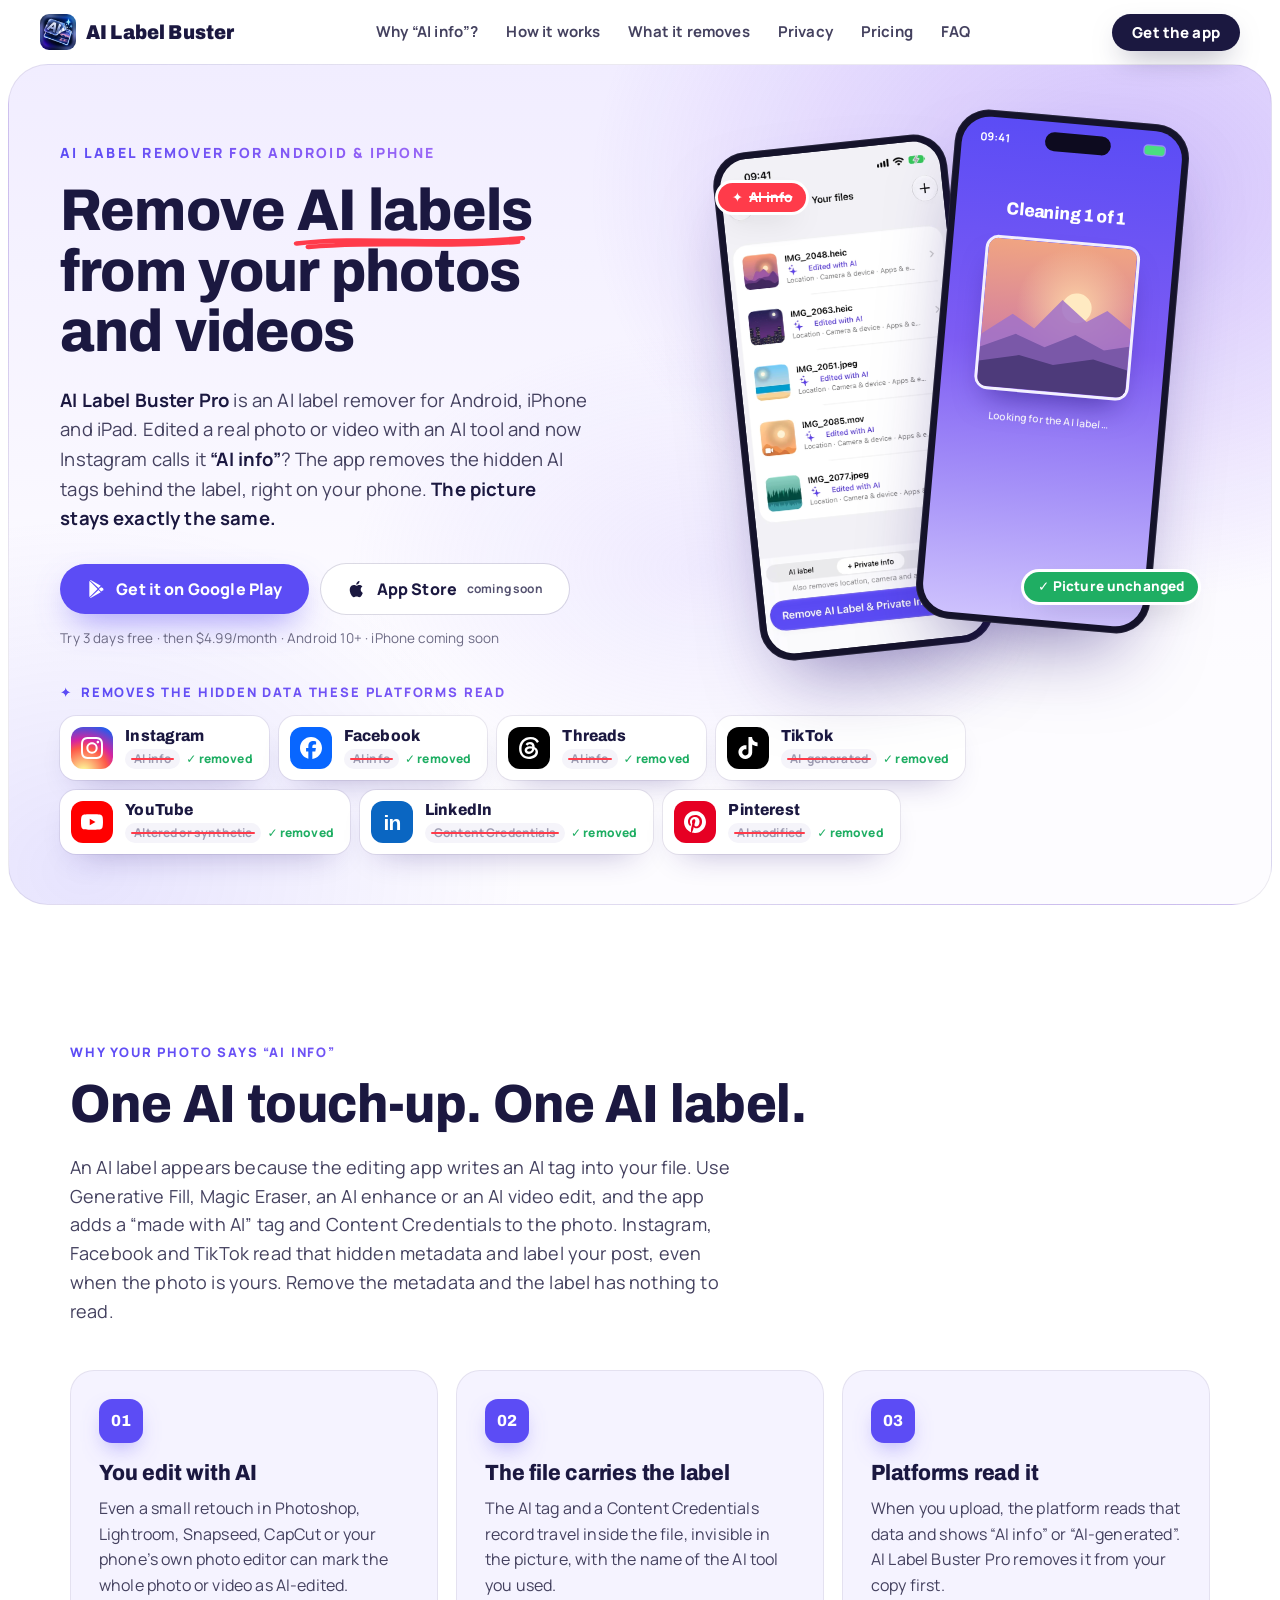
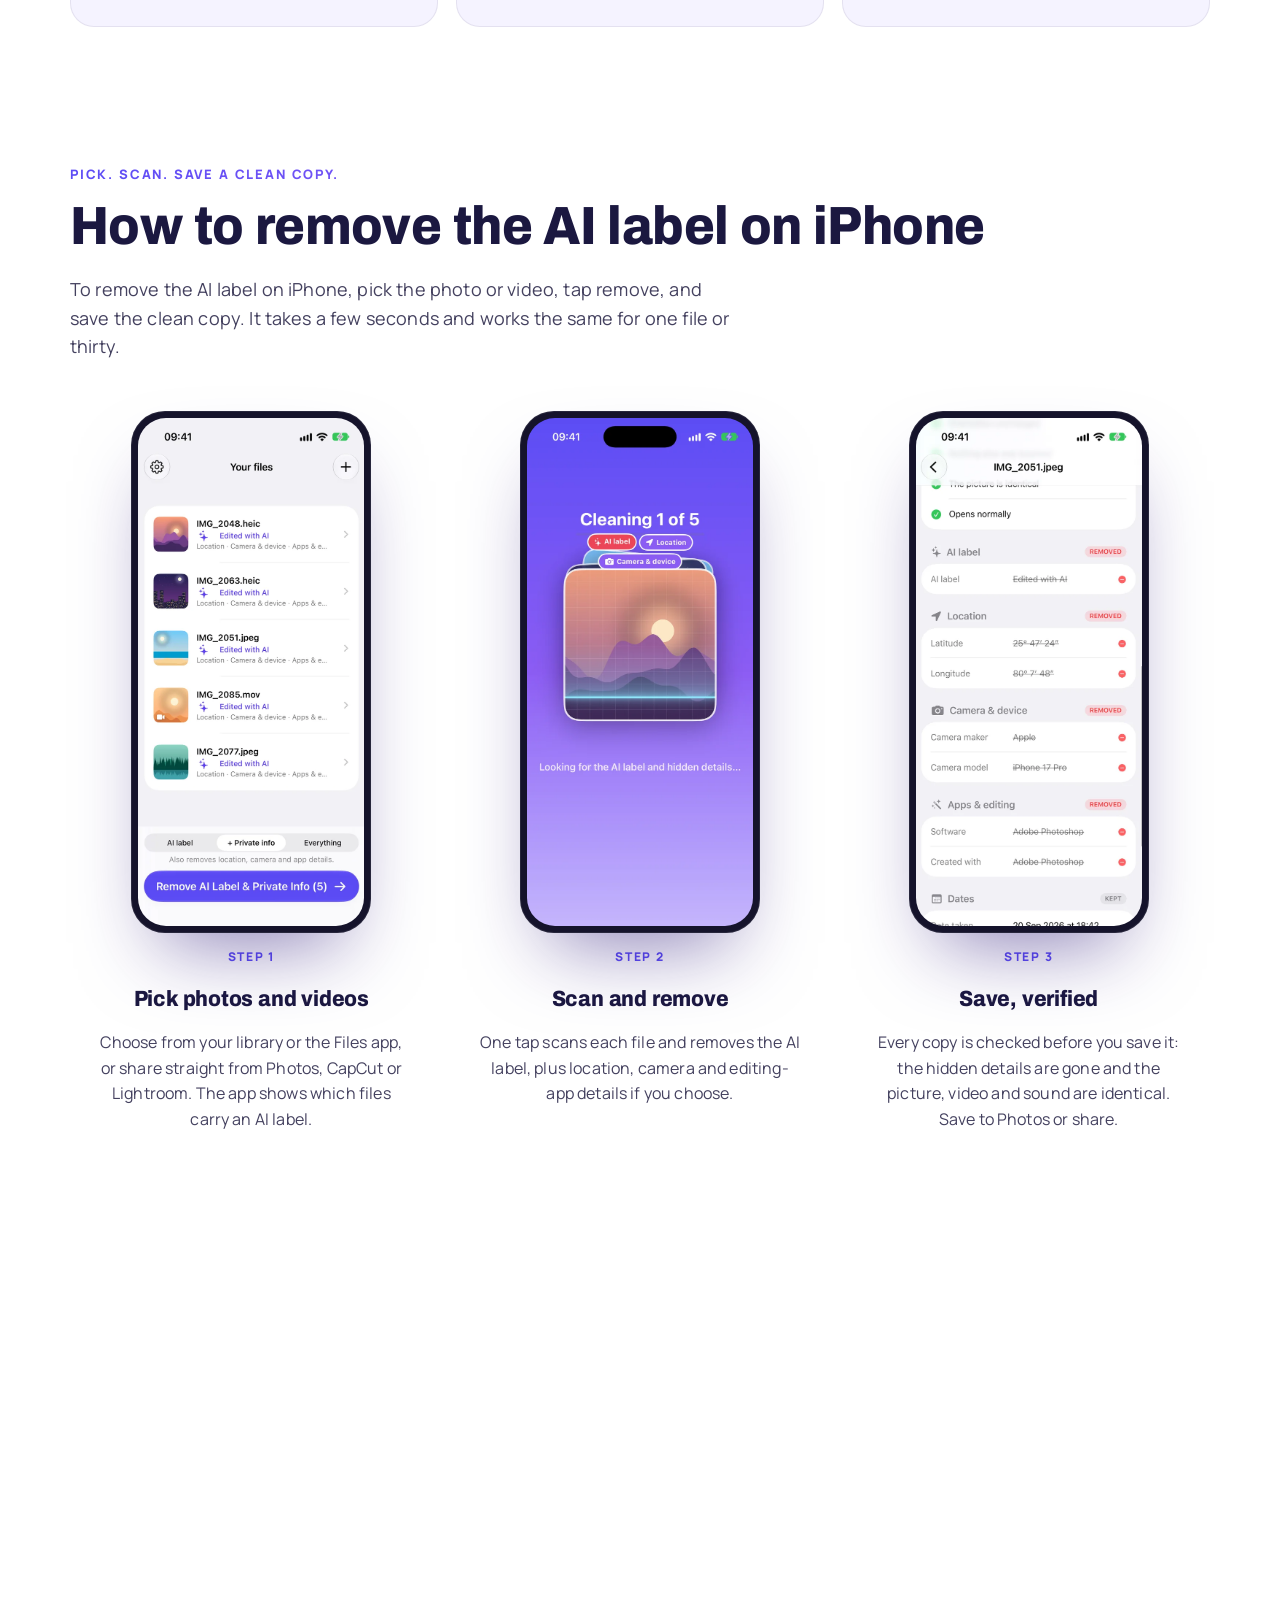
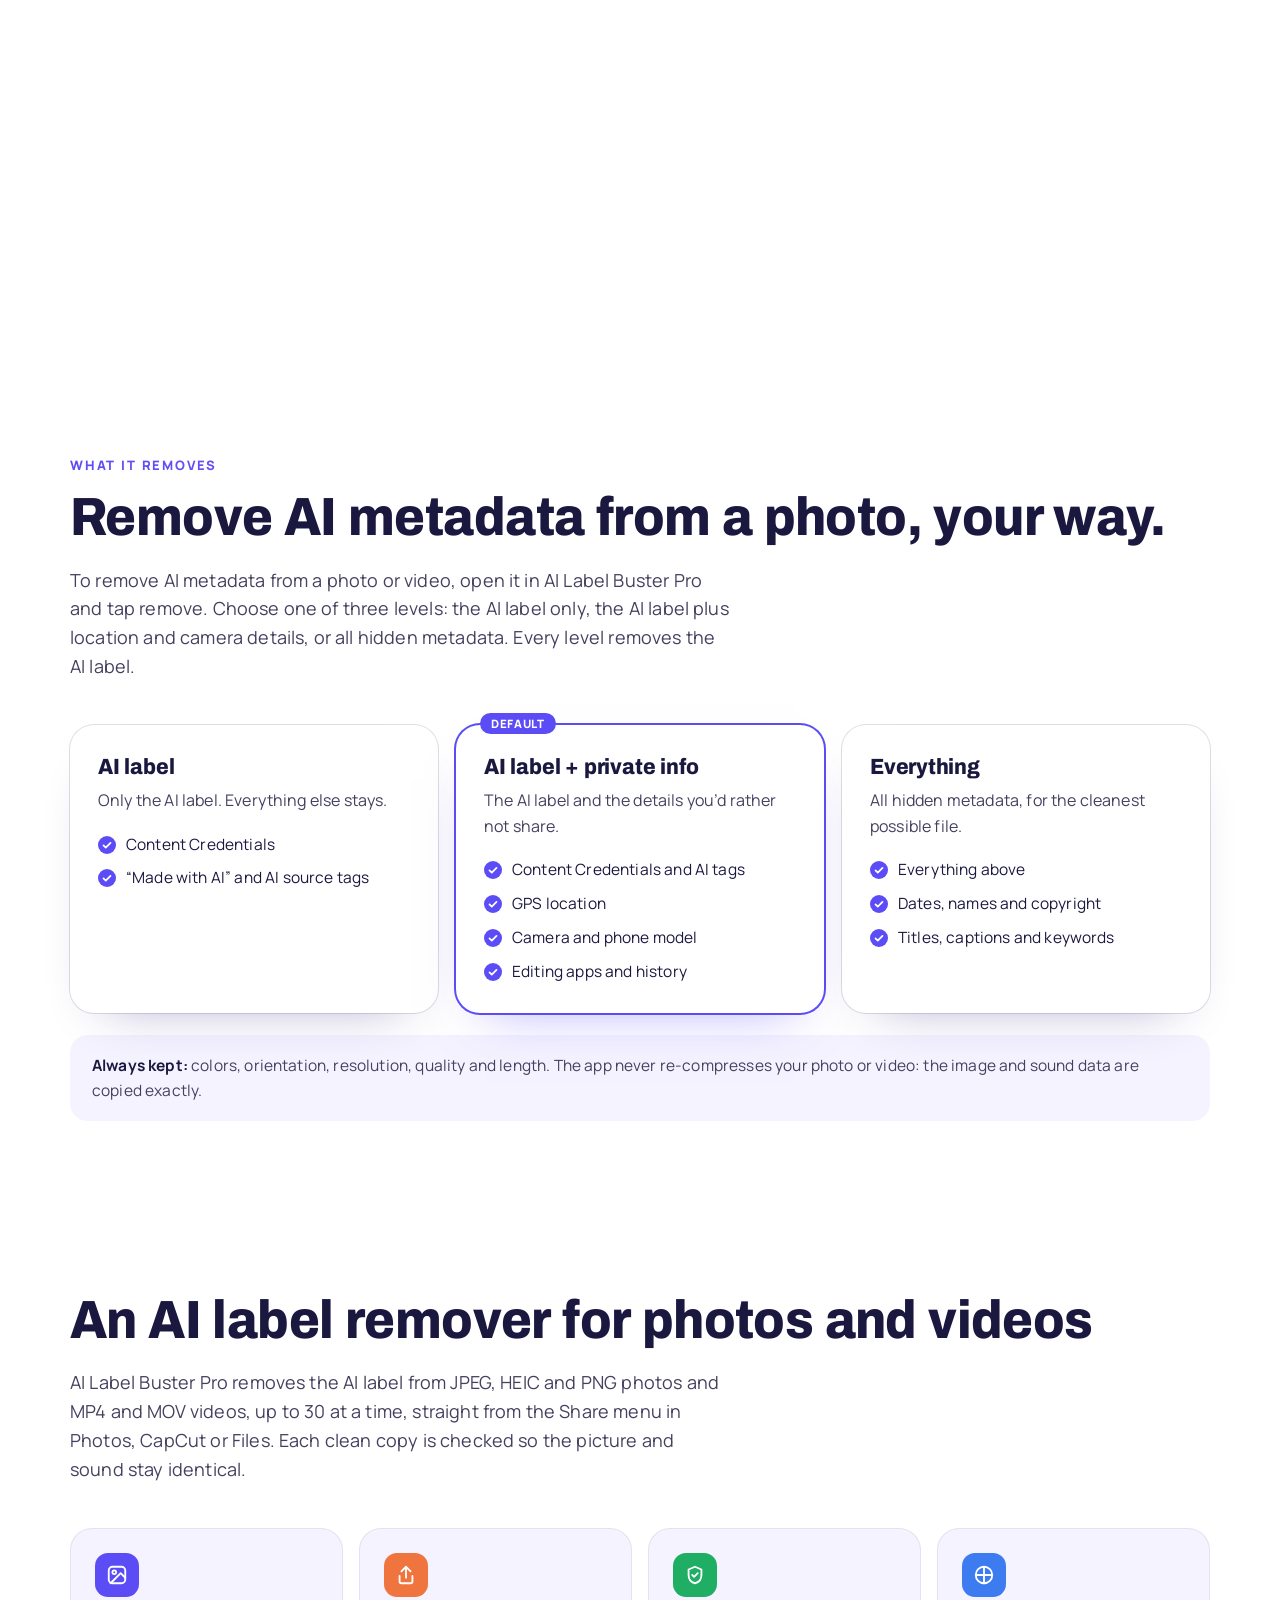
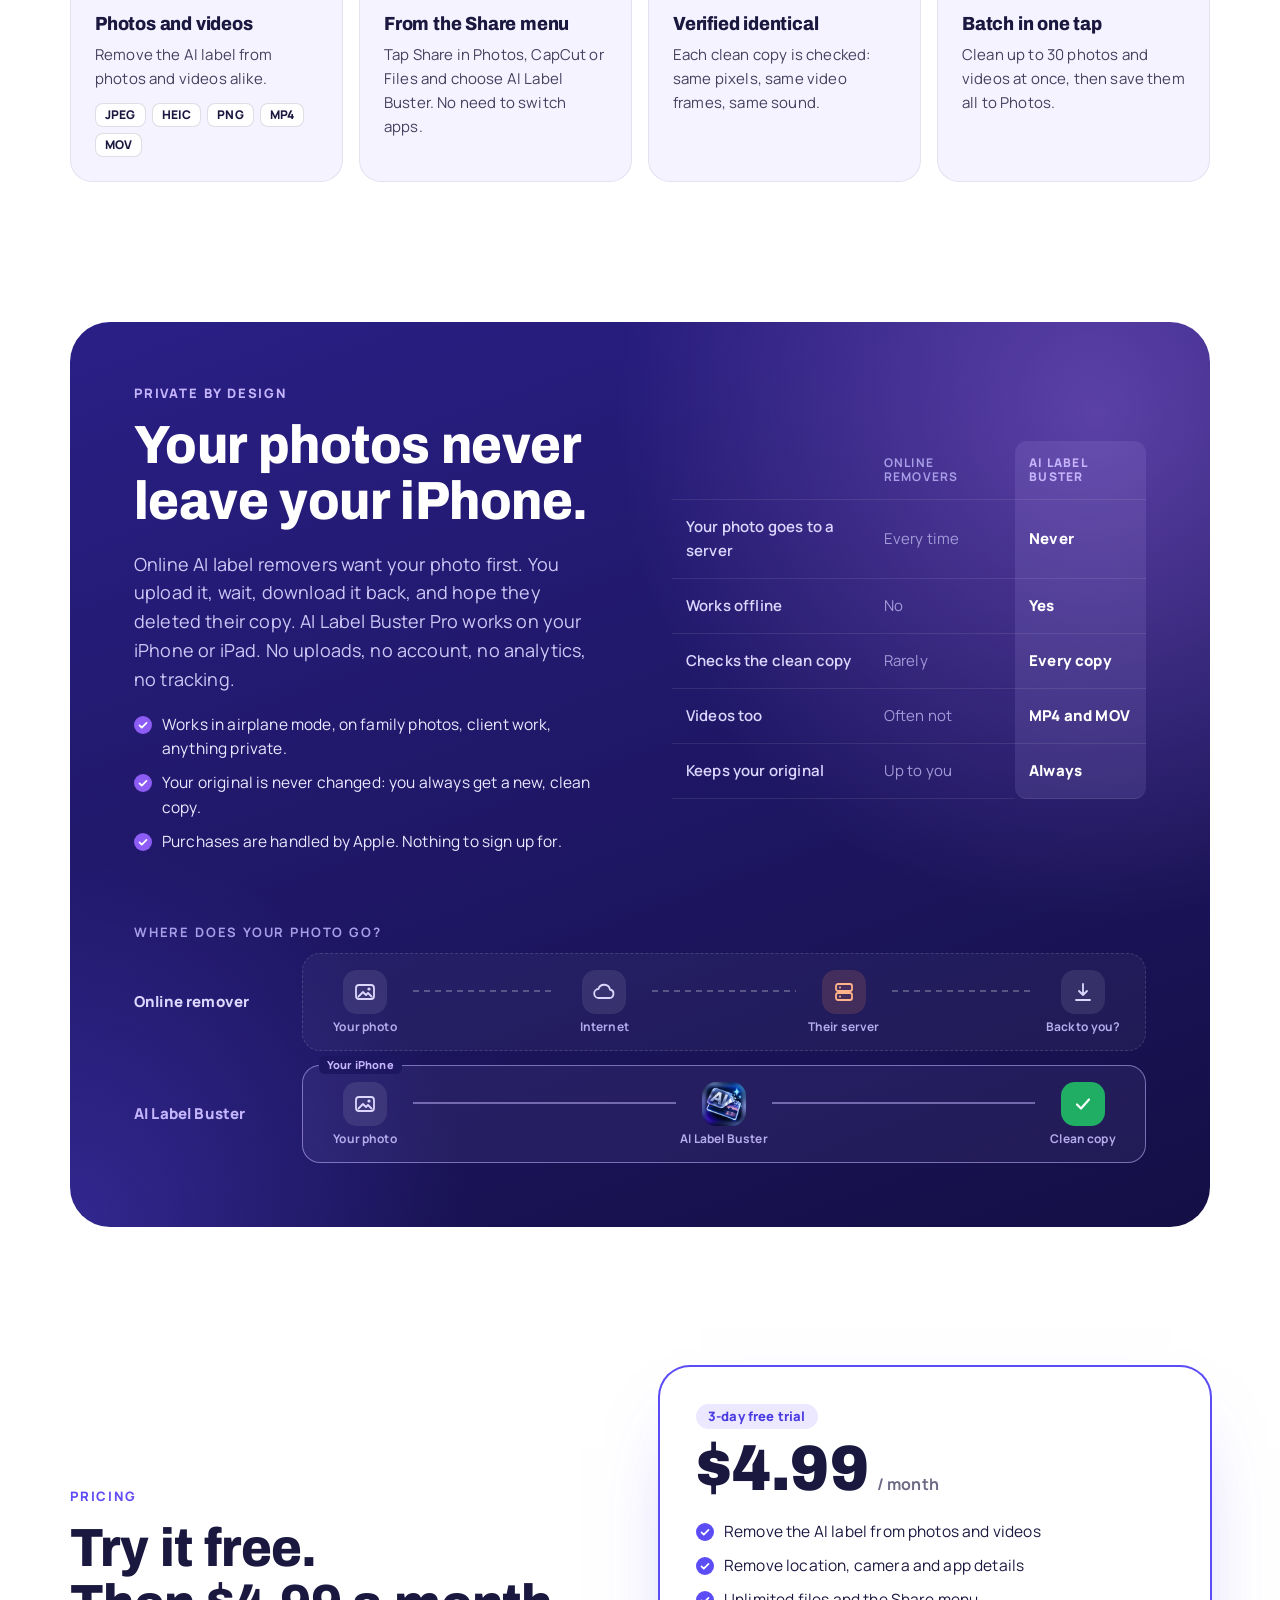
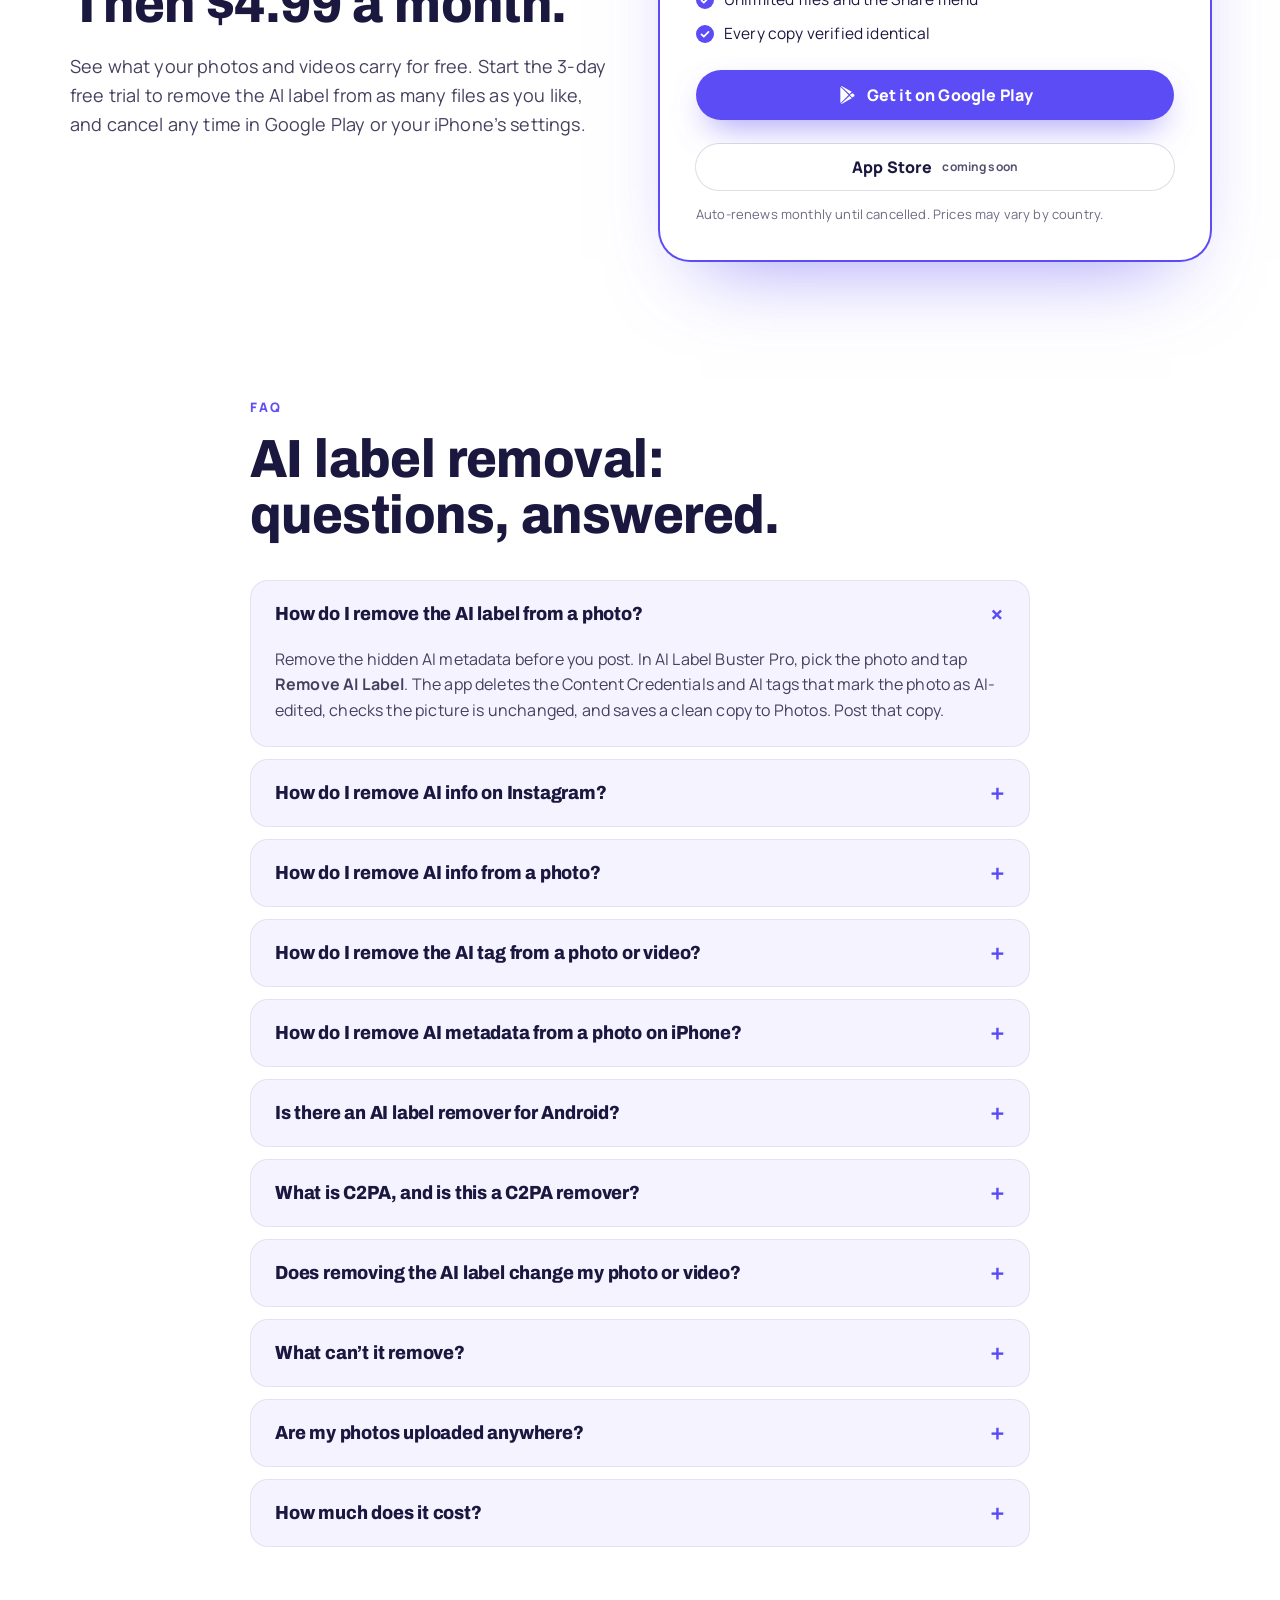
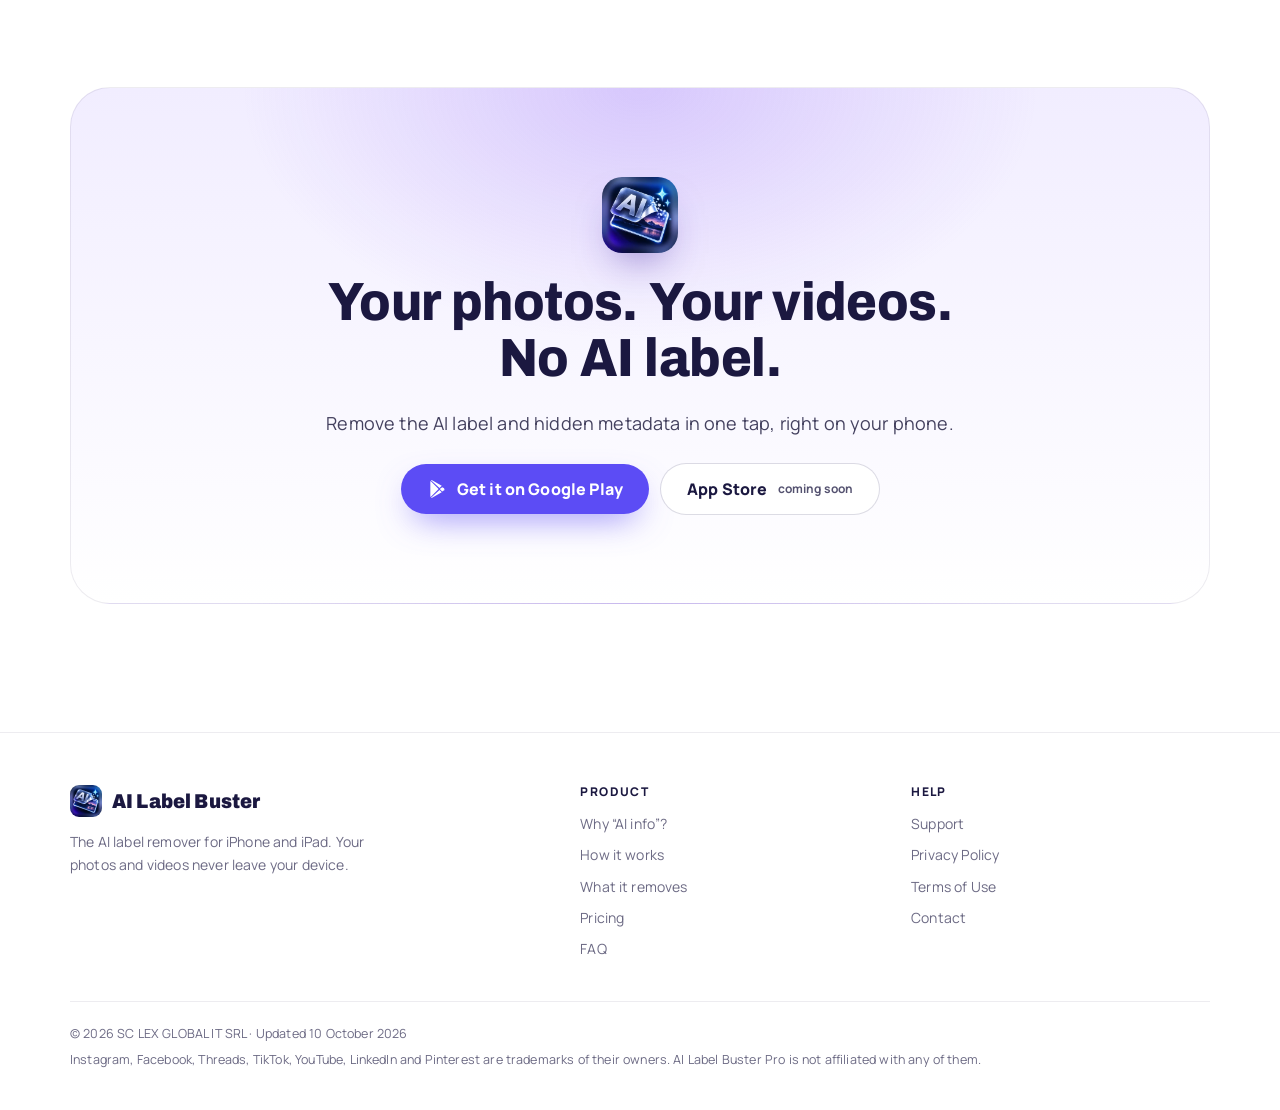
==== commit df090c96: "Google Play is live: Get it on Google Play buttons (hero, pricing, closing), Android in the hero cop" ====
--- a/index.html
+++ b/index.html
@@ -28,7 +28,7 @@
 <meta name="twitter:description" content="The iPhone and iPad app that removes the AI label and hidden metadata from photos and videos, without changing the picture.">
 <meta name="twitter:image" content="https://ailabelbuster.com/og.jpg">
 <script type="application/ld+json">
-{"@context":"https://schema.org","@graph":[{"@type":"Organization","@id":"https://ailabelbuster.com/#org","name":"SC LEX GLOBAL IT SRL","legalName":"SC LEX GLOBAL IT SRL","url":"https://ailabelbuster.com/","logo":{"@type":"ImageObject","@id":"https://ailabelbuster.com/#logo","url":"https://ailabelbuster.com/apple-touch-icon.png","contentUrl":"https://ailabelbuster.com/apple-touch-icon.png","width":180,"height":180},"image":{"@id":"https://ailabelbuster.com/#logo"},"email":"lex.media@gmail.com","taxID":"39743639","address":{"@type":"PostalAddress","addressCountry":"RO"},"contactPoint":{"@type":"ContactPoint","contactType":"customer support","email":"lex.media@gmail.com","url":"https://ailabelbuster.com/support/","availableLanguage":"English"}},{"@type":"WebSite","@id":"https://ailabelbuster.com/#site","url":"https://ailabelbuster.com/","name":"AI Label Buster Pro","alternateName":"AI Label Buster","inLanguage":"en","publisher":{"@id":"https://ailabelbuster.com/#org"}},{"@type":"MobileApplication","@id":"https://ailabelbuster.com/#app","name":"AI Label Buster Pro","alternateName":"AI Label Buster","url":"https://ailabelbuster.com/","operatingSystem":"iOS 17+, iPadOS 17+","applicationCategory":"MultimediaApplication","description":"AI label remover app for iPhone and iPad. Removes the AI label (Content Credentials / C2PA and IPTC AI source tags) and other hidden metadata such as GPS location, camera and editing-app details from photos and videos, on the device. The image and video data stay byte-identical.","image":"https://ailabelbuster.com/img/icon.webp","screenshot":["https://ailabelbuster.com/img/files.webp","https://ailabelbuster.com/img/scan.webp","https://ailabelbuster.com/img/removed.webp"],"featureList":["Remove the AI label (Content Credentials and AI tags)","Remove location, camera and editing-app details","Remove all hidden metadata","JPEG, HEIC, PNG, MP4 and MOV","Share menu: clean from any app","Verified identical image and video","Works on the device, nothing uploaded"],"offers":{"@type":"Offer","name":"AI Label Buster Pro monthly subscription","description":"3-day free trial, then $4.99 per month. Cancel any time in iPhone Settings.","price":4.99,"priceCurrency":"USD","priceSpecification":{"@type":"UnitPriceSpecification","price":4.99,"priceCurrency":"USD","referenceQuantity":{"@type":"QuantitativeValue","value":1,"unitCode":"MON"}},"seller":{"@id":"https://ailabelbuster.com/#org"}},"publisher":{"@id":"https://ailabelbuster.com/#org"}},{"@type":"WebPage","@id":"https://ailabelbuster.com/#page","url":"https://ailabelbuster.com/","name":"Remove AI Label from Photos & Videos on iPhone | AI Label Buster","description":"AI label remover app for iPhone and iPad. Remove AI metadata from photos and videos, the hidden tags behind “AI info”, without changing the picture.","inLanguage":"en","isPartOf":{"@id":"https://ailabelbuster.com/#site"},"about":{"@id":"https://ailabelbuster.com/#app"},"mainEntity":{"@id":"https://ailabelbuster.com/#app"},"mentions":[{"@type":"Thing","name":"Content Credentials","sameAs":"https://en.wikipedia.org/wiki/Content_Credentials"},{"@type":"Thing","name":"C2PA (Coalition for Content Provenance and Authenticity)","sameAs":"https://c2pa.org/"}],"primaryImageOfPage":{"@type":"ImageObject","url":"https://ailabelbuster.com/og.jpg","width":1200,"height":630},"dateModified":"2026-10-10"}]}
+{"@context":"https://schema.org","@graph":[{"@type":"Organization","@id":"https://ailabelbuster.com/#org","name":"SC LEX GLOBAL IT SRL","legalName":"SC LEX GLOBAL IT SRL","url":"https://ailabelbuster.com/","logo":{"@type":"ImageObject","@id":"https://ailabelbuster.com/#logo","url":"https://ailabelbuster.com/apple-touch-icon.png","contentUrl":"https://ailabelbuster.com/apple-touch-icon.png","width":180,"height":180},"image":{"@id":"https://ailabelbuster.com/#logo"},"email":"lex.media@gmail.com","taxID":"39743639","address":{"@type":"PostalAddress","addressCountry":"RO"},"contactPoint":{"@type":"ContactPoint","contactType":"customer support","email":"lex.media@gmail.com","url":"https://ailabelbuster.com/support/","availableLanguage":"English"}},{"@type":"WebSite","@id":"https://ailabelbuster.com/#site","url":"https://ailabelbuster.com/","name":"AI Label Buster Pro","alternateName":"AI Label Buster","inLanguage":"en","publisher":{"@id":"https://ailabelbuster.com/#org"}},{"@type":"MobileApplication","@id":"https://ailabelbuster.com/#app","name":"AI Label Buster Pro","alternateName":"AI Label Buster","url":"https://ailabelbuster.com/","operatingSystem":"Android 10+, iOS 17+, iPadOS 17+","installUrl":"https://play.google.com/store/apps/details?id=com.lexglobalit.ailabelremoverpro","downloadUrl":"https://play.google.com/store/apps/details?id=com.lexglobalit.ailabelremoverpro","applicationCategory":"MultimediaApplication","description":"AI label remover app for Android, iPhone and iPad. Removes the AI label (Content Credentials / C2PA and IPTC AI source tags) and other hidden metadata such as GPS location, camera and editing-app details from photos and videos, on the device. The image and video data stay byte-identical.","image":"https://ailabelbuster.com/img/icon.webp","screenshot":["https://ailabelbuster.com/img/files.webp","https://ailabelbuster.com/img/scan.webp","https://ailabelbuster.com/img/removed.webp"],"featureList":["Remove the AI label (Content Credentials and AI tags)","Remove location, camera and editing-app details","Remove all hidden metadata","JPEG, HEIC, PNG, MP4 and MOV","Share menu: clean from any app","Verified identical image and video","Works on the device, nothing uploaded"],"offers":{"@type":"Offer","name":"AI Label Buster Pro monthly subscription","description":"3-day free trial, then $4.99 per month. Cancel any time in Google Play or iPhone Settings.","price":4.99,"priceCurrency":"USD","priceSpecification":{"@type":"UnitPriceSpecification","price":4.99,"priceCurrency":"USD","referenceQuantity":{"@type":"QuantitativeValue","value":1,"unitCode":"MON"}},"seller":{"@id":"https://ailabelbuster.com/#org"}},"publisher":{"@id":"https://ailabelbuster.com/#org"}},{"@type":"WebPage","@id":"https://ailabelbuster.com/#page","url":"https://ailabelbuster.com/","name":"Remove AI Label from Photos & Videos on iPhone | AI Label Buster","description":"AI label remover app for iPhone and iPad. Remove AI metadata from photos and videos, the hidden tags behind “AI info”, without changing the picture.","inLanguage":"en","isPartOf":{"@id":"https://ailabelbuster.com/#site"},"about":{"@id":"https://ailabelbuster.com/#app"},"mainEntity":{"@id":"https://ailabelbuster.com/#app"},"mentions":[{"@type":"Thing","name":"Content Credentials","sameAs":"https://en.wikipedia.org/wiki/Content_Credentials"},{"@type":"Thing","name":"C2PA (Coalition for Content Provenance and Authenticity)","sameAs":"https://c2pa.org/"}],"primaryImageOfPage":{"@type":"ImageObject","url":"https://ailabelbuster.com/og.jpg","width":1200,"height":630},"dateModified":"2026-10-13"}]}
 </script>
 </head>
 <body>
@@ -50,13 +50,13 @@
   <div class="hero-panel">
     <div class="hero-grid">
       <div class="hero-copy">
-        <h1 data-words><span class="h1-kicker grad">AI label remover for <span class="nw">iPhone &amp; iPad</span></span> Remove <span class="mark">AI labels<svg viewBox="0 0 200 20" preserveAspectRatio="none" aria-hidden="true"><path d="M4 13 C 60 4, 120 16, 196 7 M 192 11 C 130 18, 70 10, 14 17"/></svg></span> from your photos and&nbsp;videos</h1>
-        <p class="lede" data-rise style="--d:.1s"><b>AI Label Buster Pro</b> is an AI label remover for iPhone and iPad. Edited a real photo or video with an AI tool and now Instagram calls it <b class="nw">“AI info”</b>? The app removes the hidden AI tags behind the label, right on your phone. <b>The picture stays exactly the same.</b></p>
+        <h1 data-words><span class="h1-kicker grad">AI label remover for <span class="nw">Android &amp; iPhone</span></span> Remove <span class="mark">AI labels<svg viewBox="0 0 200 20" preserveAspectRatio="none" aria-hidden="true"><path d="M4 13 C 60 4, 120 16, 196 7 M 192 11 C 130 18, 70 10, 14 17"/></svg></span> from your photos and&nbsp;videos</h1>
+        <p class="lede" data-rise style="--d:.1s"><b>AI Label Buster Pro</b> is an AI label remover for Android, iPhone and iPad. Edited a real photo or video with an AI tool and now Instagram calls it <b class="nw">“AI info”</b>? The app removes the hidden AI tags behind the label, right on your phone. <b>The picture stays exactly the same.</b></p>
         <div class="ctas" id="download" data-rise style="--d:.18s">
-          <a class="btn btn-violet" href="#pricing"><svg viewBox="0 0 24 24" aria-hidden="true"><path fill="currentColor" d="M16.4 12.6c0-2.4 2-3.6 2.1-3.6-1.1-1.7-2.9-1.9-3.5-1.9-1.5-.2-2.9.9-3.7.9-.8 0-1.9-.9-3.2-.8-1.6 0-3.2 1-4 2.4-1.7 3-.4 7.4 1.2 9.8.8 1.2 1.8 2.5 3 2.4 1.2 0 1.7-.8 3.2-.8 1.5 0 1.9.8 3.2.8 1.3 0 2.2-1.2 3-2.4.9-1.4 1.3-2.7 1.3-2.8-.1 0-2.6-1-2.6-4zM14 5.5c.7-.8 1.1-1.9 1-3-1 0-2.1.7-2.8 1.5-.6.7-1.2 1.8-1 2.9 1 .1 2.1-.6 2.8-1.4z"/></svg>App Store <span class="soon">coming soon</span></a>
-          <a class="btn btn-ghost" href="#how">See how it works</a>
+          <a class="btn btn-violet" href="https://play.google.com/store/apps/details?id=com.lexglobalit.ailabelremoverpro" rel="noopener"><svg viewBox="0 0 24 24" aria-hidden="true"><path fill="currentColor" d="M4.4 2.3c-.3.3-.4.7-.4 1.2v17c0 .5.1.9.4 1.2l9.5-9.7zM15 13.1l2.7 2.8-11.6 6.6c-.5.3-1 .3-1.3.1zm0-2.2L4.8 1.4c.3-.2.8-.2 1.3.1l11.6 6.6zm5.6.3-2.4-1.4L15.3 12l2.9 3 2.4-1.4c.7-.4.7-1.1 0-1.4z"/></svg>Get it on Google Play</a>
+          <a class="btn btn-ghost" href="#pricing"><svg viewBox="0 0 24 24" aria-hidden="true"><path fill="currentColor" d="M16.4 12.6c0-2.4 2-3.6 2.1-3.6-1.1-1.7-2.9-1.9-3.5-1.9-1.5-.2-2.9.9-3.7.9-.8 0-1.9-.9-3.2-.8-1.6 0-3.2 1-4 2.4-1.7 3-.4 7.4 1.2 9.8.8 1.2 1.8 2.5 3 2.4 1.2 0 1.7-.8 3.2-.8 1.5 0 1.9.8 3.2.8 1.3 0 2.2-1.2 3-2.4.9-1.4 1.3-2.7 1.3-2.8-.1 0-2.6-1-2.6-4zM14 5.5c.7-.8 1.1-1.9 1-3-1 0-2.1.7-2.8 1.5-.6.7-1.2 1.8-1 2.9 1 .1 2.1-.6 2.8-1.4z"/></svg>App Store <span class="soon">coming soon</span></a>
         </div>
-        <p class="micro" data-rise style="--d:.24s">Try 3 days free · then $4.99/month · iPhone or iPad with iOS 17 or later</p>
+        <p class="micro" data-rise style="--d:.24s">Try 3 days free · then $4.99/month · Android 10+ · iPhone coming soon</p>
       </div>
       <div class="phones" aria-hidden="true">
         <span class="float-chip ai" data-rise style="--d:.5s">✦ <s>AI info</s></span>
@@ -262,7 +262,7 @@
     <div>
       <p class="eyebrow grad" data-rise>Pricing</p>
       <h2 data-words>Try it free.<br> Then <span class="nw">$4.99 a month.</span></h2>
-      <p class="intro" data-rise>See what your photos and videos carry for free. Start the 3-day free trial to remove the AI label from as many files as you like, and cancel any time in your iPhone’s settings.</p>
+      <p class="intro" data-rise>See what your photos and videos carry for free. Start the 3-day free trial to remove the AI label from as many files as you like, and cancel any time in Google Play or your iPhone’s settings.</p>
     </div>
     <div class="price-card" data-rise>
       <span class="trial" data-sparkle>3-day free trial</span>
@@ -273,7 +273,8 @@
         <li>Unlimited files and the Share menu</li>
         <li>Every copy verified identical</li>
       </ul>
-      <a class="btn btn-violet" href="#download">App Store <span class="soon">coming soon</span></a>
+      <a class="btn btn-violet" href="https://play.google.com/store/apps/details?id=com.lexglobalit.ailabelremoverpro" rel="noopener"><svg viewBox="0 0 24 24" aria-hidden="true"><path fill="currentColor" d="M4.4 2.3c-.3.3-.4.7-.4 1.2v17c0 .5.1.9.4 1.2l9.5-9.7zM15 13.1l2.7 2.8-11.6 6.6c-.5.3-1 .3-1.3.1zm0-2.2L4.8 1.4c.3-.2.8-.2 1.3.1l11.6 6.6zm5.6.3-2.4-1.4L15.3 12l2.9 3 2.4-1.4c.7-.4.7-1.1 0-1.4z"/></svg>Get it on Google Play</a>
+      <a class="btn btn-ghost" href="#download">App Store <span class="soon">coming soon</span></a>
       <p class="fine">Auto-renews monthly until cancelled. Prices may vary by country.</p>
     </div>
   </div>
@@ -304,6 +305,10 @@
         <summary><h3>How do I remove AI metadata from a photo on iPhone?</h3></summary>
         <div class="a"><p>The iPhone Photos app can remove location, but not AI metadata. To remove AI metadata from a photo on iPhone, use an app that edits the file itself: AI Label Buster Pro removes the AI label, and optionally GPS, camera and editing-app details, then saves a clean copy. Nothing is uploaded.</p></div>
       </details>
+      <details id="android">
+        <summary><h3>Is there an AI label remover for Android?</h3></summary>
+        <div class="a"><p>Yes. AI Label Buster Pro is on <a href="https://play.google.com/store/apps/details?id=com.lexglobalit.ailabelremoverpro" rel="noopener">Google Play</a> for Android 10 and later. It works the same as on iPhone: pick photos or videos from the gallery or Files, or share them from Google Photos, CapCut and other apps, then save a verified clean copy to your gallery. The same 3-day free trial and $4.99 per month apply.</p></div>
+      </details>
       <details id="c2pa-remover">
         <summary><h3>What is C2PA, and is this a C2PA remover?</h3></summary>
         <div class="a"><p><a href="https://c2pa.org/" rel="noopener">C2PA</a>, shown to people as Content Credentials, is a standard that records how a file was made or edited, including AI edits, in a signed record inside the file (see <a href="https://en.wikipedia.org/wiki/Content_Credentials" rel="noopener">Content Credentials</a>). Yes, AI Label Buster Pro is a C2PA remover: it removes that record from JPEG, HEIC, PNG, MP4 and MOV files, along with IPTC AI tags.</p></div>
@@ -333,8 +338,8 @@
     <div class="final-card">
       <span class="final-ico" data-sparkle="ring"><img src="/img/icon.webp" width="76" height="76" alt="" data-rise></span>
       <h2 data-words><span class="nw">Your photos.</span> <span class="nw">Your videos.</span><br>No AI label.</h2>
-      <p class="intro" data-rise>Remove the AI label and hidden metadata in one tap, right on your iPhone.</p>
-      <div class="ctas" data-rise><a class="btn btn-violet" href="#pricing">App Store <span class="soon">coming soon</span></a></div>
+      <p class="intro" data-rise>Remove the AI label and hidden metadata in one tap, right on your phone.</p>
+      <div class="ctas" data-rise><a class="btn btn-violet" href="https://play.google.com/store/apps/details?id=com.lexglobalit.ailabelremoverpro" rel="noopener"><svg viewBox="0 0 24 24" aria-hidden="true"><path fill="currentColor" d="M4.4 2.3c-.3.3-.4.7-.4 1.2v17c0 .5.1.9.4 1.2l9.5-9.7zM15 13.1l2.7 2.8-11.6 6.6c-.5.3-1 .3-1.3.1zm0-2.2L4.8 1.4c.3-.2.8-.2 1.3.1l11.6 6.6zm5.6.3-2.4-1.4L15.3 12l2.9 3 2.4-1.4c.7-.4.7-1.1 0-1.4z"/></svg>Get it on Google Play</a><a class="btn btn-ghost" href="#pricing">App Store <span class="soon">coming soon</span></a></div>
     </div>
   </div>
 </section>
@@ -359,7 +364,7 @@
         <b>Help</b>
         <a href="/support/">Support</a>
         <a href="/privacy/">Privacy Policy</a>
-        <a href="https://www.apple.com/legal/internet-services/itunes/dev/stdeula/">Terms of Use</a>
+        <a href="/terms/">Terms of Use</a>
         <a href="mailto:lex.media@gmail.com">Contact</a>
       </nav>
     </div>
